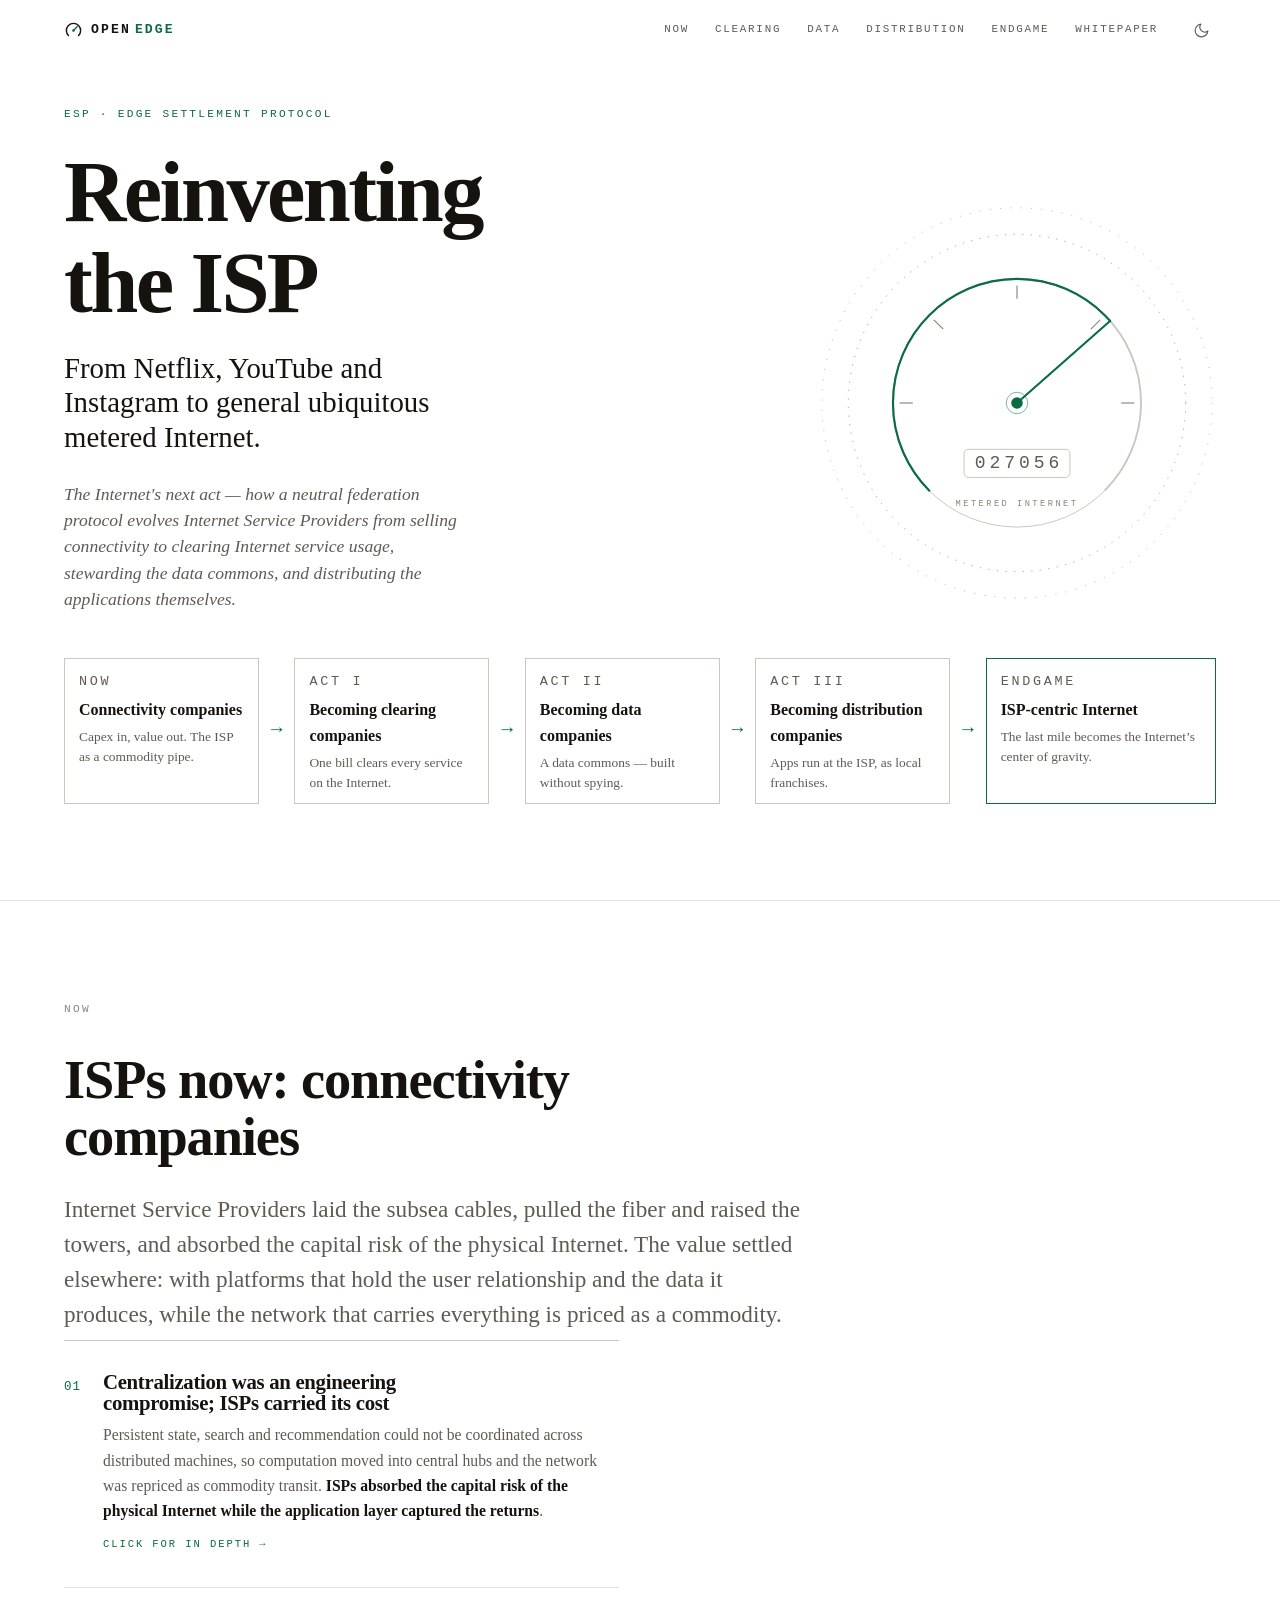
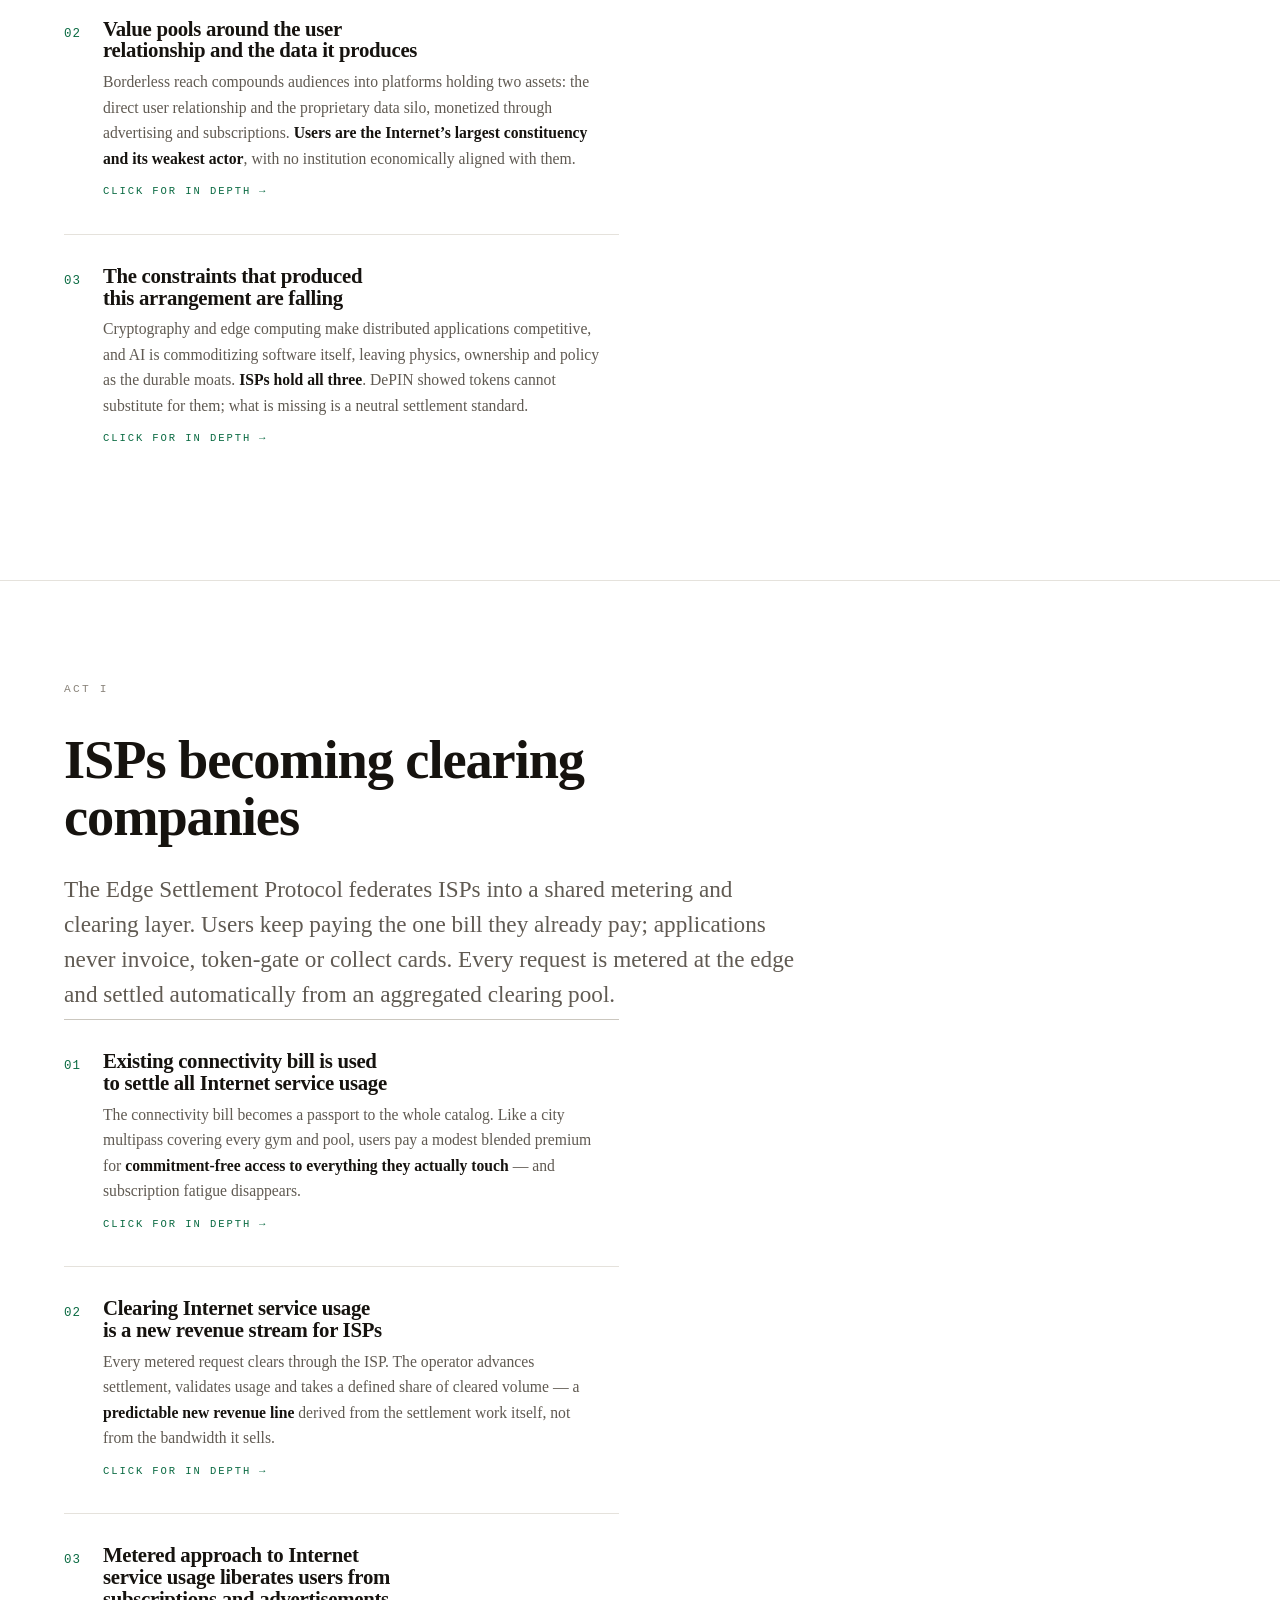
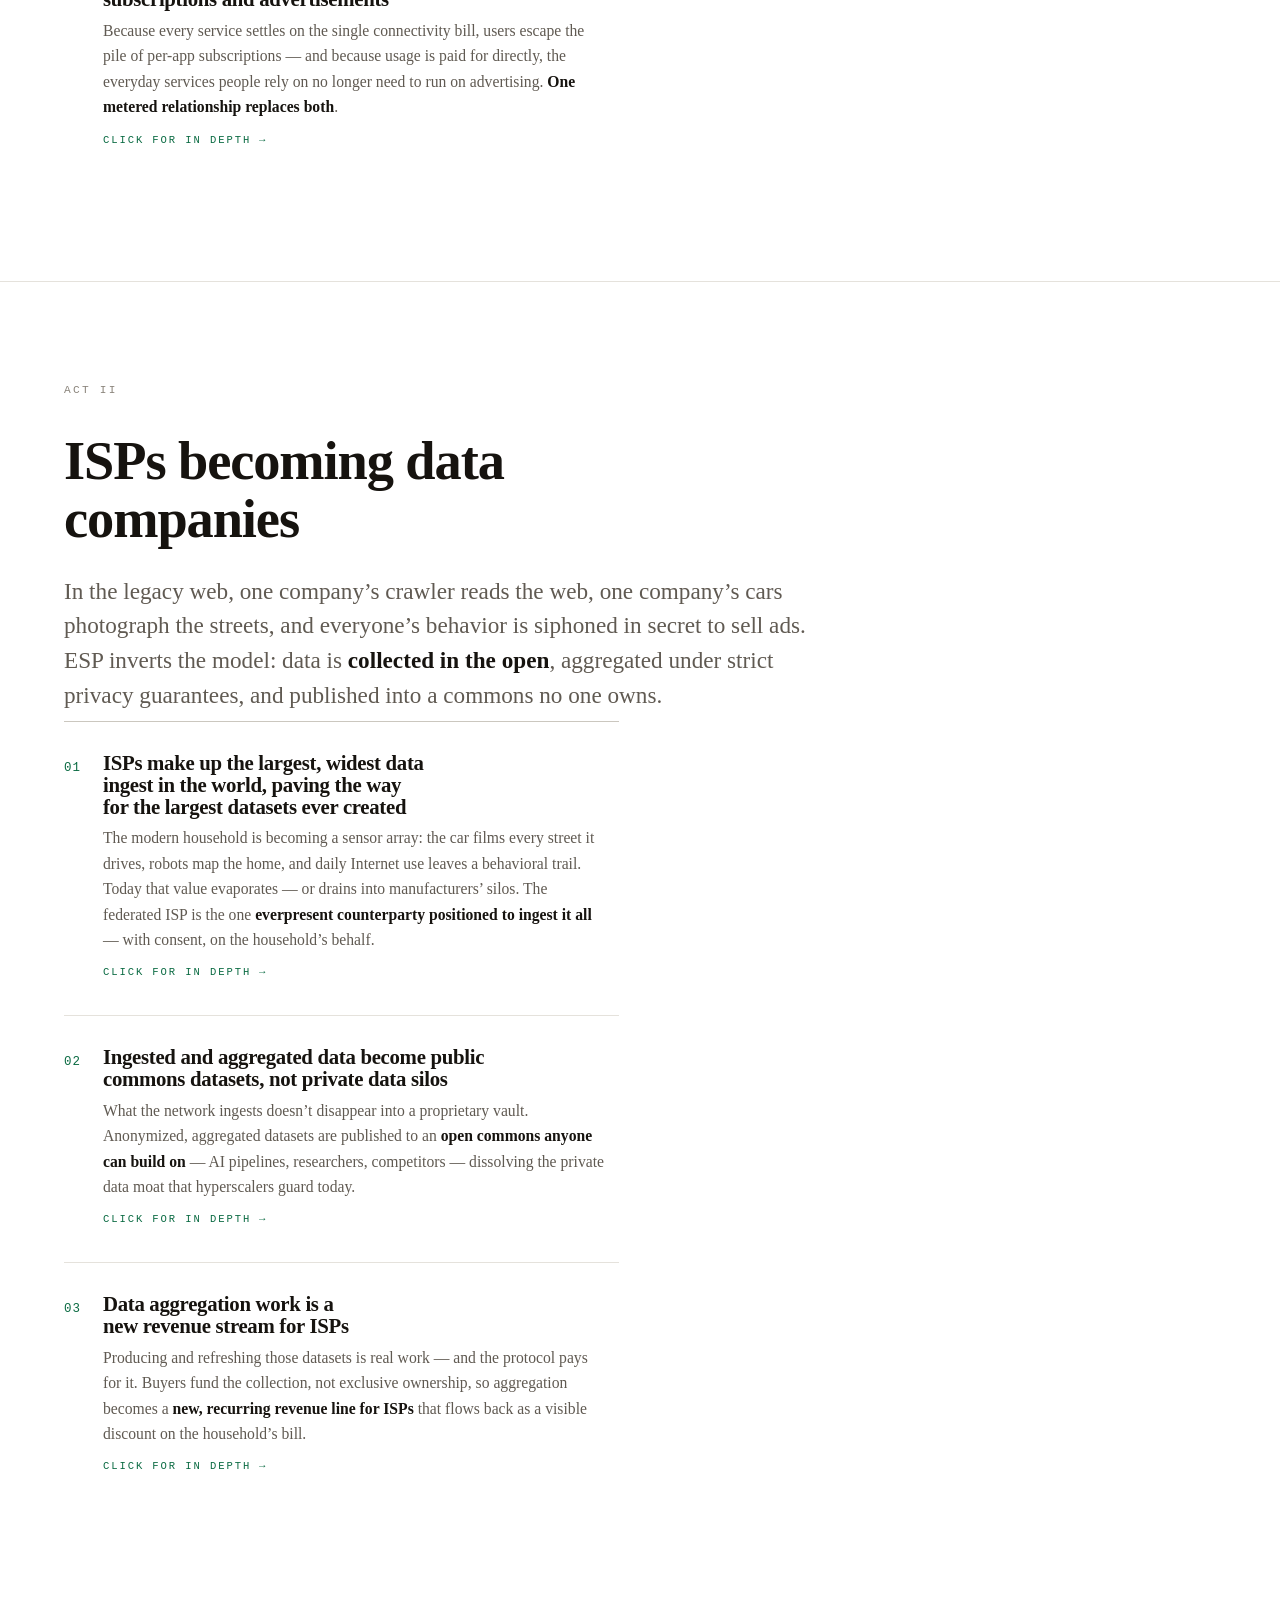
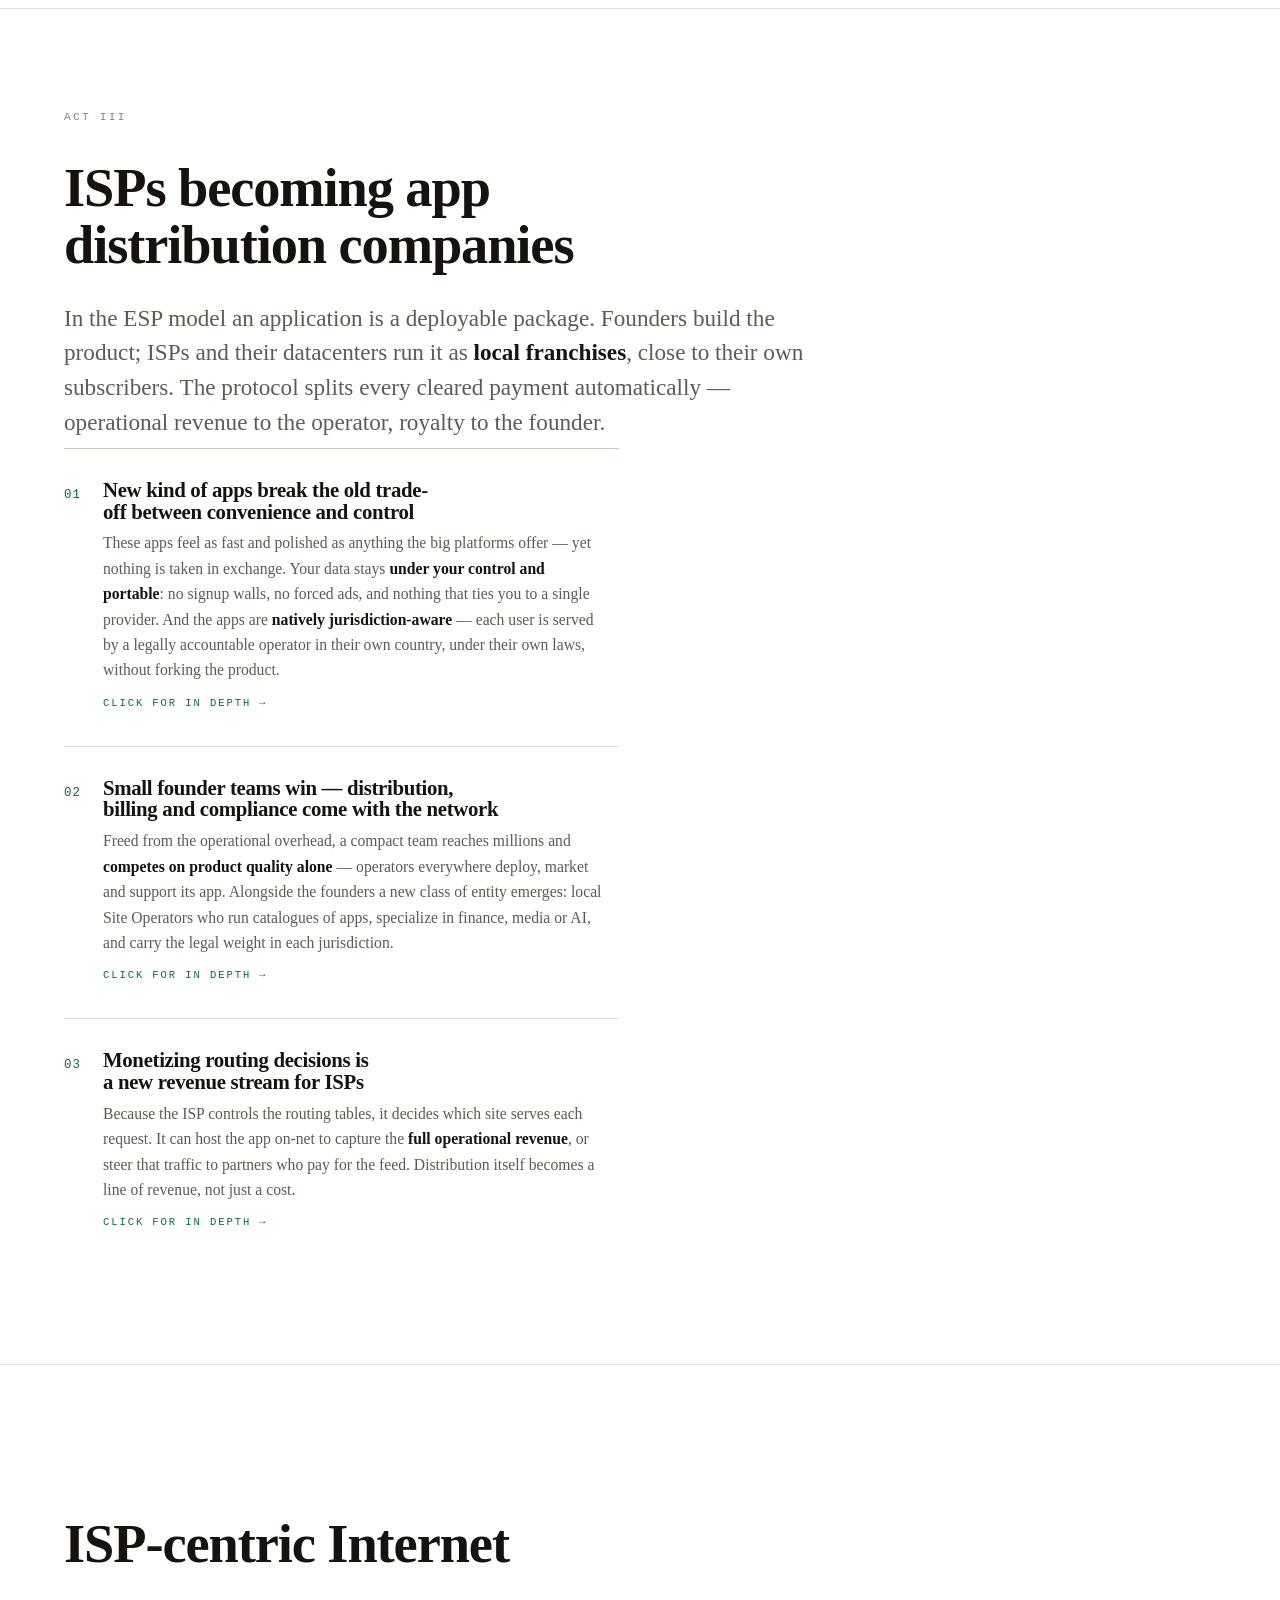
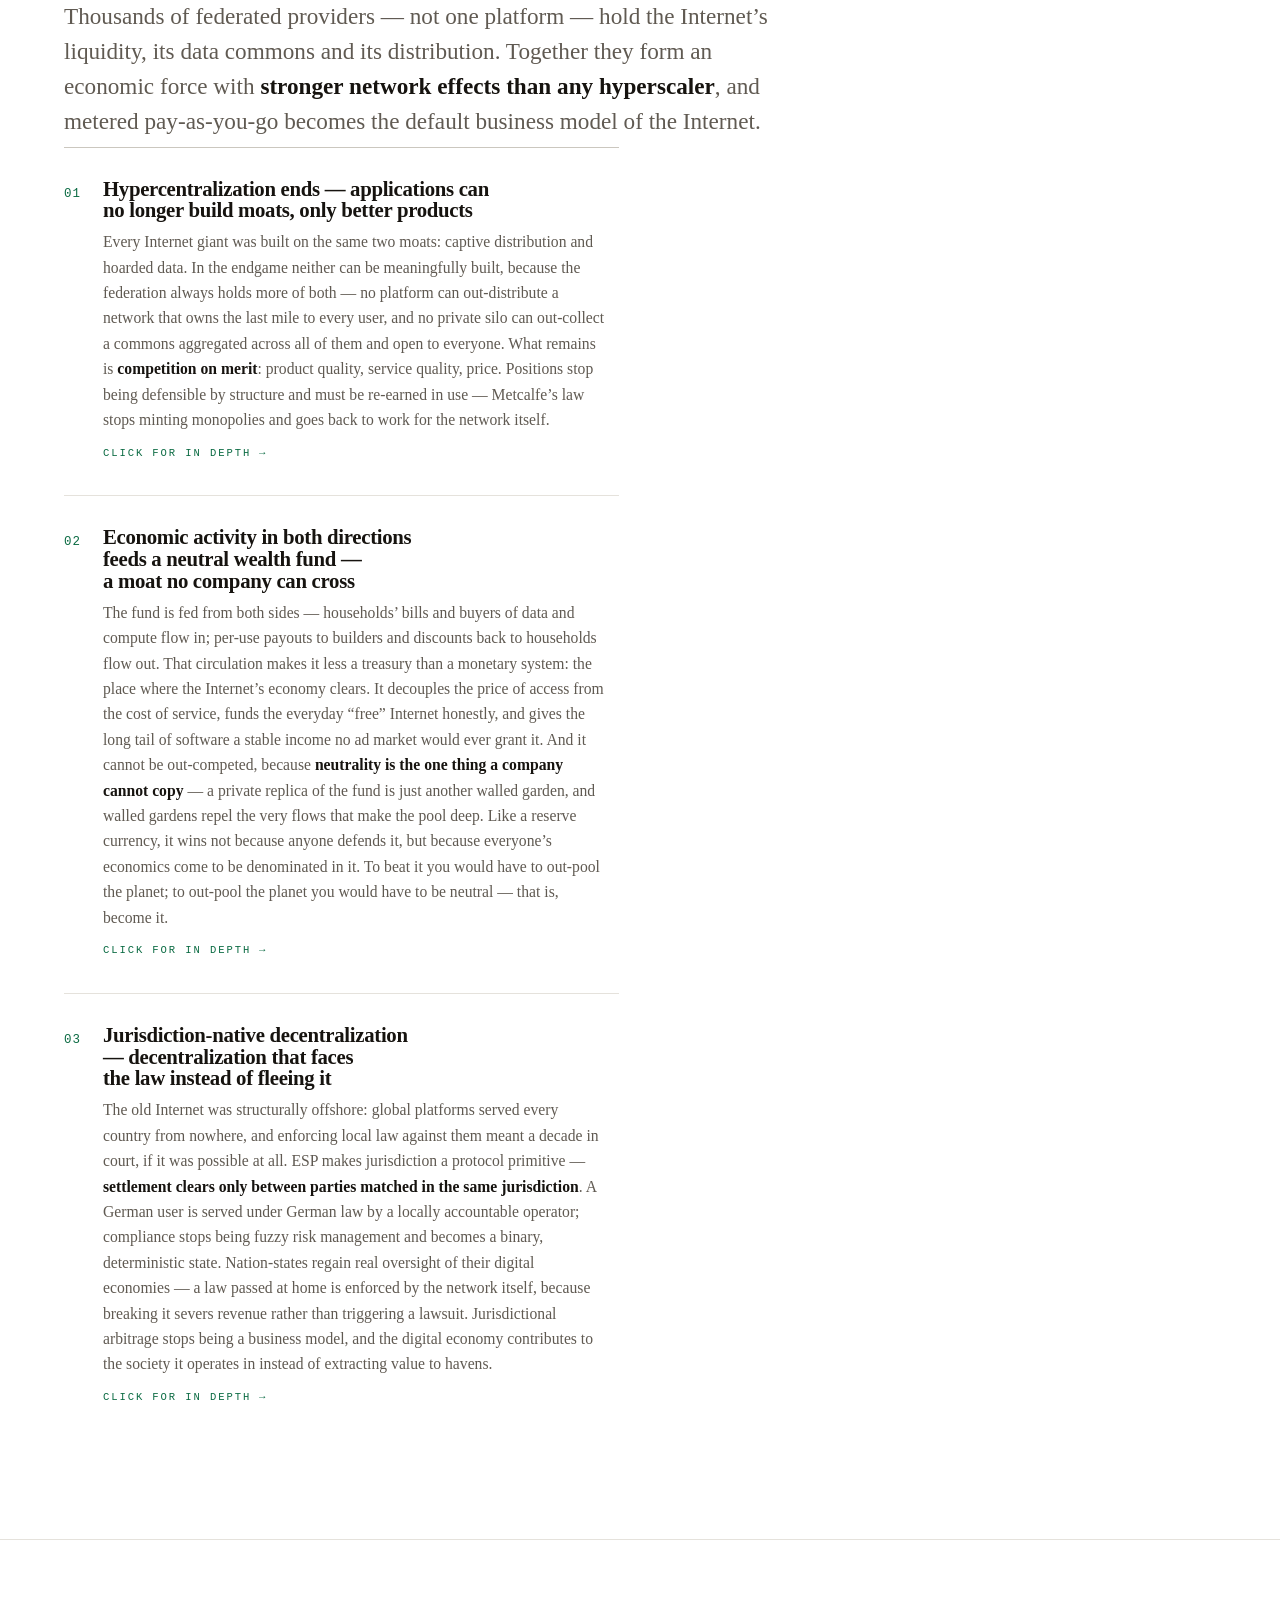
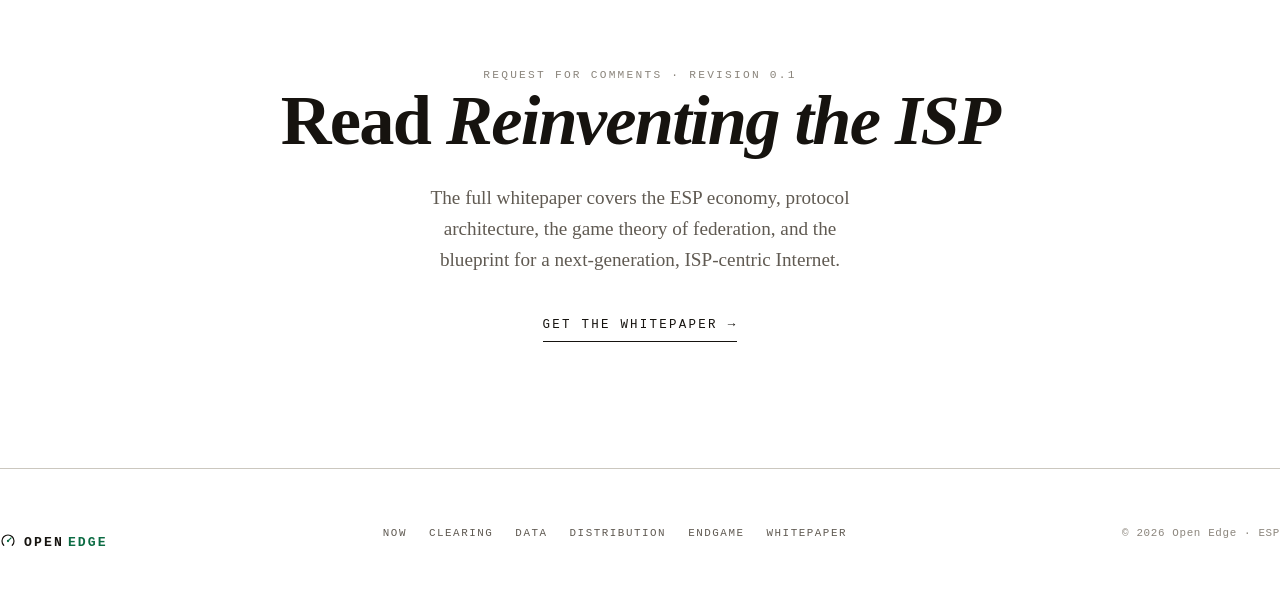
==== site/index.html @ 3960fbf8 "Mobile header: gauge in the far corner, toggle to its left; label tweak Swap the order of the gauge " ====
<!DOCTYPE html>
<html lang="en">
<head>
  <meta charset="UTF-8" />
  <meta name="viewport" content="width=device-width, initial-scale=1.0" />
  <title>Open Edge — Reinventing the ISP</title>
  <meta name="description" content="From connectivity to clearing, data and distribution — the story of how the Edge Settlement Protocol (ESP) reinvents the Internet Service Provider as the center of the open Internet." />
  <meta name="theme-color" content="#ffffff" />
  <meta name="referrer" content="strict-origin-when-cross-origin" />
  <link rel="icon" type="image/svg+xml" href="assets/favicon.svg?v=2" />
  <meta property="og:type" content="website" />
  <meta property="og:title" content="Open Edge — Reinventing the ISP" />
  <meta property="og:description" content="The story of the ISP's next act: connectivity, clearing, data, distribution, endgame." />
  <script>
    /* set theme before paint to avoid flash */
    (function () {
      try {
        var t = localStorage.getItem("oe-theme");
        if (!t) t = matchMedia("(prefers-color-scheme: dark)").matches ? "dark" : "light";
        document.documentElement.setAttribute("data-theme", t);
      } catch (e) {}
    })();
  </script>
  <link rel="stylesheet" href="css/styles.css?v=25" />
</head>
<body>
  <a class="skip-link" href="#now">Skip to content</a>

  <!-- ============================ NAV ============================ -->
  <header class="nav" id="nav">
    <div class="wrap nav__inner">
      <a class="brand" href="#top" aria-label="Open Edge home"><svg class="brand__mark" viewBox="0 0 48 48" width="19" height="19" aria-hidden="true"><path d="M11.27 36.73 A18 18 0 1 1 36.73 36.73" fill="none" stroke="currentColor" stroke-width="3.6" stroke-linecap="round"/><line x1="24" y1="24" x2="33.2" y2="14.8" class="ha-accent" stroke-width="3.6" stroke-linecap="round"/><circle cx="24" cy="24" r="3.4" class="ha-accent-fill"/></svg><b>Open<span class="brand__dim">Edge</span></b></a>
      <nav class="nav__links" aria-label="Primary">
        <a href="#now">Now</a>
        <a href="#clearing">Clearing</a>
        <a href="#data">Data</a>
        <a href="#distribution">Distribution</a>
        <a href="#endgame">Endgame</a>
        <a href="#whitepaper">Whitepaper</a>
      </nav>
      <button class="theme-toggle" id="themeToggle" type="button" aria-label="Toggle dark mode" title="Toggle theme">
        <svg class="moon" viewBox="0 0 24 24" width="17" height="17" fill="none" stroke="currentColor" stroke-width="1.6"><path d="M21 12.8A9 9 0 1 1 11.2 3a7 7 0 0 0 9.8 9.8z" stroke-linejoin="round"/></svg>
        <svg class="sun" viewBox="0 0 24 24" width="17" height="17" fill="none" stroke="currentColor" stroke-width="1.6"><circle cx="12" cy="12" r="4.2"/><path d="M12 2v2.4M12 19.6V22M4.2 4.2l1.7 1.7M18.1 18.1l1.7 1.7M2 12h2.4M19.6 12H22M4.2 19.8l1.7-1.7M18.1 5.9l1.7-1.7" stroke-linecap="round"/></svg>
      </button>
    </div>
  </header>

  <!-- ============================ METERING GAUGE ============================ -->
  <!-- Fixed, scroll-driven: starts large in the hero, docks to the top-right
       corner and its metered value climbs as you scroll. Positioned & animated
       by main.js. Purely decorative (aria-hidden), degrades to a static dial. -->
  <aside class="gauge" id="gauge" aria-hidden="true">
    <div class="gauge__dial">
      <svg viewBox="0 0 520 520">
        <!-- dotted concentric rings -->
        <circle cx="260" cy="260" r="236" fill="none" class="ha-faint" stroke-width="1.2" stroke-dasharray="1.4 11" opacity=".55"/>
        <circle cx="260" cy="260" r="204" fill="none" class="ha-faint" stroke-width="1.2" stroke-dasharray="1.4 9" opacity=".8"/>
        <circle cx="260" cy="260" r="150" fill="none" class="ha-rule" stroke-width="1.2"/>
        <!-- gauge track + progress arc (same geometry; progress revealed by JS) -->
        <path id="gaugeTrack" d="M154 366 A150 150 0 1 1 366 366" fill="none" class="gauge-track" stroke-width="2.2"/>
        <path id="gaugeArc" d="M154 366 A150 150 0 1 1 366 366" fill="none" class="gauge-prog" stroke-width="2.6"/>
        <!-- major ticks -->
        <g class="ha-faint" stroke-width="1.4">
          <line x1="260" y1="118" x2="260" y2="134"/>
          <line x1="402" y1="260" x2="386" y2="260"/>
          <line x1="118" y1="260" x2="134" y2="260"/>
          <line x1="360.6" y1="159.4" x2="349.3" y2="170.7"/>
          <line x1="159.4" y1="159.4" x2="170.7" y2="170.7"/>
        </g>
        <!-- needle (rotated by JS) -->
        <line id="gaugeNeedle" x1="260" y1="260" x2="154" y2="366" class="ha-accent" stroke-width="2.6" stroke-linecap="round"/>
        <circle cx="260" cy="260" r="7" class="ha-accent-fill"/>
        <circle cx="260" cy="260" r="13" fill="none" class="ha-accent" stroke-width="1.2" opacity=".5"/>
        <!-- odometer chrome (box + caption), inside the dial; JS fades it out on dock -->
        <g id="gaugeChrome">
          <rect x="196" y="316" width="128" height="34" rx="5" fill="none" class="ha-rule" stroke-width="1.2"/>
          <text x="260" y="384" text-anchor="middle" class="ha-cap">METERED INTERNET</text>
        </g>
      </svg>
    </div>
    <!-- readout: overlaid on the dial's odometer box (hero), slides just below when docked -->
    <span class="gauge__num" id="gaugeNum">000000</span>
  </aside>

  <main id="top">
    <!-- ============================ HERO ============================ -->
    <section class="hero wrap" id="hero">
      <div class="hero__inner">
        <p class="meta meta--accent hero__eyebrow reveal">ESP · Edge Settlement Protocol</p>
        <h1 class="hero__title reveal">Reinventing the ISP</h1>
        <p class="hero__sub reveal">From Netflix, YouTube and Instagram to general ubiquitous metered Internet.</p>
        <p class="hero__byline reveal">
          The Internet's next act — how a neutral federation protocol evolves Internet Service
          Providers from selling connectivity to clearing Internet service usage, stewarding the
          data commons, and distributing the applications themselves.
        </p>
      </div>
      <ol class="arc reveal" aria-label="The story in five acts">
        <li>
          <a class="arc__step" href="#now">
            <span class="meta">Now</span>
            <b>Connectivity companies</b>
            <span>Capex in, value out. The ISP as a commodity pipe.</span>
          </a>
        </li>
        <li>
          <a class="arc__step" href="#clearing">
            <span class="meta">Act I</span>
            <b>Becoming clearing companies</b>
            <span>One bill clears every service on the Internet.</span>
          </a>
        </li>
        <li>
          <a class="arc__step" href="#data">
            <span class="meta">Act II</span>
            <b>Becoming data companies</b>
            <span>A data commons — built without spying.</span>
          </a>
        </li>
        <li>
          <a class="arc__step" href="#distribution">
            <span class="meta">Act III</span>
            <b>Becoming distribution companies</b>
            <span>Apps run at the ISP, as local franchises.</span>
          </a>
        </li>
        <li>
          <a class="arc__step arc__step--accent" href="#endgame">
            <span class="meta meta--accent">Endgame</span>
            <b>ISP-centric Internet</b>
            <span>The last mile becomes the Internet’s center of gravity.</span>
          </a>
        </li>
      </ol>
      <div class="scrollcue reveal" aria-hidden="true"><i></i> Scroll</div>
    </section>

    <hr class="rule" />

    <!-- ============================ ACT I — CONNECTIVITY ============================ -->
    <section class="section wrap" id="now">
      <div class="section__head">
        <p class="meta section__label reveal">Now</p>
        <h2 class="section__title reveal">ISPs now: connectivity companies</h2>
      </div>
      <p class="section__lede reveal">
        Internet Service Providers laid the subsea cables, pulled the fiber and raised the towers,
        and absorbed the capital risk of the physical Internet. The value settled elsewhere: with
        platforms that hold the user relationship and the data it produces, while the network that
        carries everything is priced as a commodity.
      </p>
      <div class="itemsplit">
      <div class="items">
        <div class="item reveal">
          <div class="item__n">01</div>
          <div class="item__body">
            <h3>Centralization was an engineering compromise; ISPs carried its cost</h3>
            <p>Persistent state, search and recommendation could not be coordinated across
            distributed machines, so computation moved into central hubs and the network was
            repriced as commodity transit. <strong>ISPs absorbed the capital risk of the physical
            Internet while the application layer captured the returns</strong>.</p>
            <span class="item__more">Click for in depth</span>
          </div>
        </div>
        <div class="item reveal">
          <div class="item__n">02</div>
          <div class="item__body">
            <h3>Value pools around the user relationship and the data it produces</h3>
            <p>Borderless reach compounds audiences into platforms holding two assets: the direct
            user relationship and the proprietary data silo, monetized through advertising and
            subscriptions. <strong>Users are the Internet’s largest constituency and its weakest
            actor</strong>, with no institution economically aligned with them.</p>
            <span class="item__more">Click for in depth</span>
          </div>
        </div>
        <div class="item reveal">
          <div class="item__n">03</div>
          <div class="item__body">
            <h3>The constraints that produced this arrangement are falling</h3>
            <p>Cryptography and edge computing make distributed applications competitive, and AI
            is commoditizing software itself, leaving physics, ownership and policy as the durable
            moats. <strong>ISPs hold all three</strong>. DePIN showed tokens cannot substitute for
            them; what is missing is a neutral settlement standard.</p>
            <span class="item__more">Click for in depth</span>
          </div>
        </div>
      </div>
      <aside class="detail reveal" aria-label="In depth">
        <div class="detail__pane">
          <p class="meta meta--accent">In depth · 01</p>
          <div class="detail__prose">
            <p>The early Internet was engineered as a federation of peers. Its founding protocols
            carried mail and pages between independent machines and kept no state of their own,
            and for a while the network’s shape matched its architecture. The workload then
            changed: users came to expect persistent accounts, instant search and algorithmic
            curation, and coordinating that much state across a loose, heterogeneous network was
            beyond the computer science of the day. Routing everything through central
            computational hubs was the pragmatic answer, and those hubs grew into today’s
            hyperscale datacenters.</p>
            <p>The compromise sorted the industry into roles. Data and computation concentrated
            where they could be managed, monetization followed the data, and the network beneath
            was repriced as commodity transit. The risk ran the other way: ISPs committed the
            heavy capital, subsea cables, terrestrial fiber and cellular towers recovered over
            decades, while the application layer collected the returns on infrastructure it did
            not hold.</p>
            <p>None of this was conspiracy; it was the efficient response to a real constraint.
            The arrangement has simply outlived the constraint that justified it.</p>
          </div>
        </div>
        <div class="detail__pane">
          <p class="meta meta--accent">In depth · 02</p>
          <div class="detail__prose">
            <p>Online services address the entire globe from a single point, which gives
            Metcalfe’s law an unusually long lever: every additional user makes the service more
            valuable to the rest, and value compounds toward whoever already holds the audience.
            What the winners end up holding is concrete. The first asset is the direct
            relationship with the user; the second is the proprietary silo of data that usage
            leaves behind. Advertising and subscriptions are both monetizations of these two
            assets, and a challenger must overcome both before product quality enters the contest
            at all.</p>
            <p>The financing shapes the products. A service free at the point of use earns from
            attention, so it is built to capture attention, and it measures behavior because
            measured behavior is what advertisers buy.</p>
            <p>The structural oddity of this economy is who goes unrepresented in it. Users are
            the largest group of actors on the Internet and the weakest: fragmented, unorganized,
            and ineffective at bargaining for their own good. Every institution with real weight
            in the system is paid to serve someone else. No economically motivated institution
            stands on the user’s side of the table.</p>
          </div>
        </div>
        <div class="detail__pane">
          <p class="meta meta--accent">In depth · 03</p>
          <div class="detail__prose">
            <p>Two shifts distinguish the present moment. The technical constraint behind
            centralization has lifted: applied cryptography, distributed consensus, data
            replication, zero-knowledge proofs and edge computing now support global applications
            that are distributed by construction and competitive in experience. At the same time
            AI is commoditizing software itself. With the cost of producing features, interfaces
            and business logic trending toward zero, the traditional software moats evaporate,
            and durable advantage contracts to physics, ownership and policy: infrastructure that
            exists in the world, assets and relationships that are owned, and the rules under
            which service is rendered. These are the holdings of ISPs.</p>
            <p>The token experiments of recent years tested the opposite route and settled the
            question. Paying individuals in tokens to run antennas and nodes attracted supply
            chasing yield rather than demand; when prices fell the hardware left, and no business
            will depend on hobbyist infrastructure offering no contracts and no accountability.
            Infrastructure runs on utility and stable exchange, not speculation.</p>
            <p>The Internet itself remains the largest working decentralized physical network in
            existence, operated by tens of thousands of ISPs with deployed assets, recurring
            revenues and a wire into nearly every household. They need no token to bootstrap what
            is already built, only a neutral standard through which to act as one economy.</p>
          </div>
        </div>
      </aside>
      </div>
    </section>

    <hr class="rule" />

    <!-- ============================ ACT II — CLEARING ============================ -->
    <section class="section wrap" id="clearing">
      <div class="section__head">
        <p class="meta section__label reveal">Act I</p>
        <h2 class="section__title reveal">ISPs becoming clearing companies</h2>
      </div>
      <p class="section__lede reveal">
        The Edge Settlement Protocol federates ISPs into a shared metering and clearing layer.
        Users keep paying the one bill they already pay; applications never invoice, token-gate
        or collect cards. Every request is metered at the edge and settled automatically from an
        aggregated clearing pool.
      </p>
      <div class="itemsplit">
      <div class="items">
        <div class="item reveal">
          <div class="item__n">01</div>
          <div class="item__body">
            <h3>Existing connectivity bill is used to settle all Internet service usage</h3>
            <p>The connectivity bill becomes a passport to the whole catalog. Like a city
            multipass covering every gym and pool, users pay a modest blended premium for
            <strong>commitment-free access to everything they actually touch</strong> — and
            subscription fatigue disappears.</p>
            <span class="item__more">Click for in depth</span>
          </div>
        </div>
        <div class="item reveal">
          <div class="item__n">02</div>
          <div class="item__body">
            <h3>Clearing Internet service usage is a new revenue stream for ISPs</h3>
            <p>Every metered request clears through the ISP. The operator advances settlement,
            validates usage and takes a defined share of cleared volume — a
            <strong>predictable new revenue line</strong> derived from the settlement work itself,
            not from the bandwidth it sells.</p>
            <span class="item__more">Click for in depth</span>
          </div>
        </div>
        <div class="item reveal">
          <div class="item__n">03</div>
          <div class="item__body">
            <h3>Metered approach to Internet service usage liberates users from subscriptions and advertisements</h3>
            <p>Because every service settles on the single connectivity bill, users escape the pile
            of per-app subscriptions — and because usage is paid for directly, the everyday services
            people rely on no longer need to run on advertising. <strong>One metered relationship
            replaces both</strong>.</p>
            <span class="item__more">Click for in depth</span>
          </div>
        </div>
      </div>
      <aside class="detail reveal" aria-label="In depth">
        <div class="detail__pane">
          <p class="meta meta--accent">In depth · 01</p>
          <div class="detail__prose">
            <p>For the household, no new commercial relationship is created; instead, the existing
            contract with its Internet service provider is used. The only change is the scope of
            the bill: the single recurring payment that already covers connectivity now also covers
            everything accessed through it, settled according to measured usage.</p>
            <p>Metering itself is not new to households. Electricity, telephony, and other utilities
            have been billed according to measured usage for decades. However, each of these services
            has its own independent commercial relationship with the household and can therefore be
            metered and billed separately.</p>
            <p>ISP contract becomes a form of universal Internet account. When
            consuming Internet services under that "universal account", payment is not attached to
            individual requests, usage is recorded at the point of interaction and settled afterward
            through the ISP bill; for most common services, no purchase decision occurs at the moment
            of use; a search, a minute of video or a query to a model adds to a meter rather than
            prompting a transaction. The overall goal is shifting household's perception of Internet
            service consumption into <strong>the package thinking</strong> — household assesses its Internet as a
            whole, across a billing period, rather than pricing each service in isolation — the unit
            of evaluation becomes the aggregate relationship, not the individual services.</p>
          </div>
        </div>
        <div class="detail__pane">
          <p class="meta meta--accent">In depth · 02</p>
          <div class="detail__prose">
            <p>The ISP sits between the application delivering a service and the user consuming it,
            and guarantees that the two settle. Concretely, the operator advances funds from a
            pre-committed pool, validates the metered record of each unit of usage, and bears the
            cost of reconciliation and chargebacks. This intermediary role is compensated by fees
            levied on cleared volume. For the operator it is a revenue line tied to settlement,
            independent of the bandwidth it sells.</p>
            <p>That revenue only appears where applications actually settle through the operator.
            Bilateral clearing between each application and each ISP does not scale and would
            require a separate commercial and technical arrangement for every pair, which
            applications would not undertake, and a single operator’s subscriber base is rarely
            enough to justify the work. The clearing role therefore needs a shared settlement
            surface that many operators present as one.</p>
            <p>Federating ISPs using a neutral protocol brings such an integration surface. Because
            operators clear through one protocol rather than each on its own terms, an application
            integrates against the protocol only once and reaches the users of every federated ISP.
            The protocol stands as one counterparty to each side: a single settlement interface
            facing the application, a single clearing pool facing the operator.</p>
          </div>
        </div>
        <div class="detail__pane">
          <p class="meta meta--accent">In depth · 03</p>
          <div class="detail__prose">
            <p>Subscription pricing requires a forward commitment: the household must judge,
            before trying a service, whether future use will justify a recurring fee. The
            structure filters adoption toward services used daily and against the occasional or
            unfamiliar. Each adopted service adds a standing contract to be tracked and eventually
            cancelled, and revenue under the model concentrates in payments that continue
            unnoticed.</p>
            <p>Advertising-funded services carry no fee but are not costless: the user supplies
            personal data and attention, and product design is oriented toward the advertiser’s
            objectives. The model persisted because no other mechanism could finance services that
            are free at the point of use. Metered settlement supplies that mechanism. Usage is
            measured at the point of interaction and settled through the existing connectivity
            bill.</p>
            <p>A single account then provides access to the entire catalog. Access held available
            regardless of use has a price of its own,
            known as option value, and households pay it knowingly: one projecting twelve dollars
            of ordinary usage will accept a bill of fifteen, with the premium pricing the option
            rather than expected consumption. Services with infrequent use or small audiences,
            unviable under subscription or advertising models, become accessible because no
            advance purchase decision is required.</p>
          </div>
        </div>
      </aside>
      </div>
    </section>

    <hr class="rule" />

    <!-- ============================ ACT III — DATA ============================ -->
    <section class="section wrap" id="data">
      <div class="section__head">
        <p class="meta section__label reveal">Act II</p>
        <h2 class="section__title reveal">ISPs becoming data companies</h2>
      </div>
      <p class="section__lede reveal">
        In the legacy web, one company’s crawler reads the web, one company’s cars photograph the
        streets, and everyone’s behavior is siphoned in secret to sell ads. ESP inverts the model:
        data is <strong>collected in the open</strong>, aggregated under strict privacy guarantees,
        and published into a commons no one owns.
      </p>
      <div class="itemsplit">
      <div class="items">
        <div class="item reveal">
          <div class="item__n">01</div>
          <div class="item__body">
            <h3>ISPs make up the largest, widest data ingest in the world, paving the way for the largest datasets ever created</h3>
            <p>The modern household is becoming a sensor array: the car films every street it
            drives, robots map the home, and daily Internet use leaves a behavioral trail. Today
            that value evaporates — or drains into manufacturers’ silos. The federated ISP is the
            one <strong>everpresent counterparty positioned to ingest it all</strong> — with
            consent, on the household’s behalf.</p>
            <span class="item__more">Click for in depth</span>
          </div>
        </div>
        <div class="item reveal">
          <div class="item__n">02</div>
          <div class="item__body">
            <h3>Ingested and aggregated data become public commons datasets, not private data silos</h3>
            <p>What the network ingests doesn’t disappear into a proprietary vault. Anonymized,
            aggregated datasets are published to an <strong>open commons anyone can build on</strong>
            — AI pipelines, researchers, competitors — dissolving the private data moat that
            hyperscalers guard today.</p>
            <span class="item__more">Click for in depth</span>
          </div>
        </div>
        <div class="item reveal">
          <div class="item__n">03</div>
          <div class="item__body">
            <h3>Data aggregation work is a new revenue stream for ISPs</h3>
            <p>Producing and refreshing those datasets is real work — and the protocol pays for it.
            Buyers fund the collection, not exclusive ownership, so aggregation becomes a
            <strong>new, recurring revenue line for ISPs</strong> that flows back as a visible
            discount on the household’s bill.</p>
            <span class="item__more">Click for in depth</span>
          </div>
        </div>
      </div>
      <aside class="detail reveal" aria-label="In depth">
        <div class="detail__pane">
          <p class="meta meta--accent">In depth · 01</p>
          <div class="detail__prose">
            <p>Households are about to produce more valuable data than most companies do. A car
            with cameras records the streets it drives through. Every task a household robot
            performs, from vacuuming today to housework tomorrow, is a recorded example of real
            physical work — training data that robotics labs currently cannot obtain at any price.
            Everyday browsing adds a record of what people look
            for and choose. Even the broadband line itself has a use, since a crawler running from
            a residential connection sees the ordinary web — the local versions, the pages served
            to real visitors — that datacenter crawlers get blocked from or shown substitutes for.
            Almost none of this is collected today, and the part that is collected belongs to
            whichever manufacturer happened to ship the device.</p>
            <p>No single company is in a position to gather these streams together. The car maker
            gets its own cars, the robot vendor its own robots, and even the largest platform sees
            only what happens inside its own products. An ISP already has a paid relationship with
            the household, a legal presence in the same country, and a wire into every one of those
            devices. Thousands of ISPs acting through a common protocol can therefore collect
            across all of it, and can do it in the open: data is gathered when a buyer commissions
            it, each operator handles only its own subscribers, personal detail is removed before
            anything is published, and the household gets a share back via its regular monthly
            bill. Whether the car’s cameras contribute at all, and to which network,
            stays the owner’s decision rather than the manufacturer’s.</p>
            <p>What comes out is hard to obtain by any other means: street imagery refreshed by
            daily commutes, manipulation data from household robots at population scale, a
            continuously updated index of the web, behavioral aggregates covering entire countries.
            Building any one of these requires being present in millions of homes at once, and that
            is the position ISPs already occupy.</p>
          </div>
        </div>
        <div class="detail__pane">
          <p class="meta meta--accent">In depth · 02</p>
          <div class="detail__prose">
            <p>The defining rule of the data market is that the buyer never takes possession of the
            data. A purchase funds a round of collection, and the output — anonymized and
            aggregated until no individual can be recovered — is published openly for anyone to
            read. What a buyer pays for is the data existing and being current: the slice it needs
            is often missing or stale until someone funds its collection. Rivals reading the same
            dataset afterward takes nothing away from that, and a commissioned refresh still costs
            far less than running a private collection network — the only other way to get the
            data at all.</p>
            <p>Because the dataset is open and excludes no one, no single buyer has to fund all of
            it. Different organizations pay to refresh the parts they care about — a logistics firm
            keeping road and street imagery current, a retailer funding collection of shopping
            behavior, a government improving coverage of its own region, an AI lab commissioning
            whatever it needs to train on. Each request is placed
            through the same protocol and fulfilled by the same collector — the federated ISP
            collective — and every result accumulates in the same dataset. Each funder therefore
            improves the data for everyone else as a byproduct of serving itself, and the cost of
            keeping the commons fresh is spread across many parties with unrelated interests rather
            than resting on any single one.</p>
            <p>Once these datasets are open to everyone, holding data stops being an advantage in
            itself, and the contest moves to what gets built on top of them. The record itself —
            what the web contains, what the streets look like — also stops being kept by companies
            whose revenue depends on which version of it people are shown.</p>
          </div>
        </div>
        <div class="detail__pane">
          <p class="meta meta--accent">In depth · 03</p>
          <div class="detail__prose">
            <p>Maintaining the commons is real work — collection has to run, anonymization has to
            hold, quality has to be checked, storage has to be paid for — and the system treats it
            as work rather than charity. Every commissioned refresh routes payment to the operators
            who performed it, and because demand for fresh data never ends, the income arrives not
            as a windfall but as a recurring line of business: the second revenue stream the ISP
            acquires in this story.</p>
            <p>Part of that stream flows onward to the households whose activity, in aggregate, made
            the data worth anything. Here the design bows to human nature. People will not run
            wallets to collect cents; the worth of any one person’s signal is genuinely small, and
            paying it out directly feels like a chore dressed up as an opportunity. Folded instead
            into the bill that already exists — as a visible discount, applied automatically, for
            everyone — the same money becomes something a household actually notices. The operator
            does the harvesting; the subscriber simply pays less.</p>
            <p>In the aggregate, this is the revenue that replaces advertising as the patron of the
            everyday Internet. Search, mail, news and video have always been paid for by something.
            Financed from data and computation sold openly, rather than attention sold covertly, the
            free tier survives with its incentives repaired: the services need their users
            satisfied, not captivated.</p>
          </div>
        </div>
      </aside>
      </div>
    </section>

    <hr class="rule" />

    <!-- ============================ ACT IV — DISTRIBUTION ============================ -->
    <section class="section wrap" id="distribution">
      <div class="section__head">
        <p class="meta section__label reveal">Act III</p>
        <h2 class="section__title reveal">ISPs becoming app distribution companies</h2>
      </div>
      <p class="section__lede reveal">
        In the ESP model an application is a deployable package. Founders build the product;
        ISPs and their datacenters run it as <strong>local franchises</strong>, close to their own
        subscribers. The protocol splits every cleared payment automatically — operational revenue
        to the operator, royalty to the founder.
      </p>
      <div class="itemsplit">
      <div class="items">
        <div class="item reveal">
          <div class="item__n">01</div>
          <div class="item__body">
            <h3>New kind of apps break the old trade-off between convenience and control</h3>
            <p>These apps feel as fast and polished as anything the big platforms offer — yet
            nothing is taken in exchange. Your data stays <strong>under your control and
            portable</strong>: no signup walls, no forced ads, and nothing that ties you to a single
            provider. And the apps are <strong>natively jurisdiction-aware</strong> — each user is
            served by a legally accountable operator in their own country, under their own laws,
            without forking the product.</p>
            <span class="item__more">Click for in depth</span>
          </div>
        </div>
        <div class="item reveal">
          <div class="item__n">02</div>
          <div class="item__body">
            <h3>Small founder teams win — distribution, billing and compliance come with the network</h3>
            <p>Freed from the operational overhead, a compact team reaches millions and
            <strong>competes on product quality alone</strong> — operators everywhere deploy, market
            and support its app. Alongside the founders a new class of entity emerges: local Site
            Operators who run catalogues of apps, specialize in finance, media or AI, and carry the
            legal weight in each jurisdiction.</p>
            <span class="item__more">Click for in depth</span>
          </div>
        </div>
        <div class="item reveal">
          <div class="item__n">03</div>
          <div class="item__body">
            <h3>Monetizing routing decisions is a new revenue stream for ISPs</h3>
            <p>Because the ISP controls the routing tables, it decides which site serves each request.
            It can host the app on-net to capture the <strong>full operational revenue</strong>, or
            steer that traffic to partners who pay for the feed. Distribution itself becomes a line of
            revenue, not just a cost.</p>
            <span class="item__more">Click for in depth</span>
          </div>
        </div>
      </div>
      <aside class="detail reveal" aria-label="In depth">
        <div class="detail__pane">
          <p class="meta meta--accent">In depth · 01</p>
          <div class="detail__prose">
            <p>Decentralized software has historically asked its users for a sacrifice. Systems that
            pushed every action through global consensus were slower, clumsier and poorer than their
            centralized rivals by construction — and no principle survives a ten-second wait to post
            a message. For open architectures to win, they had to stop being a compromise.</p>
            <p>The resolution is a division of labor. Only what genuinely requires incorruptibility —
            money, settlement, ownership — touches the shared ledger. The applications themselves
            run in real datacenters with everything co-located and tuned, exactly as the incumbents
            run theirs, so nothing in the experience betrays the architecture beneath. The
            difference is confined to who holds what: the user’s data lives in storage the user
            controls, replicated close to the application for speed, readable to it but never
            absorbed by it. Walking away means pointing that data at a different provider — not
            reconstructing a digital life from scratch.</p>
            <p>Law is treated with the same seriousness as latency. Each user is served from a site
            operated by an accountable company in their own country, under their own rules; whatever
            must differ between countries is configured locally rather than forked from the product.
            The result reverses the terms the platform era imposed: software that feels global and
            answers locally, convenience without captivity — and nothing holding the user in place
            except the product continuing to deserve them.</p>
          </div>
        </div>
        <div class="detail__pane">
          <p class="meta meta--accent">In depth · 02</p>
          <div class="detail__prose">
            <p>What has always been scarce for a founding team is not the ability to build software
            but everything surrounding it: reaching users, charging them, satisfying a hundred
            regulators, staffing support at three in the morning. This model lifts all of it off the
            builder’s desk. The creators’ claim on their work is written into the settlement layer
            itself — a share of every paid interaction, anywhere on earth, flows to them
            automatically — which means the code can be given away freely without giving away the
            living it earns.</p>
            <p>The operations land with those equipped to carry them. Local operators deploy the
            application in their own datacenters, answer to their own regulators, staff their own
            support — and because they earn from every unit of usage they serve, they promote the
            product to their subscribers as energetically as a franchisee promotes a brand. A
            handful of engineers thereby inherits, without hiring anyone, the sales force and
            operations of a multinational.</p>
            <p>Even the financing bends to the same logic. A team can raise money against the usage
            its product will one day generate, repay it automatically from revenue as it arrives,
            and emerge unencumbered once the agreed cap is reached — no board seats surrendered, no
            permanent tax on the product’s future. What disciplines the whole arrangement is the
            absence of walls: builders who neglect their work can be replaced, and builders who keep
            deserving their share keep receiving it. Usefulness, continuously renewed, is the only
            tenure.</p>
          </div>
        </div>
        <div class="detail__pane">
          <p class="meta meta--accent">In depth · 03</p>
          <div class="detail__prose">
            <p>Applications in this environment are reached through addresses that many datacenters
            announce at once, leaving the network to decide which one answers each request. That
            decision belongs to the ISP, which controls the routes its subscribers’ traffic takes —
            and here the decision carries money, because whoever serves the request earns the
            revenue for operating it.</p>
            <p>Both available choices pay. An operator that hosts an application locally keeps the
            full operating income, serves its subscribers at the lowest possible latency, and never
            pays to carry the traffic elsewhere. An operator that would rather not run a particular
            service still holds something of value — the demand itself — and can direct it to
            partners on agreed terms. Between hosting and steering there is no neutral setting in
            which the position earns nothing; the operator chooses only in which currency to be
            paid.</p>
            <p>Practiced at scale, this becomes a business of portfolio judgment. Capable operators
            run catalogues of applications on one shared pool of machines, shifting capacity toward
            whatever is busy tonight and renting the idle remainder out for background work; over
            time they specialize around their strengths — one excelling at regulated financial
            services, another at media, a third at machine-learning workloads on its accelerator
            fleet. Distribution, a function ISPs have performed unpaid since the network began,
            matures into their third business — and the one that feeds the other two.</p>
          </div>
        </div>
      </aside>
      </div>
    </section>

    <hr class="rule" />

    <!-- ============================ ACT V — ENDGAME ============================ -->
    <section class="section wrap" id="endgame">
      <div class="section__head">
        <p class="meta section__label reveal">Endgame</p>
        <h2 class="section__title reveal">ISP-centric Internet</h2>
      </div>
      <p class="section__lede reveal">
        Thousands of federated providers — not one platform — hold the Internet’s liquidity, its
        data commons and its distribution. Together they form an economic force with
        <strong>stronger network effects than any hyperscaler</strong>, and metered pay-as-you-go
        becomes the default business model of the Internet.
      </p>
      <div class="itemsplit">
      <div class="items">
        <div class="item reveal">
          <div class="item__n">01</div>
          <div class="item__body">
            <h3>Hypercentralization ends — applications can no longer build moats, only better products</h3>
            <p>Every Internet giant was built on the same two moats: captive distribution and hoarded
            data. In the endgame neither can be meaningfully built, because the federation always
            holds more of both — no platform can out-distribute a network that owns the last mile to
            every user, and no private silo can out-collect a commons aggregated across all of them
            and open to everyone. What remains is <strong>competition on merit</strong>: product
            quality, service quality, price. Positions stop being defensible by structure and must be
            re-earned in use — Metcalfe’s law stops minting monopolies and goes back to work for the
            network itself.</p>
            <span class="item__more">Click for in depth</span>
          </div>
        </div>
        <div class="item reveal">
          <div class="item__n">02</div>
          <div class="item__body">
            <h3>Economic activity in both directions feeds a neutral wealth fund — a moat no company can cross</h3>
            <p>The fund is fed from both sides — households’ bills and buyers of data and compute
            flow in; per-use payouts to builders and discounts back to households flow out. That
            circulation makes it less a treasury than a monetary system: the place where the
            Internet’s economy clears. It decouples the price of access from the cost of service,
            funds the everyday “free” Internet honestly, and gives the long tail of software a
            stable income no ad market would ever grant it. And it cannot be out-competed, because
            <strong>neutrality is the one thing a company cannot copy</strong> — a private replica
            of the fund is just another walled garden, and walled gardens repel the very flows that
            make the pool deep. Like a reserve currency, it wins not because anyone defends it, but
            because everyone’s economics come to be denominated in it. To beat it you would have to
            out-pool the planet; to out-pool the planet you would have to be neutral — that is,
            become it.</p>
            <span class="item__more">Click for in depth</span>
          </div>
        </div>
        <div class="item reveal">
          <div class="item__n">03</div>
          <div class="item__body">
            <h3>Jurisdiction-native decentralization — decentralization that faces the law instead of fleeing it</h3>
            <p>The old Internet was structurally offshore: global platforms served every country from
            nowhere, and enforcing local law against them meant a decade in court, if it was possible
            at all. ESP makes jurisdiction a protocol primitive — <strong>settlement clears only
            between parties matched in the same jurisdiction</strong>. A German user is served under
            German law by a locally accountable operator; compliance stops being fuzzy risk
            management and becomes a binary, deterministic state. Nation-states regain real oversight
            of their digital economies — a law passed at home is enforced by the network itself,
            because breaking it severs revenue rather than triggering a lawsuit. Jurisdictional
            arbitrage stops being a business model, and the digital economy contributes to the
            society it operates in instead of extracting value to havens.</p>
            <span class="item__more">Click for in depth</span>
          </div>
        </div>
      </div>
      <aside class="detail reveal" aria-label="In depth">
        <div class="detail__pane">
          <p class="meta meta--accent">In depth · 01</p>
          <div class="detail__prose">
            <p>Every dominant platform of the last generation was constructed from the same three
            materials: control of the route to users, custody of their identities, and exclusive
            accumulation of the data their activity produced. The products and brands were the
            visible surface; those three holdings were the load-bearing structure. The end state
            described here is simply the condition in which none of the three can be held any
            longer.</p>
            <p>The route to users belongs to the federated network and is priced the same for
            everyone. Identity stays where it naturally lives — with the provider a household
            already knows — which vouches for its subscribers toward services without handing over
            who they are; no application accumulates accounts, because none needs them. And data,
            flowing into open aggregates that anyone may use, can no longer be hoarded into an
            advantage: whatever one company learns from the commons, its competitor can learn as
            well. The raw materials of monopoly are still produced, more abundantly than ever; they
            simply no longer accumulate anywhere private.</p>
            <p>A market stripped of these instruments has one axis left, and it is the one users
            always wanted: quality. A service that decays or turns against its users can be walked
            away from, data in hand, and every operator has reasons to make the walking easy —
            though never free, so that building well still compounds. Scale still matters and
            networks still concentrate; what they now concentrate is the shared fabric itself,
            which belongs to no one and therefore threatens no one.</p>
          </div>
        </div>
        <div class="detail__pane">
          <p class="meta meta--accent">In depth · 02</p>
          <div class="detail__prose">
            <p>At the center of this economy sits a single shared fund, and everything passes
            through it in both directions. Households’ payments flow in, alongside the money paid by
            buyers of data and computation; payments to applications flow out as usage settles, and
            discounts flow back to households. It is less a treasury than a circulation — the point
            at which the Internet’s economy clears — and its reserves blend every kind of revenue
            the network produces.</p>
            <p>The blending is what gives it power. Because connectivity fees, service usage, data
            income and compute income mingle in one pool, no service has to be priced by its own
            costs alone: the heavy user of one thing is carried by the light user of another,
            expensive months are absorbed by quiet ones, and the everyday services that anchor the
            Internet can be offered generously while strict metering runs invisibly below. It is the
            mechanism of an insurance pool, applied to an entire economy.</p>
            <p>What protects the fund is not its size but its constitution. Any imitation built by a
            company would have an owner, and an owner is exactly what such a pool cannot survive —
            no operator will pour its subscribers’ economics into a rival’s coffers. Depth comes
            only from a neutrality that no company can offer, which is why the fund cannot be
            competed with, only joined. A position held that way needs no defending; it is simply
            final.</p>
          </div>
        </div>
        <div class="detail__pane">
          <p class="meta meta--accent">In depth · 03</p>
          <div class="detail__prose">
            <p>The legal signature of the platform era was placelessness. A service could be
            consumed in one country, operated from a second, incorporated in a third and taxed — if
            at all — in a fourth; every attempt to govern it slid off toward some other
            jurisdiction. This was not a failure of regulators but a property of the architecture:
            where the money and the operation can always move, the law can only ever chase.</p>
            <p>The new arrangement removes the escape rather than sharpening the pursuit. Settlement
            is possible only between parties under the same law: whoever serves a user must be a
            company established where that user lives, and where that condition fails, the payment
            simply never clears. Obligations that once required treaties to enforce — consumer
            protection, taxation, lawful process — now attach automatically to someone within
            reach. And the operators gain as much as they concede: a local company serving local
            customers under familiar law is a far safer thing to be than a link in an unaccountable
            global chain.</p>
            <p>For governments, this restores authority without expanding surveillance: rules made
            at home bind the companies at home, and breaking them interrupts revenue directly — a
            consequence measured in days rather than in decades of litigation. For the Internet as a
            whole, it ends the era in which regulatory escape was a business model. What is earned
            in a society settles there, is taxed there, and helps carry the society it came from.</p>
          </div>
        </div>
      </aside>
      </div>
    </section>

    <hr class="rule" />

    <!-- ============================ CTA ============================ -->
    <section class="cta wrap" id="whitepaper">
      <p class="meta reveal">Request for Comments · Revision 0.1</p>
      <h2 class="cta__title reveal">Read <em>Reinventing the ISP</em></h2>
      <p class="cta__lede reveal">
        The full whitepaper covers the ESP economy, protocol architecture, the game theory of
        federation, and the blueprint for a next-generation, ISP-centric Internet.
      </p>
      <a class="link-lg reveal" href="https://openedgeorg.github.io/whitepaper/whitepaper.pdf" target="_blank" rel="noopener">Get the whitepaper <span aria-hidden="true">→</span></a>
    </section>
  </main>

  <!-- ============================ FOOTER ============================ -->
  <footer class="footer wrap">
    <div class="footer__inner">
      <div class="footer__brand">
        <svg class="footer__mark" viewBox="0 0 48 48" width="16" height="16" aria-hidden="true"><path d="M11.27 36.73 A18 18 0 1 1 36.73 36.73" fill="none" stroke="currentColor" stroke-width="3.6" stroke-linecap="round"/><line x1="24" y1="24" x2="33.2" y2="14.8" class="ha-accent" stroke-width="3.6" stroke-linecap="round"/><circle cx="24" cy="24" r="3.4" class="ha-accent-fill"/></svg><b>Open<span class="brand__dim">Edge</span></b>
      </div>
      <nav class="footer__nav" aria-label="Footer">
        <a href="#now">Now</a>
        <a href="#clearing">Clearing</a>
        <a href="#data">Data</a>
        <a href="#distribution">Distribution</a>
        <a href="#endgame">Endgame</a>
        <a href="#whitepaper">Whitepaper</a>
      </nav>
      <div class="footer__meta">
        <p>© <span id="year">2026</span> Open Edge · ESP</p>
      </div>
    </div>
  </footer>

  <script src="js/main.js?v=15" defer></script>
</body>
</html>
---- site/css/styles.css ----
/* ============================================================
   Open Edge — ESP
   Minimal editorial system: black serif on white, mono meta,
   hairline rules, one restrained accent. Inspired by europe2031.ai
   ============================================================ */

:root {
  --bg: #ffffff;
  --bg-2: #fafafa;
  --fg: #16130f;
  --muted: #605a52;
  --faint: #8b857c;
  --rule: #e5e2dc;
  --rule-strong: #cbc7bf;
  --accent: #0b6b43;        /* muted forest — ESP green, restrained */
  --accent-ink: #095c39;
  --sel: #d9f0e3;

  --serif: "Iowan Old Style", "Charter", "Sorts Mill Goudy", Georgia, "Times New Roman", Times, serif;
  --mono: ui-monospace, "SF Mono", "JetBrains Mono", Menlo, Consolas, "Liberation Mono", monospace;

  --maxw: 1280px;
  --pad: clamp(22px, 5vw, 88px);
  --measure: 64ch;
  --ease: cubic-bezier(.22, .61, .36, 1);
}

[data-theme="dark"] {
  --bg: #0e0d0c;
  --bg-2: #141312;
  --fg: #ece9e3;
  --muted: #a7a199;
  --faint: #7c766d;
  --rule: #272522;
  --rule-strong: #3a3733;
  --accent: #5fd39a;
  --accent-ink: #7ee0ad;
  --sel: #10362a;
}

* { box-sizing: border-box; }
html { -webkit-text-size-adjust: 100%; scroll-behavior: smooth; }
@media (prefers-reduced-motion: reduce) { html { scroll-behavior: auto; } }

body {
  margin: 0;
  background: var(--bg);
  color: var(--fg);
  font-family: var(--serif);
  font-size: 19px;
  line-height: 1.62;
  -webkit-font-smoothing: antialiased;
  text-rendering: optimizeLegibility;
  font-feature-settings: "kern" 1, "liga" 1;
  overflow-x: hidden;
  transition: background .4s var(--ease), color .4s var(--ease);
}

::selection { background: var(--sel); }

h1, h2, h3 { font-weight: 600; line-height: 1.05; letter-spacing: -.015em; margin: 0; }
p { margin: 0; }
a { color: inherit; text-decoration: none; }
em, i { font-style: italic; }
strong { font-weight: 600; }

.wrap { width: 100%; max-width: var(--maxw); margin-inline: auto; padding-inline: var(--pad); }

.skip-link { position: absolute; left: -999px; top: 0; z-index: 200; background: var(--fg); color: var(--bg); padding: 10px 16px; }
.skip-link:focus { left: 0; }

/* ---- meta / eyebrow / labels ---- */
.meta {
  font-family: var(--mono);
  font-size: .7rem;
  letter-spacing: .2em;
  text-transform: uppercase;
  color: var(--faint);
  font-weight: 500;
}
.meta--accent { color: var(--accent); }

.accent { color: var(--accent); }

/* ============================ NAV ============================ */
.nav {
  position: fixed; top: 0; left: 0; right: 0; z-index: 100;
  transition: background .3s var(--ease), border-color .3s var(--ease);
  border-bottom: 1px solid transparent;
}
.nav.is-stuck { background: color-mix(in srgb, var(--bg) 86%, transparent); backdrop-filter: saturate(120%) blur(8px); border-bottom-color: var(--rule); }
.nav__inner { display: flex; align-items: center; gap: 28px; height: 60px; }

.brand { display: inline-flex; align-items: baseline; gap: 8px; font-family: var(--mono); font-size: .82rem; letter-spacing: .16em; text-transform: uppercase; font-weight: 600; }
.brand__mark { align-self: center; flex: none; }
.footer__mark { display: inline-block; vertical-align: -3px; margin-right: 8px; }
.brand b { font-weight: 600; }
.brand__dim { color: var(--accent); margin-left: 4px; }

.nav__links { display: flex; gap: 26px; margin-left: auto; }
.nav__links a {
  font-family: var(--mono); font-size: .68rem; letter-spacing: .16em; text-transform: uppercase;
  color: var(--muted); padding: 6px 0; position: relative; transition: color .2s var(--ease);
}
.nav__links a::after { content: ""; position: absolute; left: 0; right: 100%; bottom: 0; height: 1px; background: var(--fg); transition: right .25s var(--ease); }
.nav__links a:hover { color: var(--fg); }
.nav__links a:hover::after { right: 0; }

.theme-toggle {
  background: none; border: none; cursor: pointer; color: var(--muted);
  width: 30px; height: 30px; display: grid; place-items: center; padding: 0;
  border-radius: 50%; transition: color .2s var(--ease), background .2s var(--ease);
}
.theme-toggle:hover { color: var(--fg); }
.theme-toggle .moon { display: block; }
.theme-toggle .sun { display: none; }
[data-theme="dark"] .theme-toggle .moon { display: none; }
[data-theme="dark"] .theme-toggle .sun { display: block; }

/* ============================ HERO ============================ */
.hero { min-height: 100vh; display: flex; flex-direction: column; justify-content: center; position: relative; padding-top: 96px; padding-bottom: 96px; }
.hero__inner { position: relative; z-index: 2; max-width: min(88vw, 780px); }
.hero__eyebrow { margin-bottom: 24px; }
.hero__title { font-size: clamp(3rem, 7vw, 5.4rem); font-weight: 600; letter-spacing: -.03em; max-width: 9ch; }
.hero__sub { margin-top: 22px; font-size: clamp(1.25rem, 2.6vw, 1.8rem); font-weight: 400; color: var(--fg); max-width: 26ch; line-height: 1.2; }
.hero__byline { margin-top: 26px; font-style: italic; color: var(--muted); font-size: 1.1rem; max-width: 46ch; line-height: 1.5; }
.hero__foot { margin-top: 30px; display: flex; align-items: center; gap: 18px; flex-wrap: wrap; }
.hero__date { color: var(--faint); }
.hero__powered { display: inline-flex; align-items: center; gap: 7px; }
.hero__powered .celestia-mark { color: var(--faint); }

/* hero illustration helpers (var() can't be used in SVG presentation attrs) */
.ha-faint { stroke: var(--faint); fill: none; }
.ha-rule { stroke: var(--rule-strong); fill: none; }
.ha-accent { stroke: var(--accent); fill: none; }
.ha-accent-fill { fill: var(--accent); stroke: none; }
.ha-odo { fill: var(--muted); font-family: var(--mono); font-size: 19px; letter-spacing: 5px; }
.ha-cap { fill: var(--faint); font-family: var(--mono); font-size: 10.5px; letter-spacing: 3px; }

/* ---- scroll-driven metering gauge (fixed; JS-positioned) ---- */
.gauge {
  position: fixed; z-index: 110; top: 24vh; right: 5vw;
  width: min(34vw, 430px); display: flex; flex-direction: column; align-items: center; gap: 12px;
  pointer-events: none; will-change: top, right, width;
}
.gauge__dial { width: 100%; }
.gauge__dial svg { width: 100%; height: auto; display: block; }
.gauge-track { stroke: var(--rule-strong); fill: none; }
.gauge-prog { stroke: var(--accent); fill: none; stroke-linecap: round; }
/* readout overlaid on the dial (position/size set by JS as it docks) */
.gauge__num {
  position: absolute; left: 50%; top: 64%; transform: translate(-50%, -50%);
  text-align: center; white-space: nowrap;
  font-family: var(--mono); color: var(--muted); letter-spacing: .22em;
  font-variant-numeric: tabular-nums; font-size: 18px; line-height: 1; padding-left: .22em;
}

.scrollcue { position: absolute; left: var(--pad); bottom: 20px; font-family: var(--mono); font-size: .62rem; letter-spacing: .3em; text-transform: uppercase; color: var(--faint); display: flex; align-items: center; gap: 10px; }
.scrollcue i { width: 34px; height: 1px; background: var(--rule-strong); display: inline-block; position: relative; overflow: hidden; }
.scrollcue i::after { content: ""; position: absolute; inset: 0; width: 12px; background: var(--accent); animation: cue 2.4s var(--ease) infinite; }
@keyframes cue { 0% { transform: translateX(-14px); } 100% { transform: translateX(40px); } }

/* ============================ SECTIONS ============================ */
.rule { border: none; border-top: 1px solid var(--rule); margin: 0; }
/* padding-block only: the horizontal padding comes from .wrap (a `padding:
   X 0` shorthand here would zero it out and pin sections to the viewport edge) */
.section { padding-block: clamp(70px, 11vh, 140px); }
.section__head { display: grid; grid-template-columns: minmax(0, 1fr); gap: 4px; }
.section__label { margin-bottom: 30px; }
.section__title { font-size: clamp(1.9rem, 4.6vw, 3.4rem); font-weight: 600; max-width: 20ch; letter-spacing: -.02em; }
.section__lede { margin-top: 26px; font-size: clamp(1.15rem, 1.9vw, 1.45rem); color: var(--muted); max-width: var(--measure); line-height: 1.5; }
.section__lede strong, .prose strong { color: var(--fg); }

.prose { max-width: var(--measure); margin-top: 30px; color: var(--fg); }
.prose p + p { margin-top: 1.1em; }
.prose--muted { color: var(--muted); }

/* two-column editorial layout */
.split { display: grid; grid-template-columns: 0.9fr 1.1fr; gap: clamp(30px, 6vw, 90px); align-items: start; }
.split--narrow { grid-template-columns: 1fr 1fr; }

/* numbered list of ideas (no cards) */
.items { margin-top: 8px; }
.item { display: grid; grid-template-columns: auto 1fr; gap: 22px; padding: 30px 0; border-top: 1px solid var(--rule); }
.item:first-child { border-top: 1px solid var(--rule-strong); }
.item__n { font-family: var(--mono); font-size: .78rem; color: var(--accent); letter-spacing: .08em; padding-top: 6px; }
.item__body h3 { font-size: 1.5rem; font-weight: 600; margin-bottom: 8px; max-width: 42ch; text-wrap: balance; }
.item__body p { color: var(--muted); max-width: var(--measure); }
.item__body p strong { color: var(--fg); }

/* inline lettered small heads */
.subgrid { display: grid; grid-template-columns: repeat(3, 1fr); gap: 0 clamp(24px, 4vw, 56px); margin-top: 40px; }
.subgrid > div { padding: 26px 0; border-top: 1px solid var(--rule-strong); }
.subgrid h3 { font-size: 1.35rem; font-weight: 600; margin-bottom: 8px; }
.subgrid p { color: var(--muted); font-size: 1rem; }
.subgrid .meta { margin-bottom: 14px; }

/* ---- diagrams (minimal line art) ---- */
.figure { margin-top: 54px; }
.figure svg { width: 100%; height: auto; display: block; }
.figure__cap { margin-top: 18px; text-align: center; }
.dg-box { fill: none; stroke: var(--rule-strong); stroke-width: 1.25; }
.dg-box--accent { stroke: var(--accent); }
.dg-fill { fill: var(--bg-2); stroke: var(--rule-strong); stroke-width: 1.25; }
.dg-line { fill: none; stroke: var(--faint); stroke-width: 1.25; }
.dg-line--accent { stroke: var(--accent); stroke-width: 1.5; }
.dg-title { fill: var(--fg); font-family: var(--serif); font-size: 20px; font-weight: 600; }
.dg-mono { fill: var(--muted); font-family: var(--mono); font-size: 12px; letter-spacing: .04em; }
.dg-mono--accent { fill: var(--accent); }
.dg-mono--faint { fill: var(--faint); font-family: var(--mono); font-size: 11px; letter-spacing: .1em; text-transform: uppercase; }
.dg-desc { fill: var(--muted); font-family: var(--serif); font-size: 14px; }

/* ---- ordered steps (use case) ---- */
.steps { list-style: none; margin: 40px 0 0; padding: 0; max-width: var(--measure); }
.steps li { display: grid; grid-template-columns: auto 1fr; gap: 22px; padding: 22px 0; border-top: 1px solid var(--rule); }
.steps li:first-child { border-top-color: var(--rule-strong); }
.steps .n { font-family: var(--mono); font-size: .8rem; color: var(--accent); padding-top: 4px; }
.steps b { font-weight: 600; display: block; font-size: 1.2rem; }
.steps span { color: var(--muted); }

.note { margin-top: 34px; max-width: var(--measure); padding-left: 22px; border-left: 2px solid var(--accent); }
.note b { font-weight: 600; }
.note span { color: var(--muted); display: block; margin-top: 4px; }

/* ---- principles ---- */
.principles { list-style: none; margin: 40px 0 0; padding: 0; columns: 2; column-gap: clamp(30px, 6vw, 80px); max-width: 1000px; }
.principles li { break-inside: avoid; padding: 18px 0; border-top: 1px solid var(--rule); }
.principles li:first-child, .principles li:nth-child(4) { border-top-color: var(--rule-strong); }
.principles b { font-weight: 600; }
.principles span { color: var(--muted); display: block; margin-top: 2px; font-size: 1rem; }

/* ---- act items + hover-driven in-depth pane ---- */
.itemsplit { display: grid; grid-template-columns: minmax(0, 1.02fr) minmax(0, .98fr); gap: clamp(28px, 5vw, 72px); align-items: start; }
.itemsplit .item__body h3 { font-size: 1.3rem; }
.itemsplit .item__body p { font-size: .98rem; }
.itemsplit .item { cursor: pointer; scroll-margin-top: 84px; }
.item__more { display: inline-block; margin-top: 12px; font-family: var(--mono); font-size: .66rem; letter-spacing: .18em; text-transform: uppercase; color: var(--accent); transition: color .2s var(--ease); }
.item__more::after { content: "→"; margin-left: 8px; display: inline-block; transition: transform .2s var(--ease); }
.itemsplit .item:hover .item__more::after { transform: translateX(5px); }
.itemsplit .item.is-active .item__more { color: var(--faint); }
.itemsplit .item.is-active .item__more::after { content: "· shown"; transform: none; }
.item__inline { display: none; } /* narrow-screen inline article (JS-filled) */
.detail { position: sticky; top: 92px; margin-top: 38px; border-left: 2px solid transparent; padding-left: clamp(18px, 2.5vw, 30px); }
.detail:has(.detail__pane.is-active) { border-left-color: var(--accent); }
.detail__pane { display: none; }
.detail__pane.is-active { display: block; animation: dfade .35s var(--ease); }
@keyframes dfade { from { opacity: 0; transform: translateY(6px); } to { opacity: 1; transform: none; } }
.detail__pane > .meta { display: block; margin-bottom: 14px; }
.detail__prose { font-size: .98rem; line-height: 1.62; }
.detail__prose p + p { margin-top: .9em; }
@media (max-width: 900px) {
  .itemsplit { grid-template-columns: 1fr; }
  /* Single column: the side pane disappears entirely; tapping an item swaps
     its summary for the in-depth article in place (.item__inline, JS-filled),
     tapping again swaps back. */
  .detail { display: none; }
  .item__more { display: inline-block; } /* tap affordance */
  .item.is-open .item__more { display: none; }
  .item.is-open .item__body > p { display: none; }
  .item.is-open .item__inline { display: block; animation: dfade .35s var(--ease); }
  .item__inline > .meta { display: block; margin: 14px 0; }
  .item__close {
    display: inline-block; margin-top: 18px; font-family: var(--mono); font-size: .66rem;
    letter-spacing: .18em; text-transform: uppercase; color: var(--accent);
  }
}
@media (prefers-reduced-motion: reduce) { .detail__pane.is-active, .item.is-open .item__inline { animation: none; } }

/* ---- story arc strip (five acts) ---- */
.arc { list-style: none; margin: 48px 0 0; padding: 0; display: flex; flex-wrap: wrap; align-items: stretch; gap: 12px 0; }
.arc li { display: flex; align-items: center; }
.arc li:not(:last-child)::after { content: "→"; font-family: var(--mono); color: var(--accent); margin: 0 16px; }
.arc__step { display: block; border: 1px solid var(--rule-strong); padding: 16px 18px 14px; min-width: 168px; height: 100%; transition: border-color .2s var(--ease), background .2s var(--ease); }
a.arc__step:hover { border-color: var(--accent); background: var(--bg-2); }
.arc__step .meta { display: block; margin-bottom: 10px; }
.arc__step b { display: block; font-weight: 600; font-size: 1.12rem; margin-bottom: 4px; }
.arc__step span { color: var(--muted); font-size: .95rem; line-height: 1.45; display: block; max-width: 24ch; }
.arc__step--accent { border-color: var(--accent); }

/* arc strip docked at the bottom of the hero: the intro copy centers in the
   space above it; the strip compresses to one row on wide screens */
.hero__inner { margin-top: auto; }
.hero .arc { margin-top: auto; padding-top: 36px; }
@media (min-width: 901px) {
  .hero .arc li { flex: 1; min-width: 0; }
  .hero .arc li:not(:last-child)::after { margin: 0 12px; }
  .hero .arc .arc__step { flex: 1; min-width: 0; padding: 13px 14px 11px; }
  .hero .arc .arc__step b { font-size: 1rem; }
  .hero .arc .arc__step span { font-size: .84rem; max-width: none; }
  .hero .arc .arc__step .meta { margin-bottom: 6px; }
}
@media (max-width: 900px) {
  .arc { flex-direction: column; }
  .arc li { flex-direction: column; align-items: stretch; }
  .arc li:not(:last-child)::after { content: "↓"; margin: 10px 0; text-align: center; }
}

/* ---- act-to-act bridge line ---- */
.bridge { margin: clamp(56px, 9vh, 96px) auto 0; text-align: center; max-width: 46ch; font-style: italic; font-size: 1.18rem; color: var(--muted); }
.bridge::before { content: "↓"; display: block; font-style: normal; font-family: var(--mono); color: var(--accent); margin-bottom: 14px; }

/* ---- pull quote ---- */
.pull { text-align: center; padding: clamp(70px, 12vh, 150px) 0; }
.pull blockquote { margin: 0 auto; max-width: 24ch; font-size: clamp(1.8rem, 4.4vw, 3.2rem); font-weight: 400; line-height: 1.18; letter-spacing: -.02em; }
.pull .attr { margin-top: 28px; }

/* ---- CTA ---- */
.cta { text-align: center; padding: clamp(80px, 14vh, 170px) 0; }
.cta__title { font-size: clamp(2.2rem, 6vw, 4.4rem); font-weight: 600; letter-spacing: -.025em; }
.cta__lede { margin: 24px auto 0; max-width: 48ch; color: var(--muted); font-size: 1.2rem; }
.link-lg { display: inline-flex; align-items: center; gap: 10px; margin-top: 40px; font-family: var(--mono); font-size: .78rem; letter-spacing: .18em; text-transform: uppercase; color: var(--fg); border-bottom: 1px solid var(--fg); padding-bottom: 6px; transition: gap .2s var(--ease), color .2s var(--ease), border-color .2s var(--ease); }
.link-lg:hover { gap: 16px; color: var(--accent); border-color: var(--accent); }

.link-inline { color: var(--accent); border-bottom: 1px solid color-mix(in srgb, var(--accent) 40%, transparent); transition: border-color .2s var(--ease); }
.link-inline:hover { border-color: var(--accent); }

/* ============================ FOOTER ============================ */
.footer { border-top: 1px solid var(--rule-strong); padding: 56px 0 44px; }
.footer__inner { display: flex; justify-content: space-between; align-items: flex-start; gap: 30px; flex-wrap: wrap; }
.footer__brand b { font-family: var(--mono); font-size: .82rem; letter-spacing: .16em; text-transform: uppercase; }
.footer__brand p { color: var(--muted); margin-top: 8px; max-width: 34ch; font-size: 1rem; }
.footer__nav { display: flex; gap: 22px; flex-wrap: wrap; }
.footer__nav a { font-family: var(--mono); font-size: .68rem; letter-spacing: .14em; text-transform: uppercase; color: var(--muted); }
.footer__nav a:hover { color: var(--fg); }
.footer__meta { color: var(--faint); font-family: var(--mono); font-size: .68rem; letter-spacing: .06em; text-align: right; }
.footer__meta p + p { margin-top: 6px; }

/* ============================ REVEAL ============================ */
.reveal { opacity: 0; transform: translateY(14px); transition: opacity .8s var(--ease), transform .8s var(--ease); }
.reveal.is-in { opacity: 1; transform: none; }
@media (prefers-reduced-motion: reduce) { .reveal { opacity: 1; transform: none; transition: none; } }

/* ============================ RESPONSIVE ============================ */
@media (max-width: 900px) {
  body { font-size: 18px; }
  .nav__links { display: none; }
  .hero__inner { max-width: 100%; }
  .split, .split--narrow { grid-template-columns: 1fr; gap: 30px; }
  .subgrid { grid-template-columns: 1fr; }
  .principles { columns: 1; }
  .footer__meta { text-align: left; }
}
/* below the JS mobile breakpoint (760): toggle right-aligned, the gauge
   (JS-positioned, right: 64) docks just left of it in the header band */
@media (max-width: 759px) {
  /* toggle right-aligned but held clear of the gauge, which sits in the far
     corner (JS-positioned at right: 14, 40px wide) */
  .theme-toggle { margin-left: auto; margin-right: 44px; }
  /* tighter hero rhythm, and a hero short enough (svh = visible viewport,
     unlike vh which hides behind the URL bar) that the next section's top
     edge peeks above the fold as a scroll cue */
  .hero { min-height: 86vh; min-height: 86svh; padding-top: 120px; padding-bottom: 48px; }
  .hero__eyebrow { margin-bottom: 18px; }
  .hero__sub { margin-top: 16px; }
  .hero__byline { margin-top: 20px; }
  .hero__foot { margin-top: 24px; }
  /* denser act strip (mirrors the compressed one-row desktop variant) so the
     five stacked cards don't dominate the scroll */
  .hero .arc { padding-top: 64px; }
  .arc__step { padding: 13px 14px 11px; }
  .arc__step .meta { margin-bottom: 6px; }
  .arc__step b { font-size: 1.02rem; }
  .arc__step span { font-size: .88rem; }
  .arc li:not(:last-child)::after { margin: 8px 0; }
}
@media (max-width: 560px) {
  .item { grid-template-columns: 1fr; gap: 10px; }
  .item__n { padding-top: 0; }
  .steps li { grid-template-columns: 1fr; gap: 6px; }
}
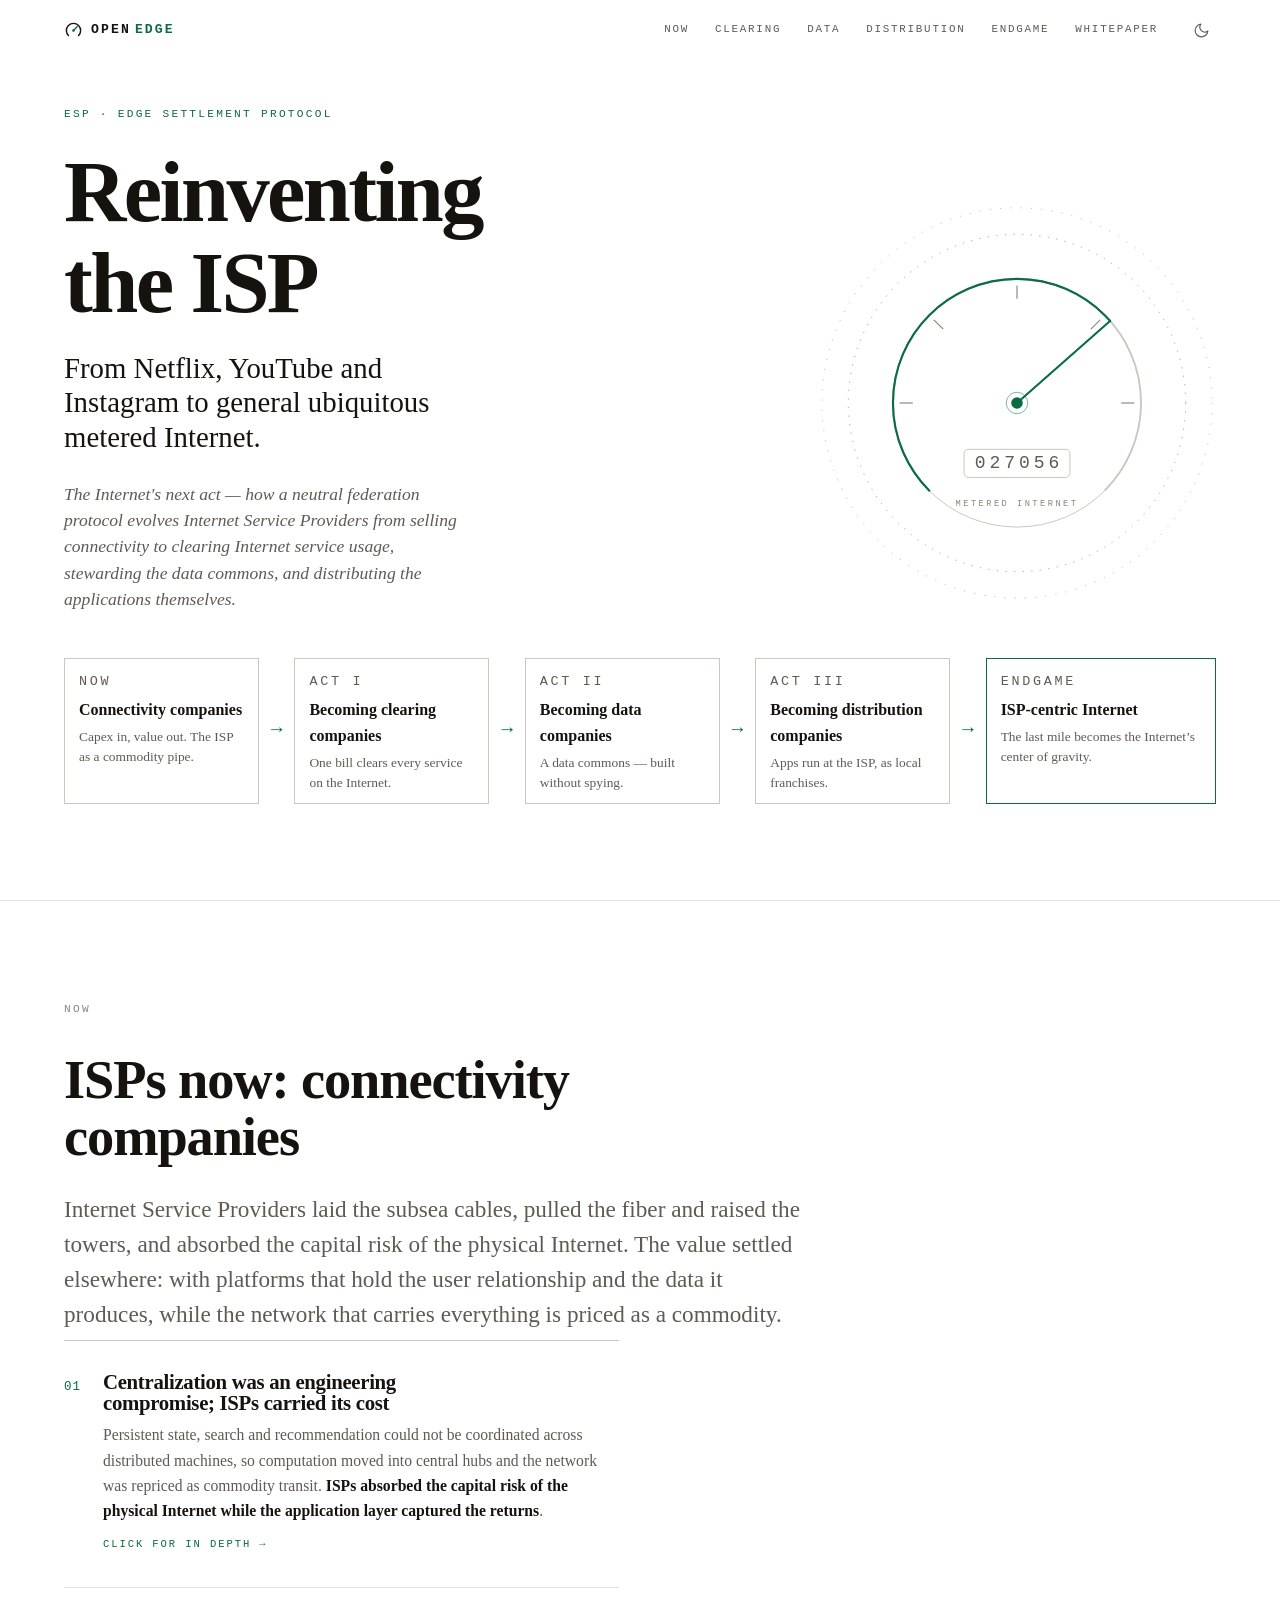
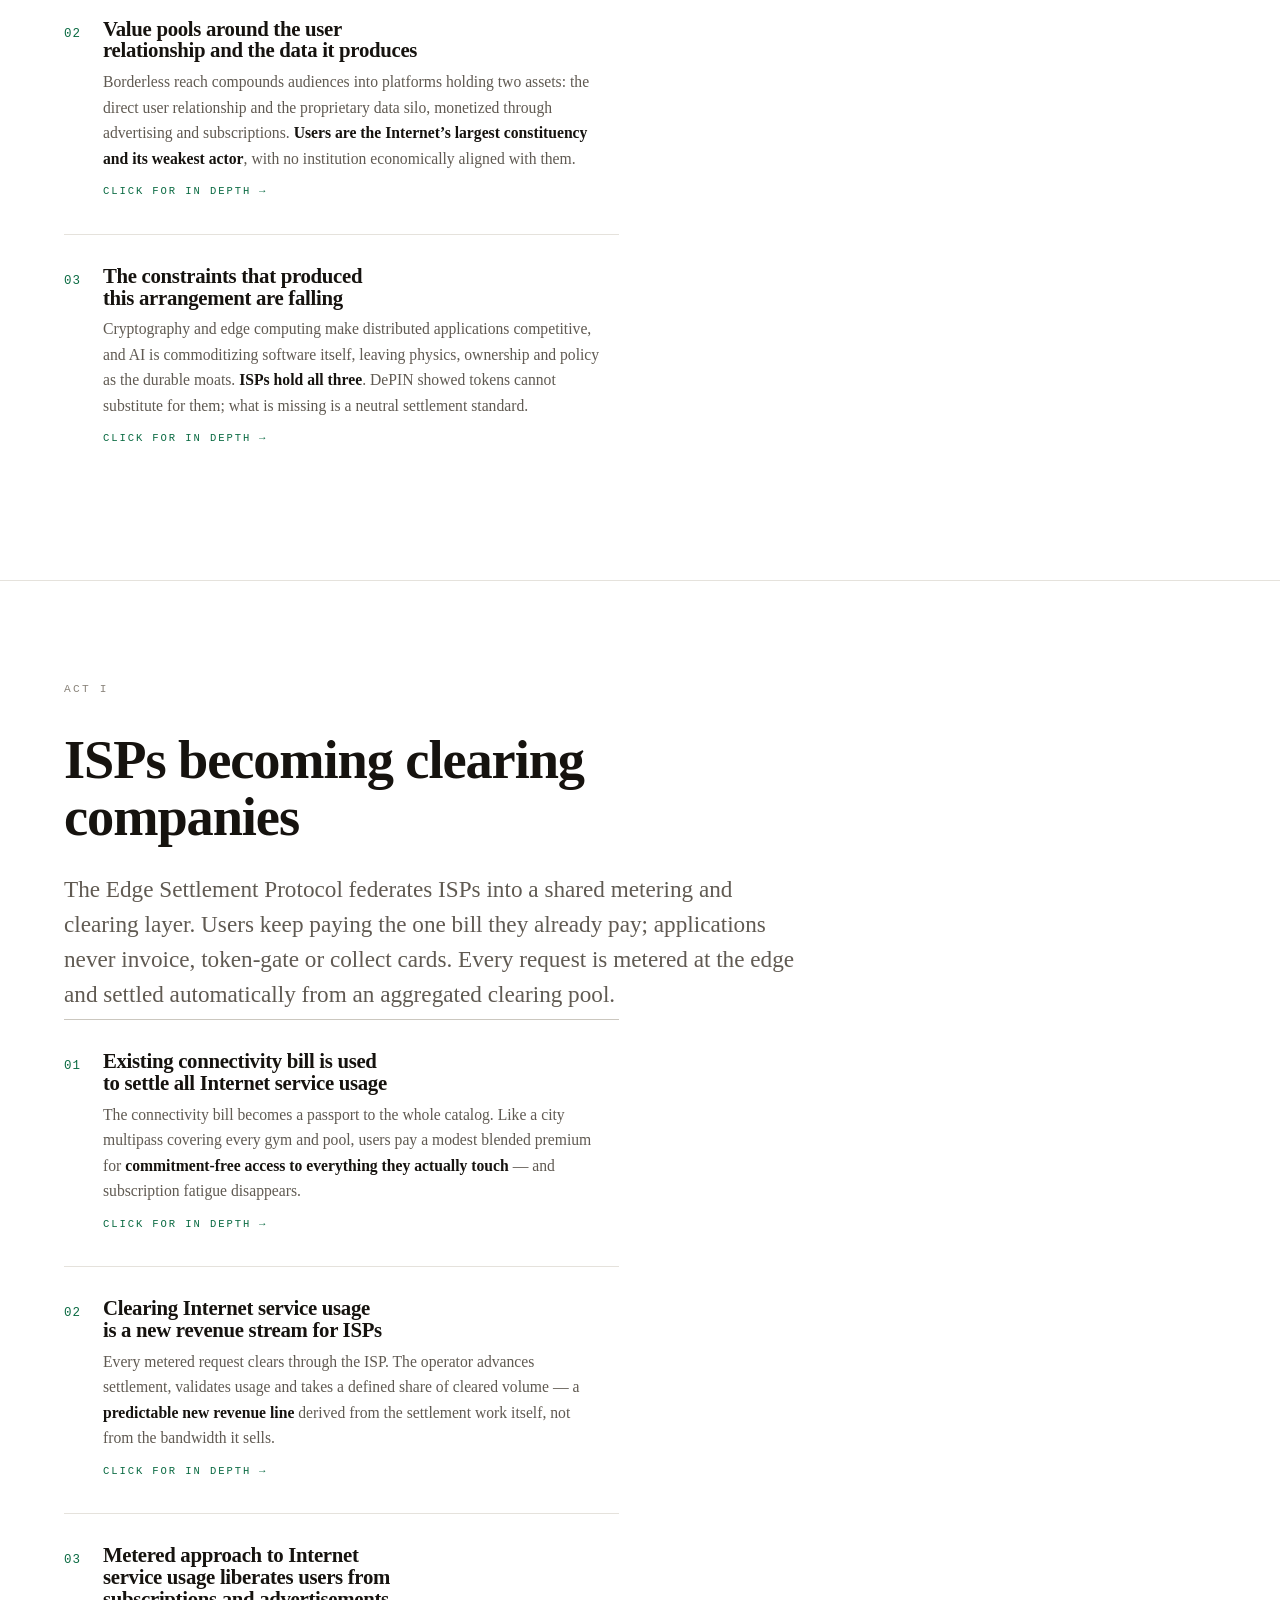
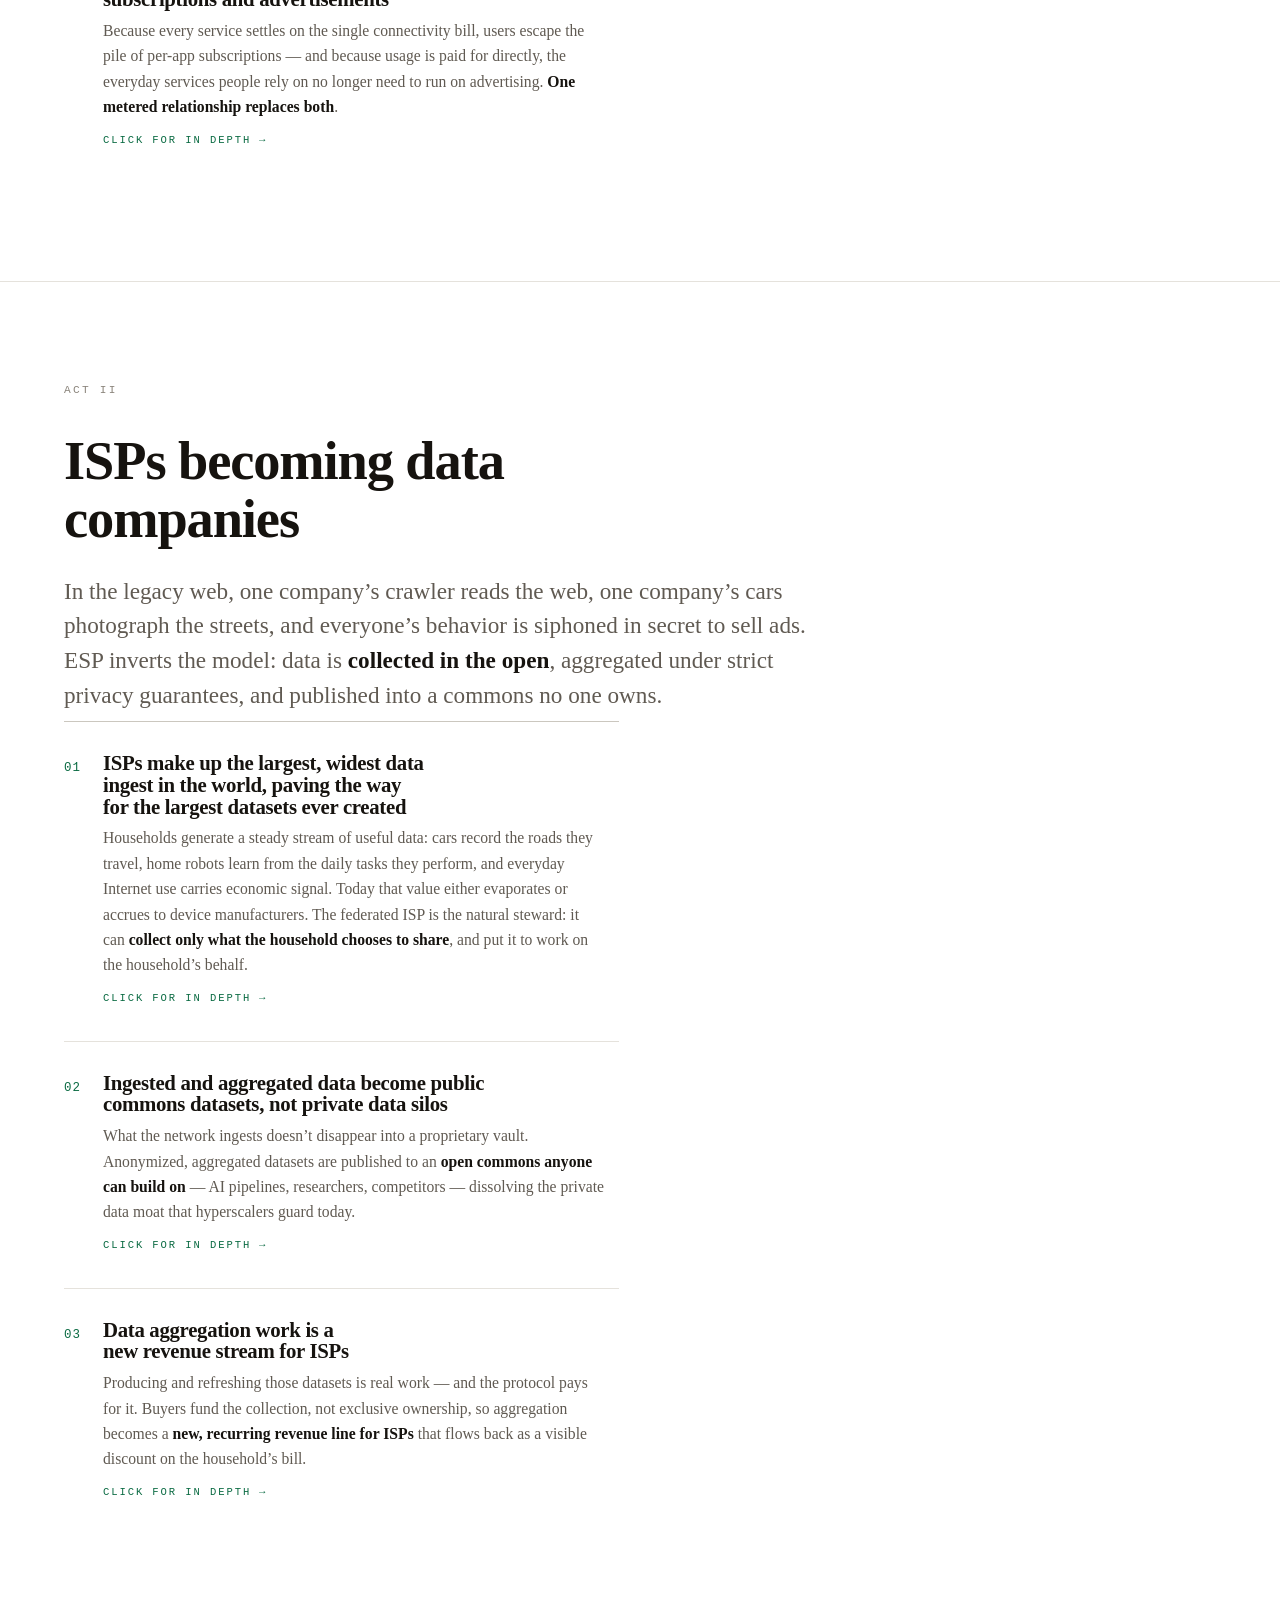
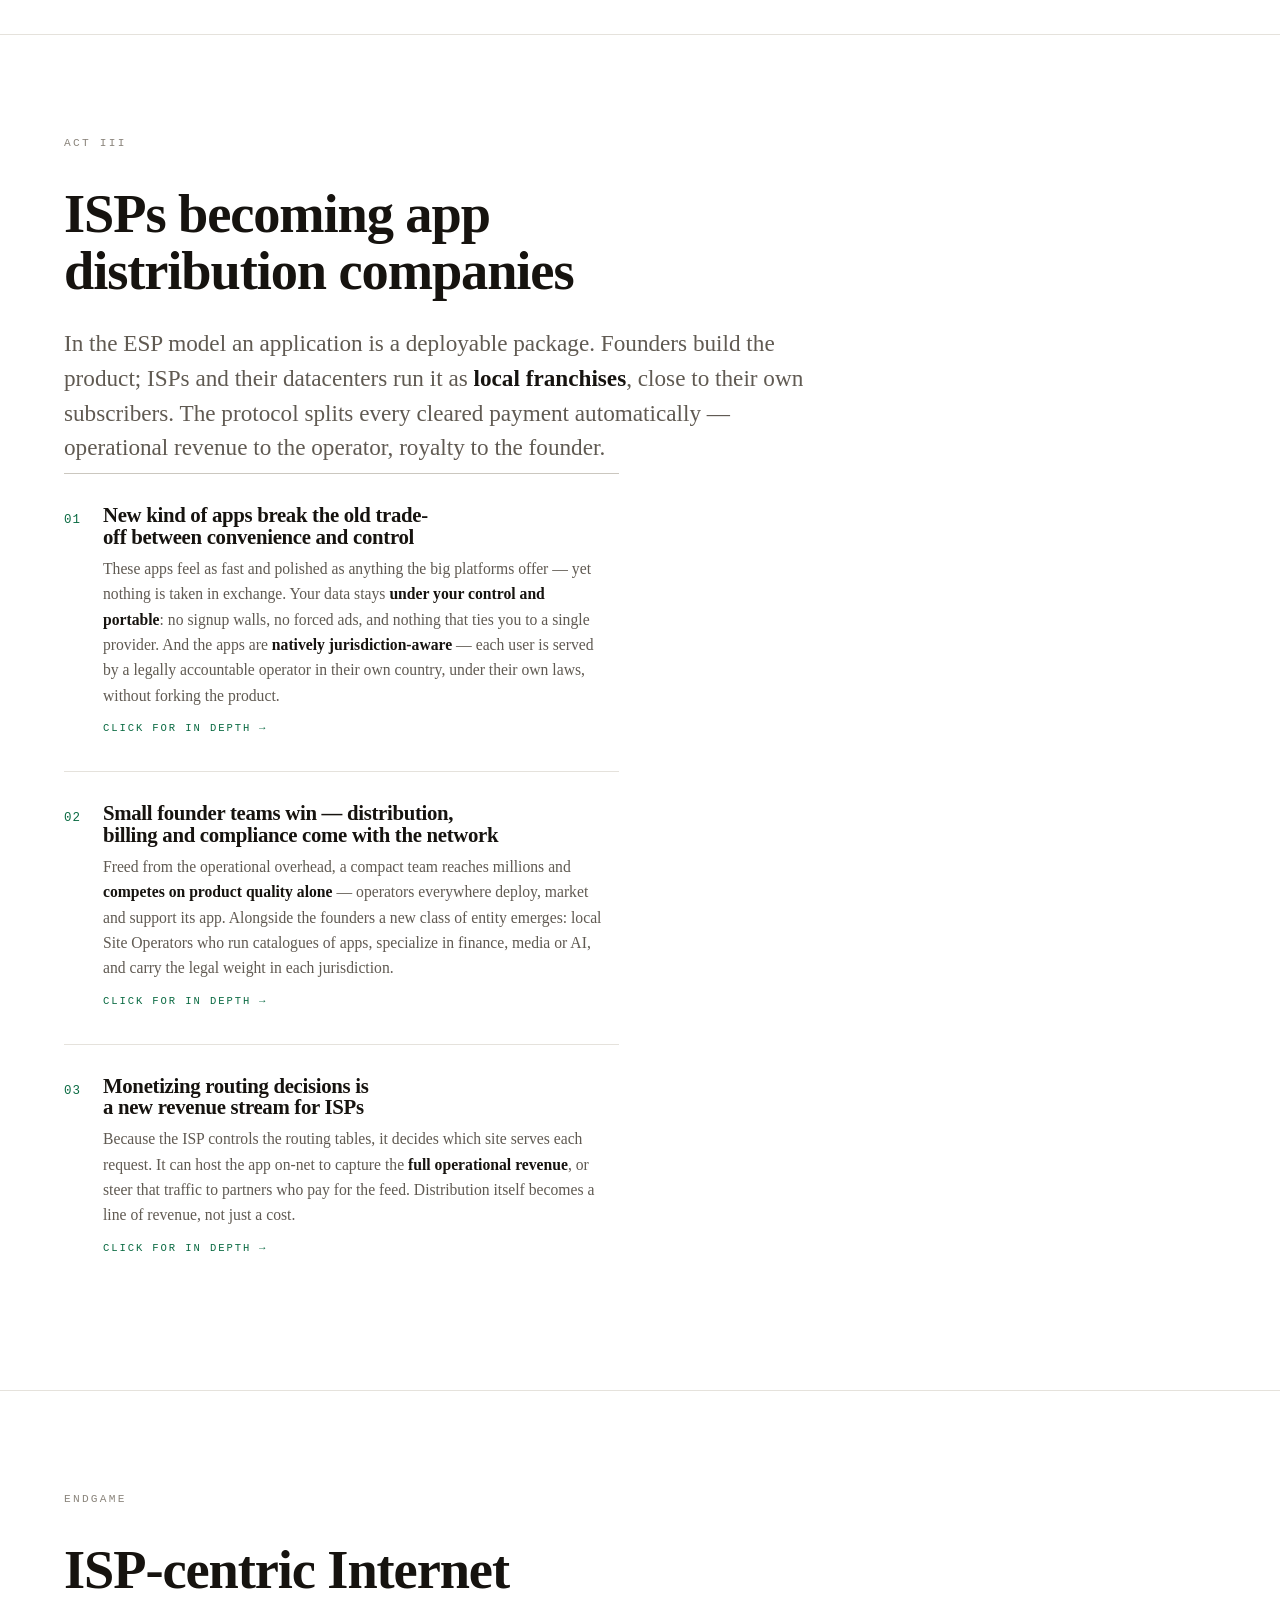
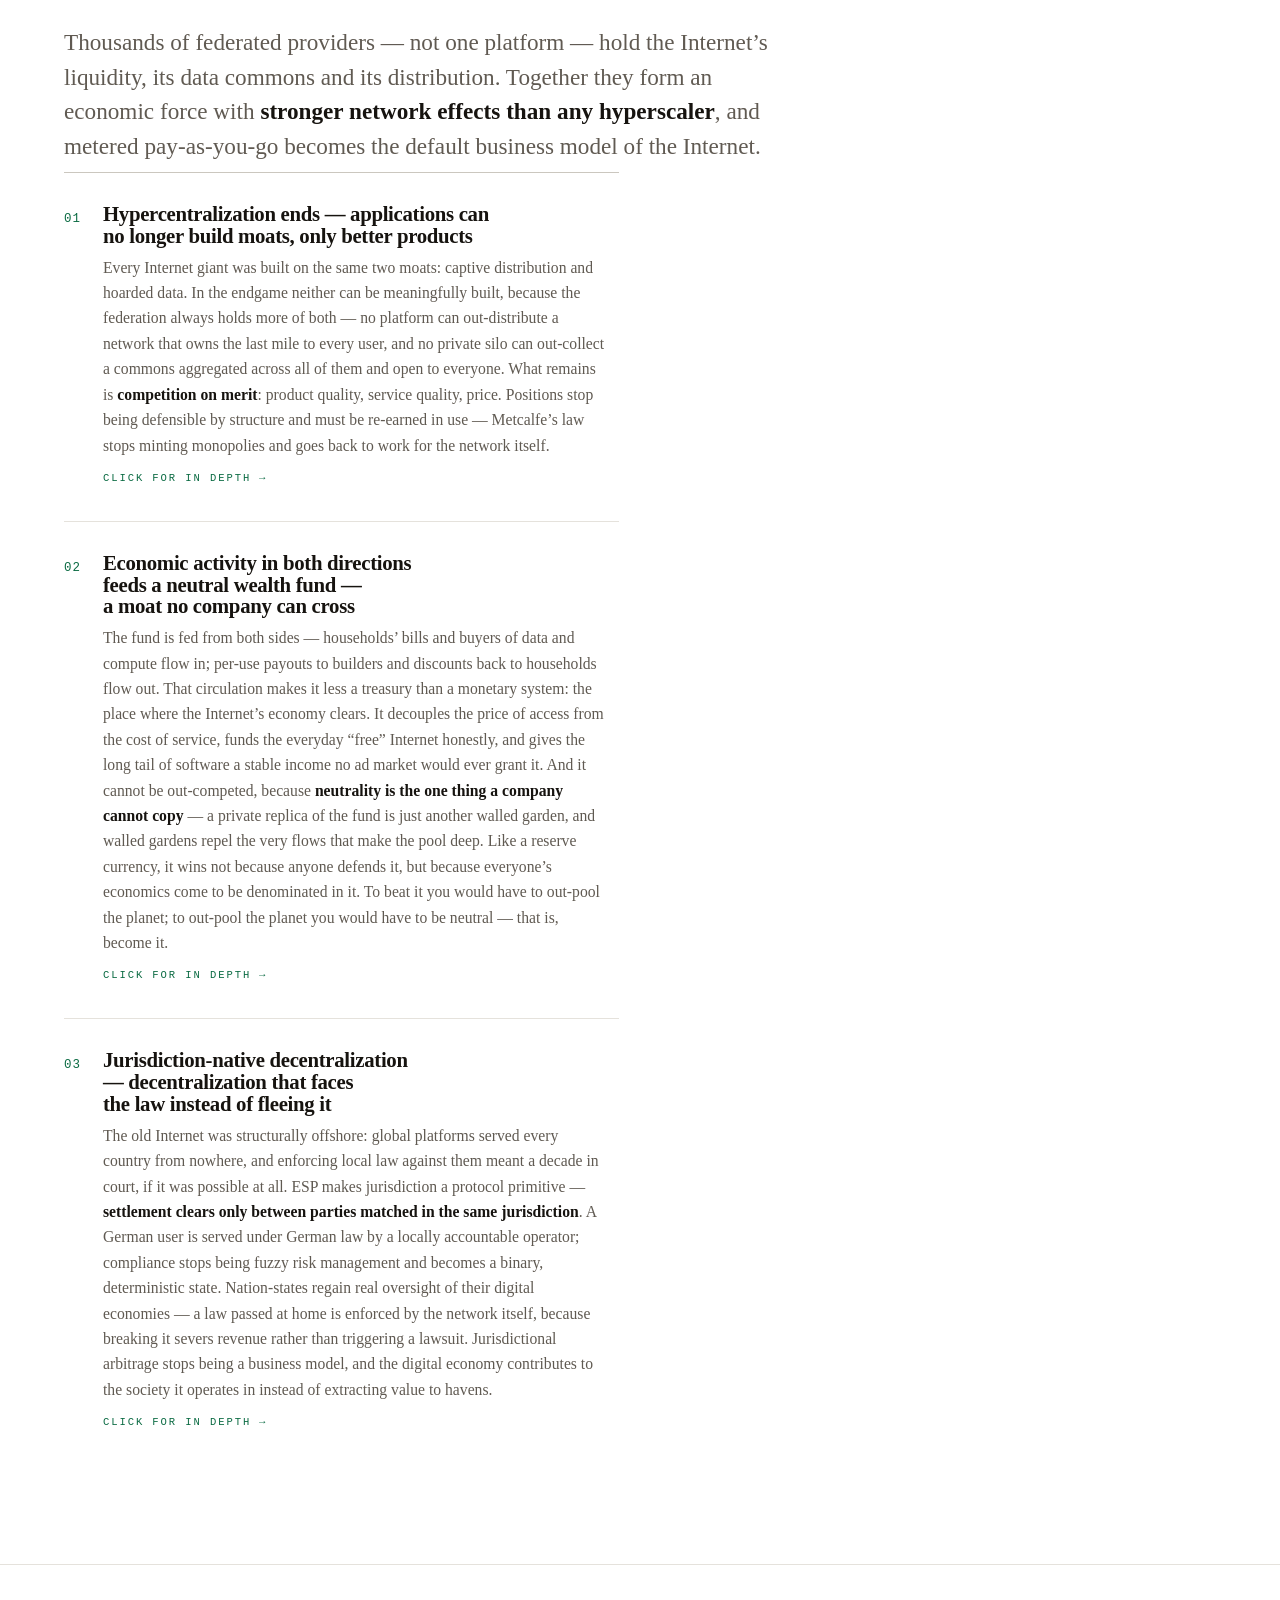
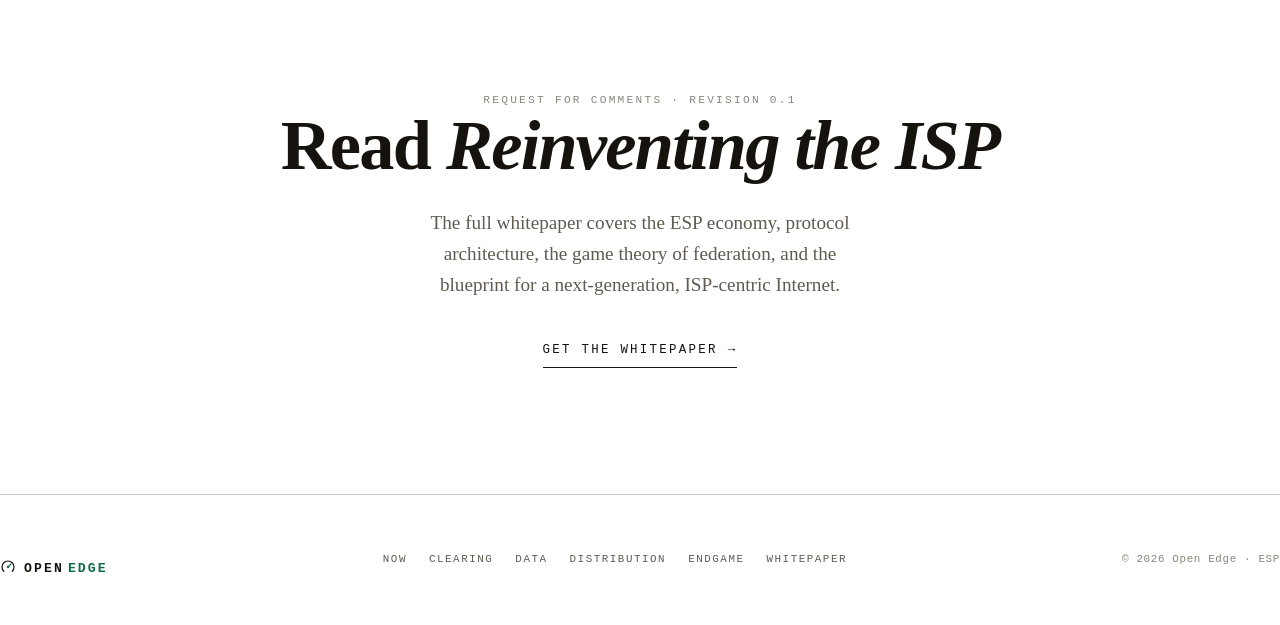
==== commit b0959438: "Act II 01 summary: soften to stewardship framing Replace the sensor-array/ingest-it-all wording with" ====
--- a/site/index.html
+++ b/site/index.html
@@ -398,11 +398,12 @@
           <div class="item__n">01</div>
           <div class="item__body">
             <h3>ISPs make up the largest, widest data ingest in the world, paving the way for the largest datasets ever created</h3>
-            <p>The modern household is becoming a sensor array: the car films every street it
-            drives, robots map the home, and daily Internet use leaves a behavioral trail. Today
-            that value evaporates — or drains into manufacturers’ silos. The federated ISP is the
-            one <strong>everpresent counterparty positioned to ingest it all</strong> — with
-            consent, on the household’s behalf.</p>
+            <p>Households generate a steady stream of useful data: cars record the roads they
+            travel, home robots learn from the daily tasks they perform, and everyday Internet
+            use carries economic signal. Today that value either evaporates or accrues to device
+            manufacturers. The federated ISP is the natural steward: it can <strong>collect only
+            what the household chooses to share</strong>, and put it to work on the household’s
+            behalf.</p>
             <span class="item__more">Click for in depth</span>
           </div>
         </div>
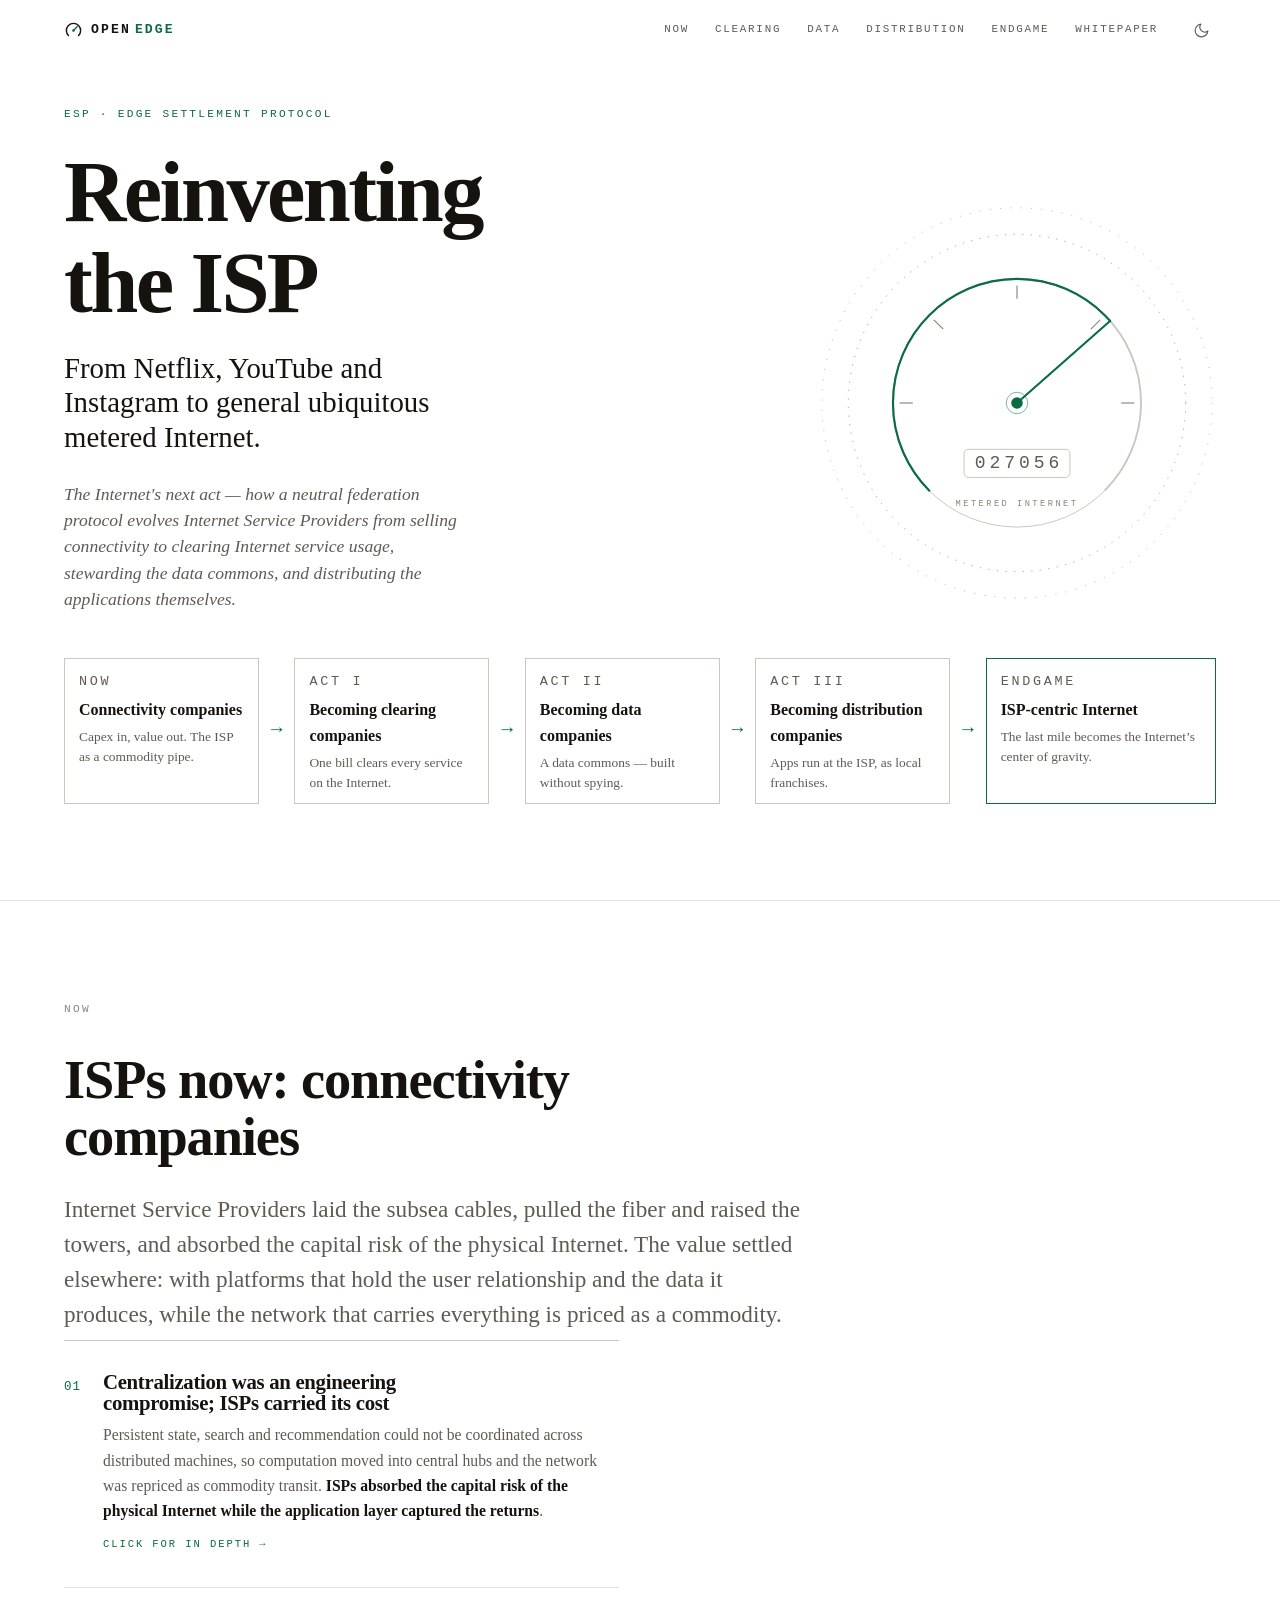
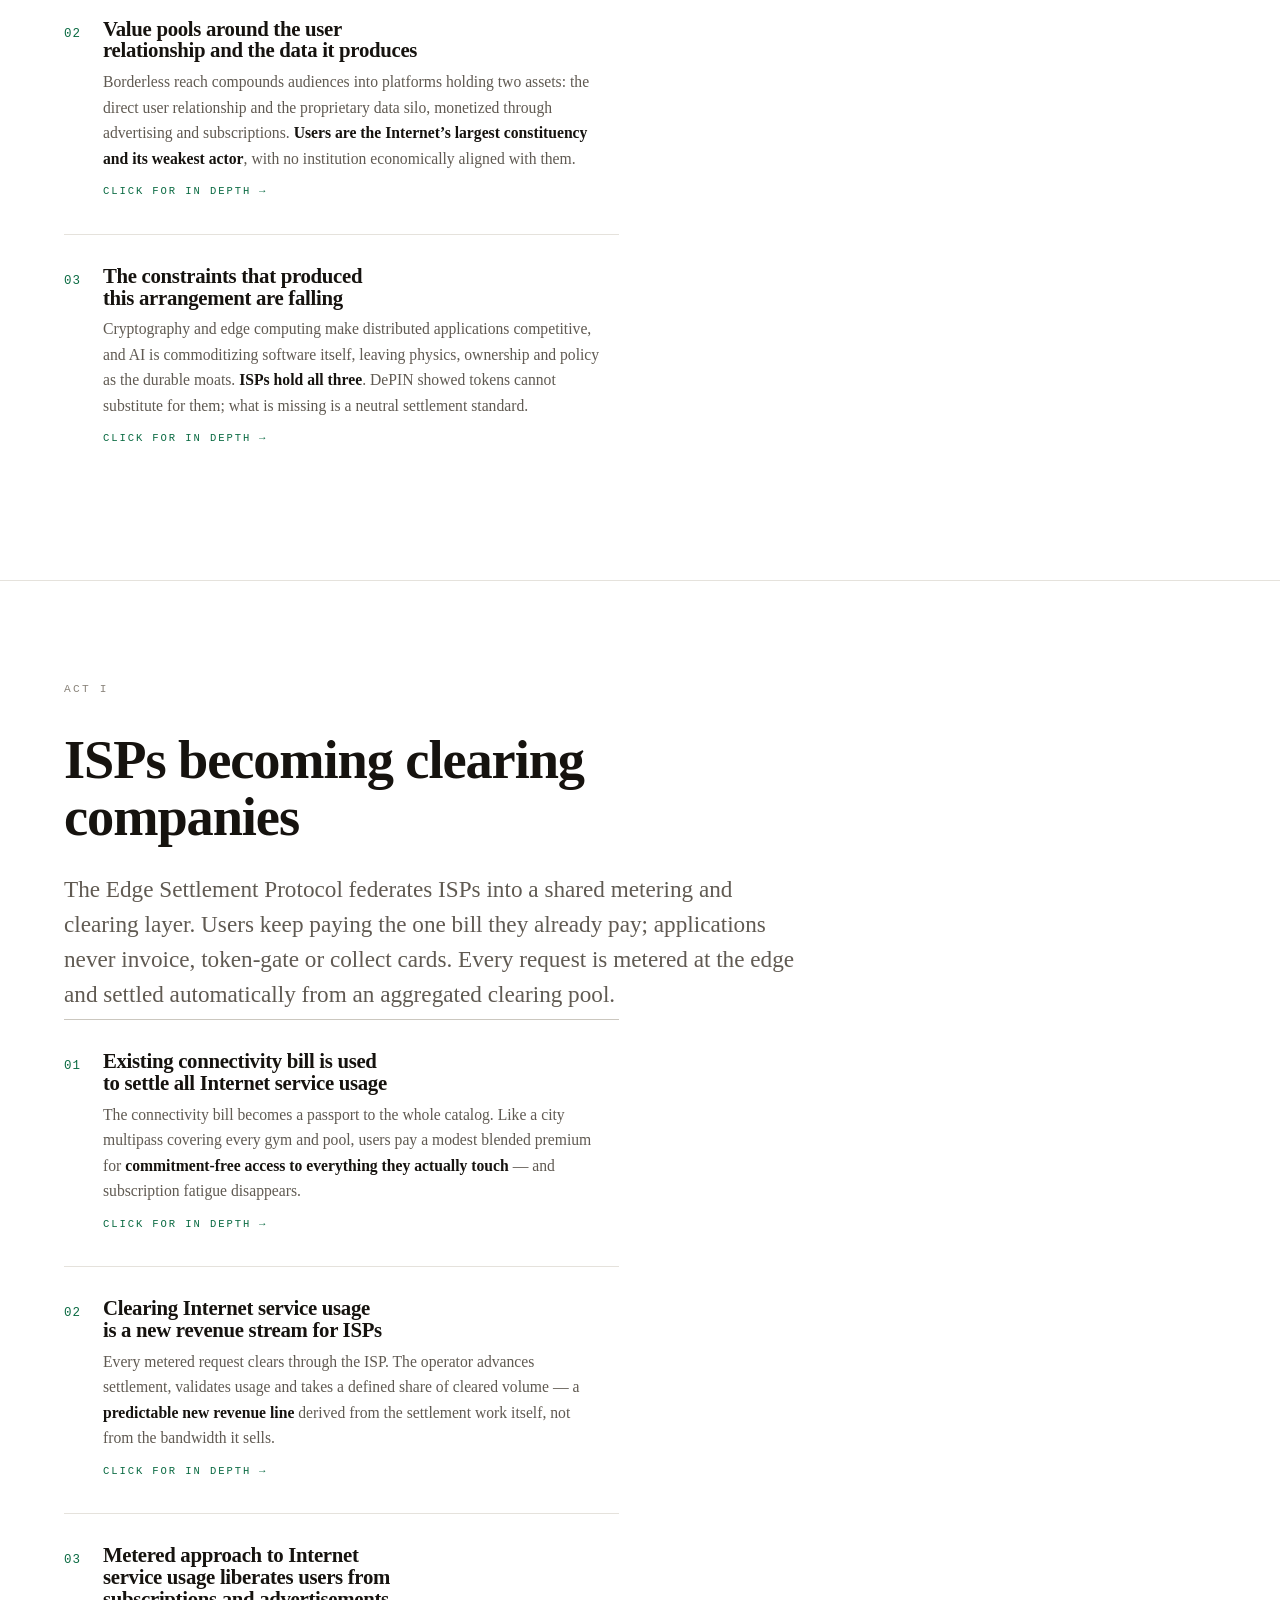
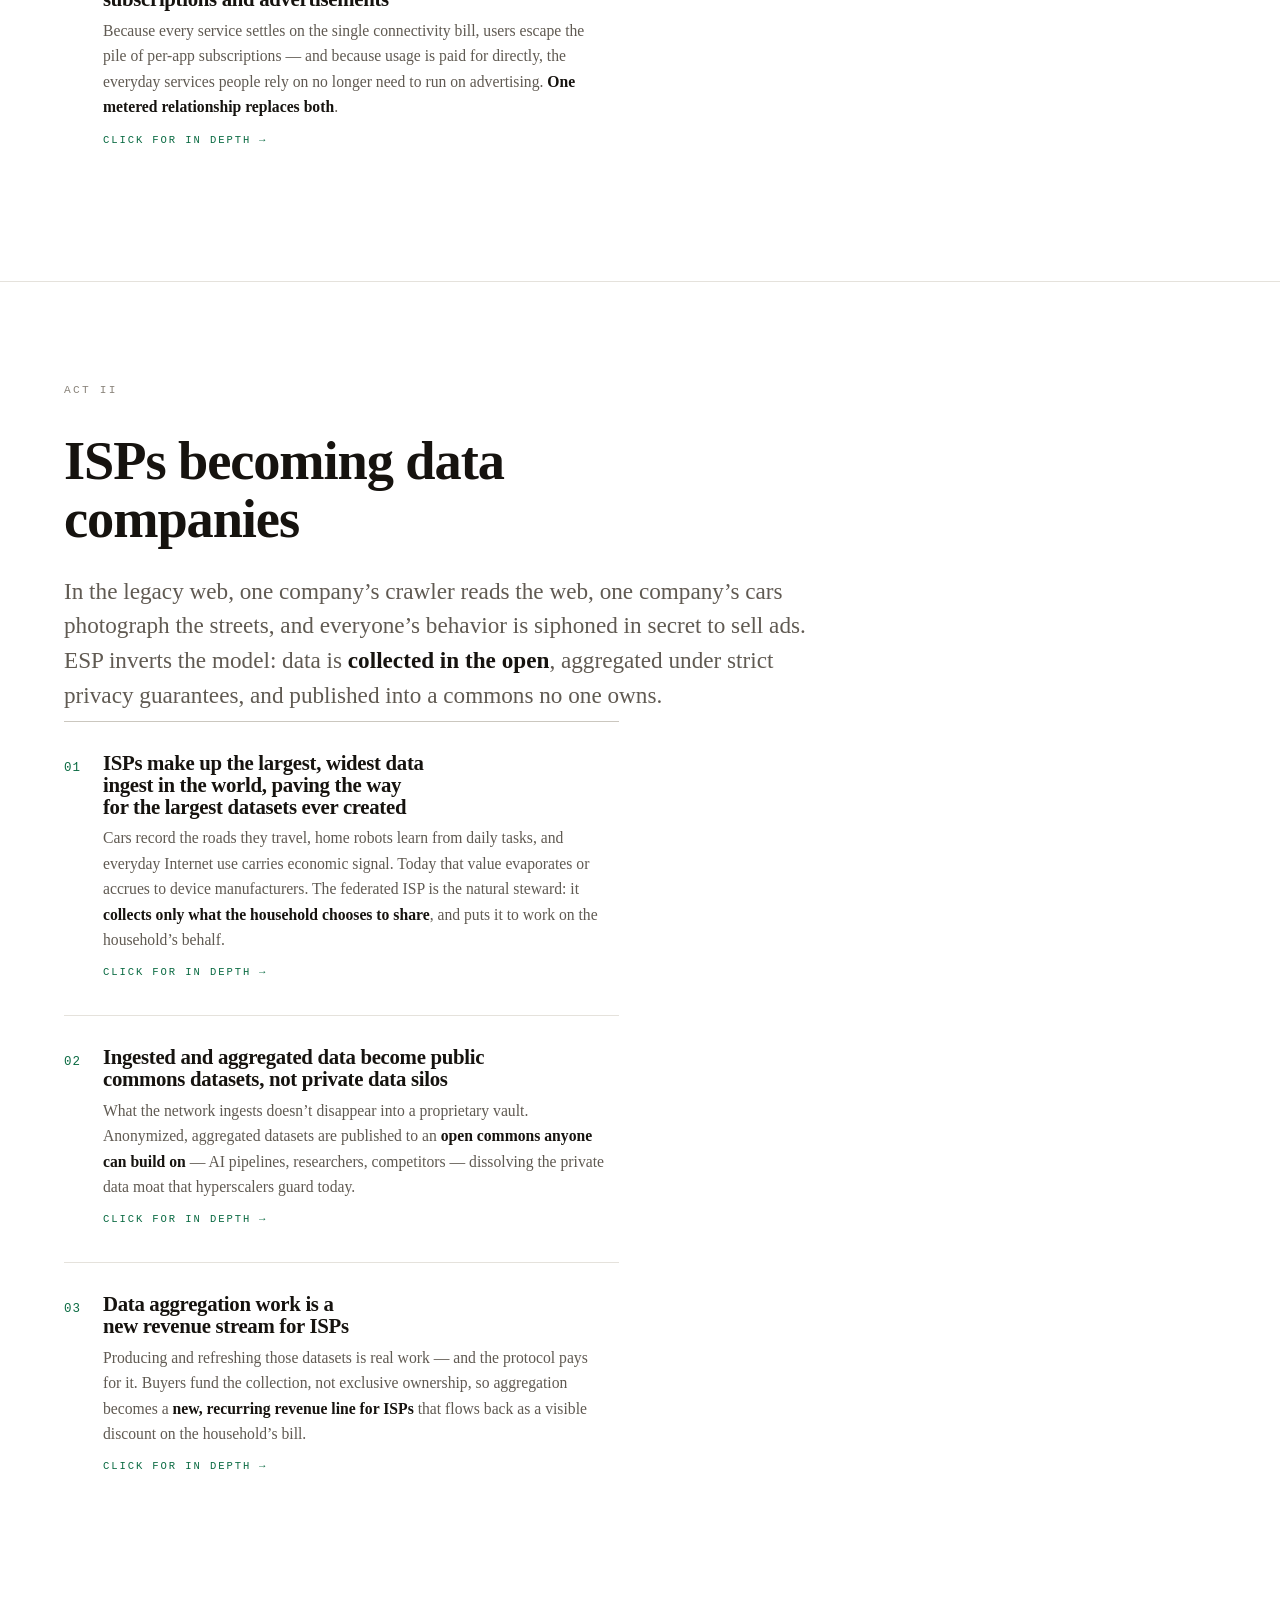
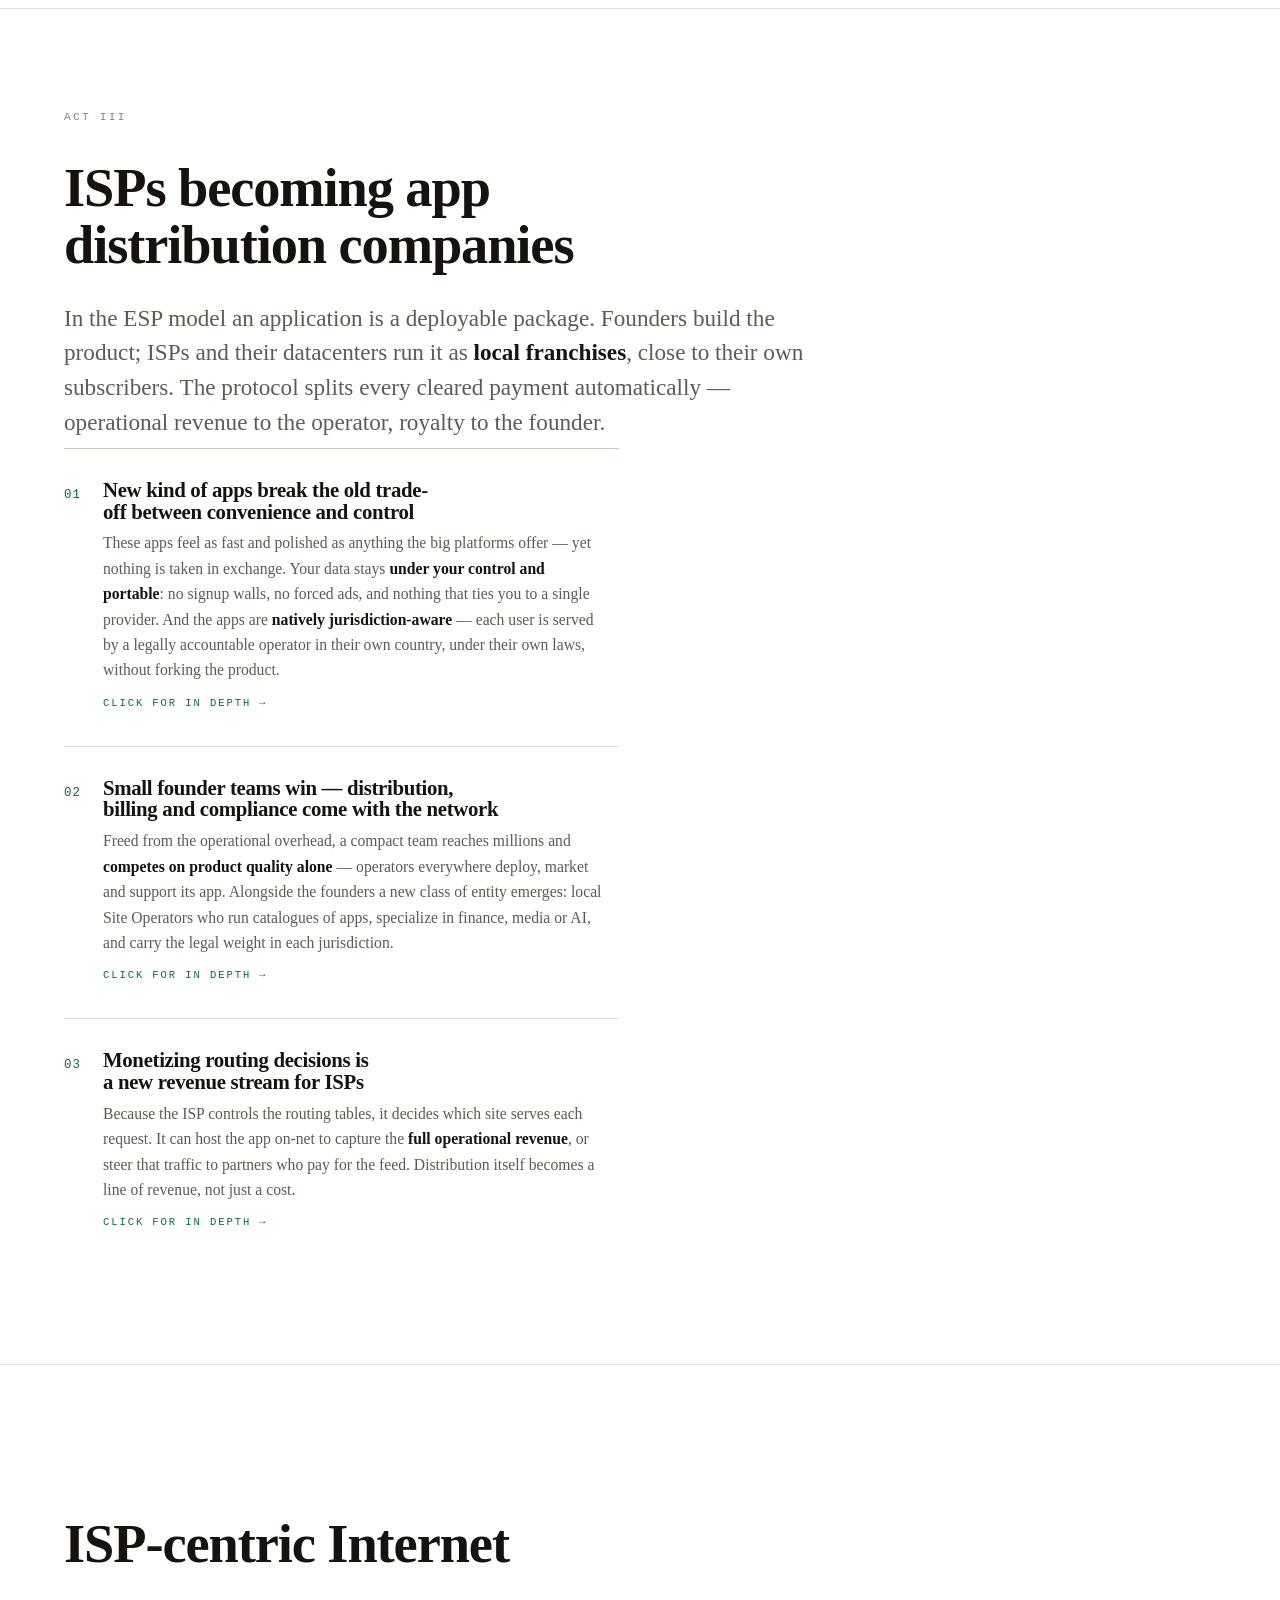
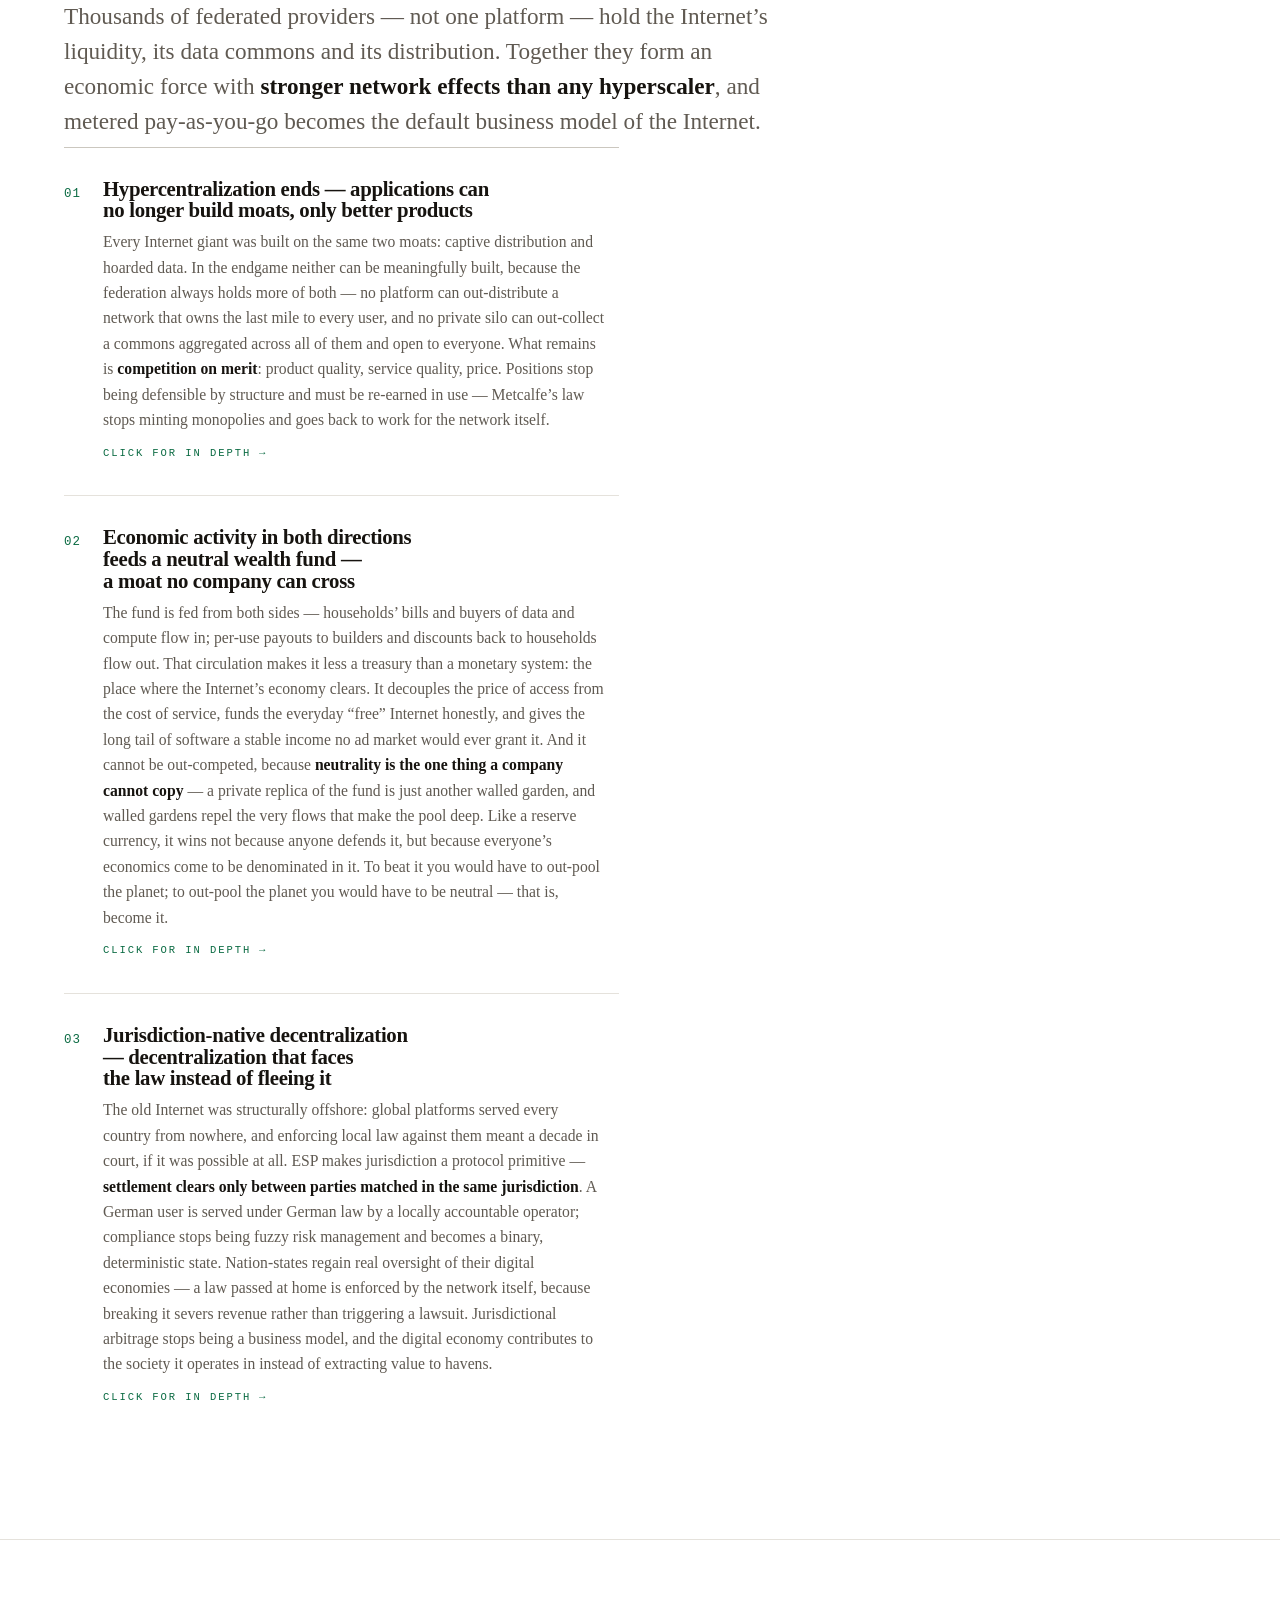
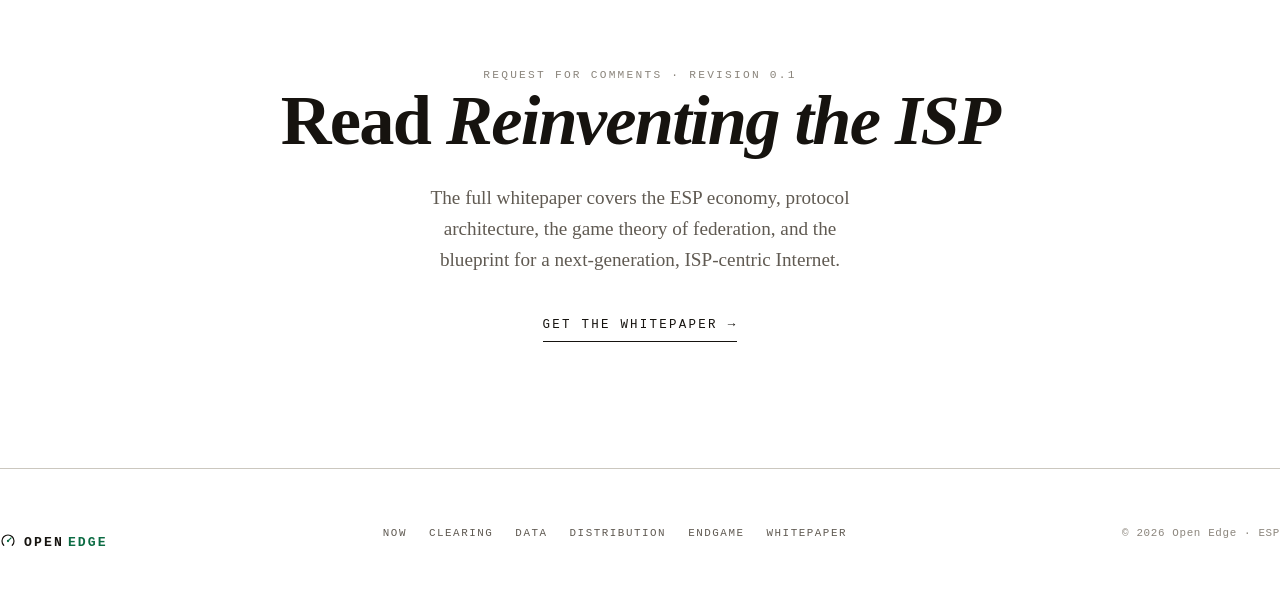
==== commit 5e0932f8: "Act II 01 summary: trim by a quarter Drop the framing lead-in (the heading already carries it) and t" ====
--- a/site/index.html
+++ b/site/index.html
@@ -398,12 +398,11 @@
           <div class="item__n">01</div>
           <div class="item__body">
             <h3>ISPs make up the largest, widest data ingest in the world, paving the way for the largest datasets ever created</h3>
-            <p>Households generate a steady stream of useful data: cars record the roads they
-            travel, home robots learn from the daily tasks they perform, and everyday Internet
-            use carries economic signal. Today that value either evaporates or accrues to device
-            manufacturers. The federated ISP is the natural steward: it can <strong>collect only
-            what the household chooses to share</strong>, and put it to work on the household’s
-            behalf.</p>
+            <p>Cars record the roads they travel, home robots learn from daily tasks, and
+            everyday Internet use carries economic signal. Today that value evaporates or
+            accrues to device manufacturers. The federated ISP is the natural steward: it
+            <strong>collects only what the household chooses to share</strong>, and puts it to
+            work on the household’s behalf.</p>
             <span class="item__more">Click for in depth</span>
           </div>
         </div>
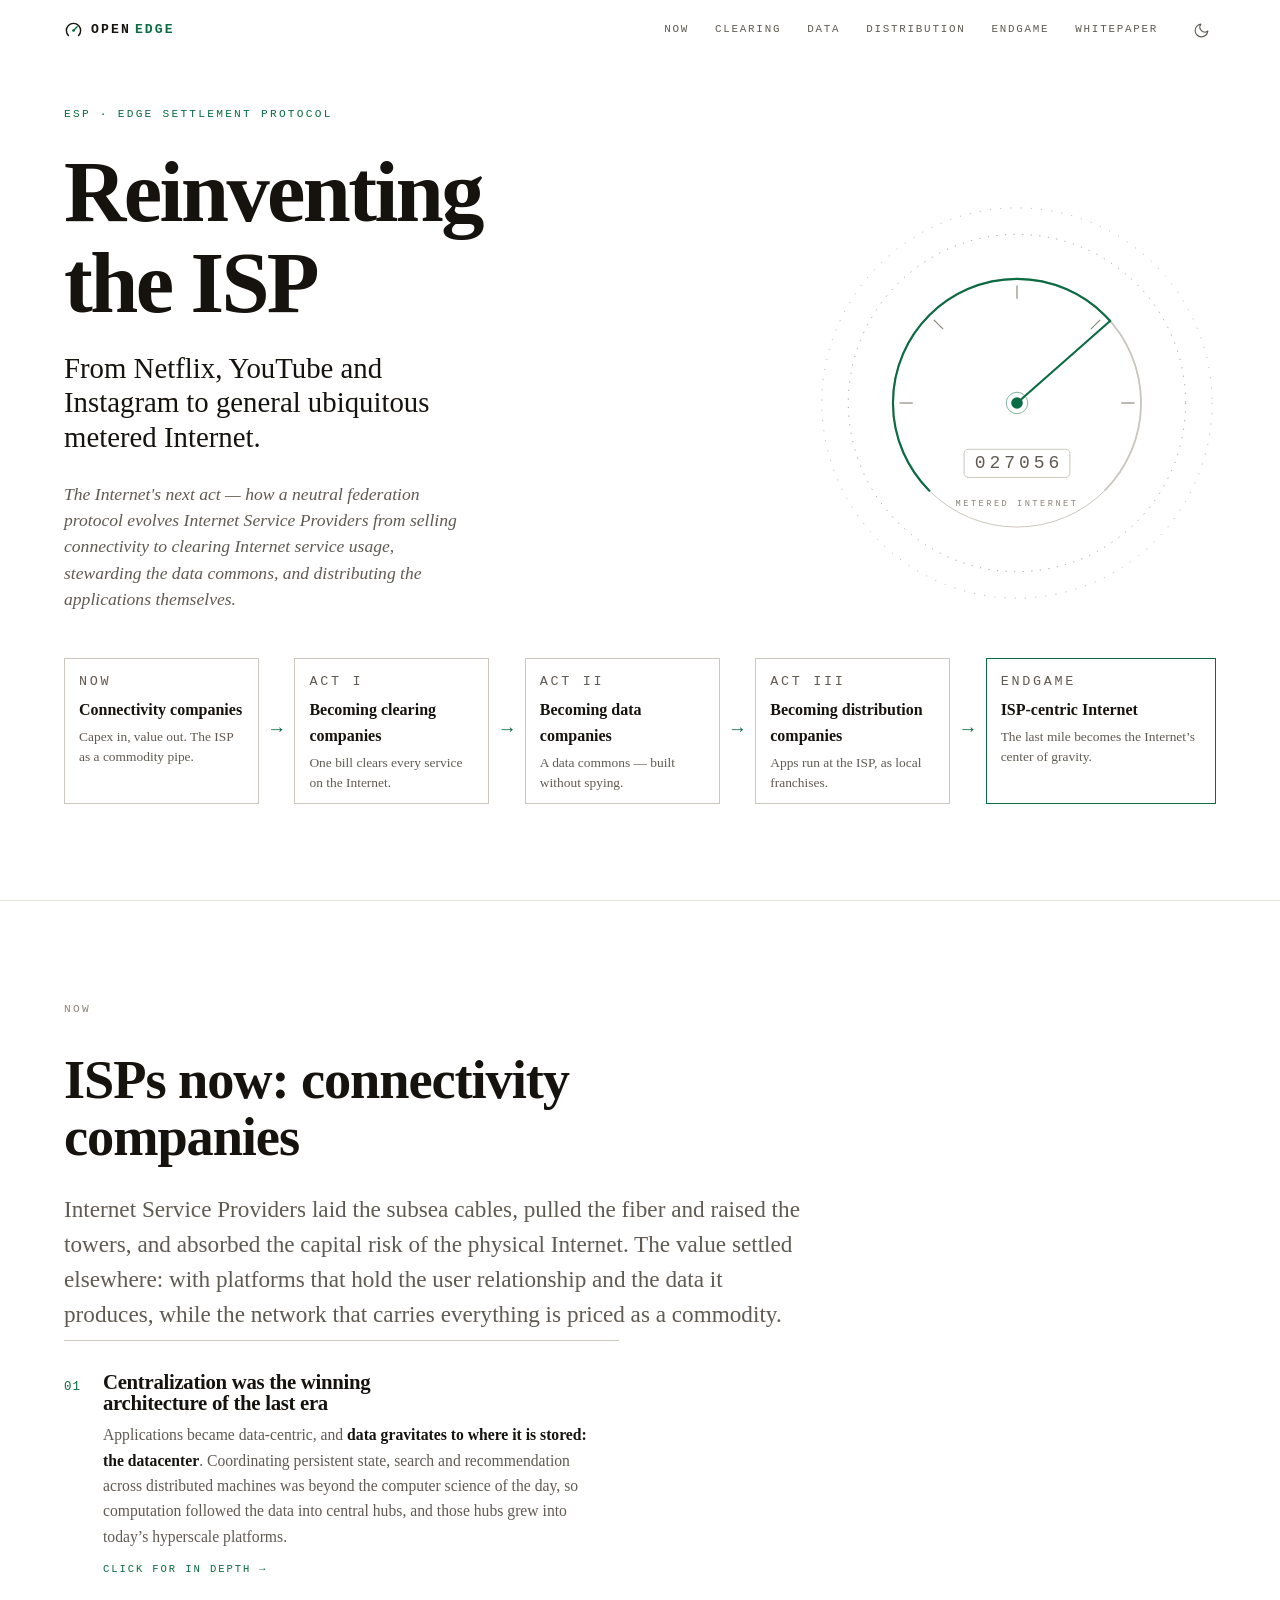
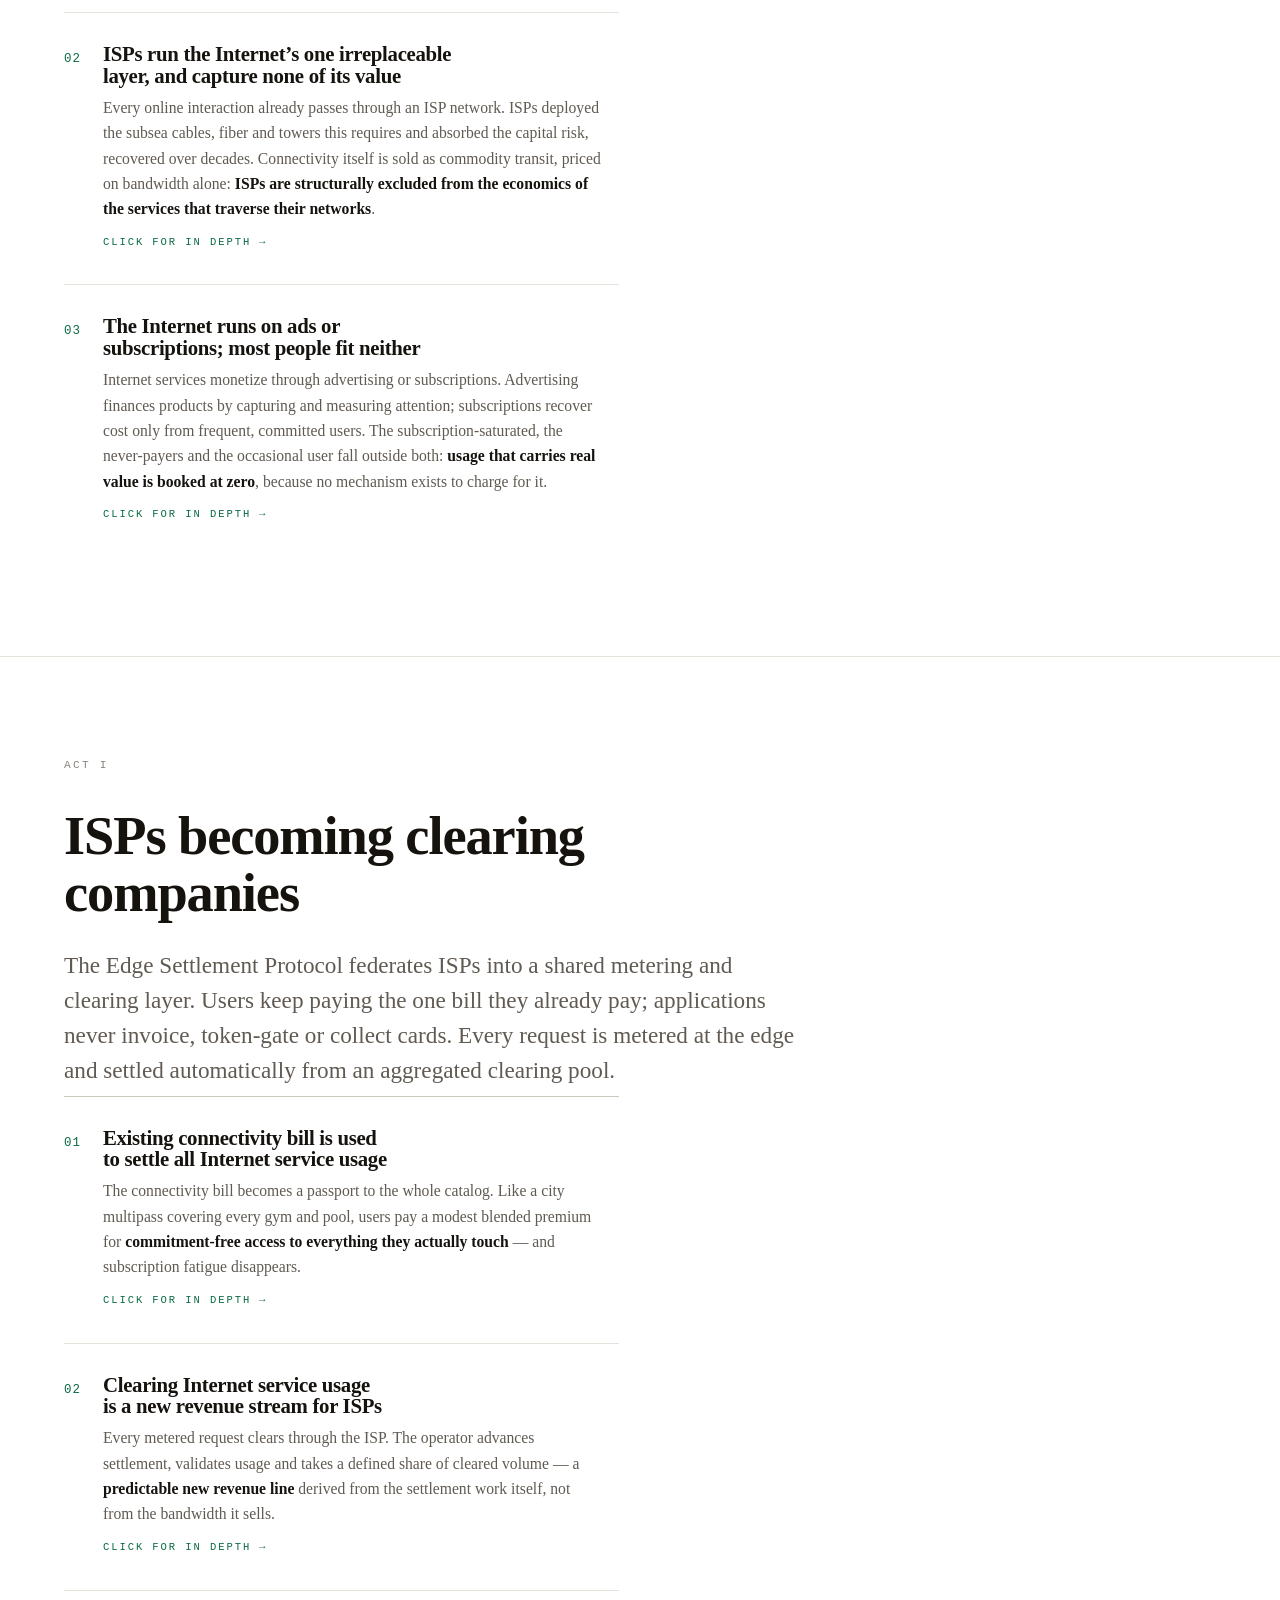
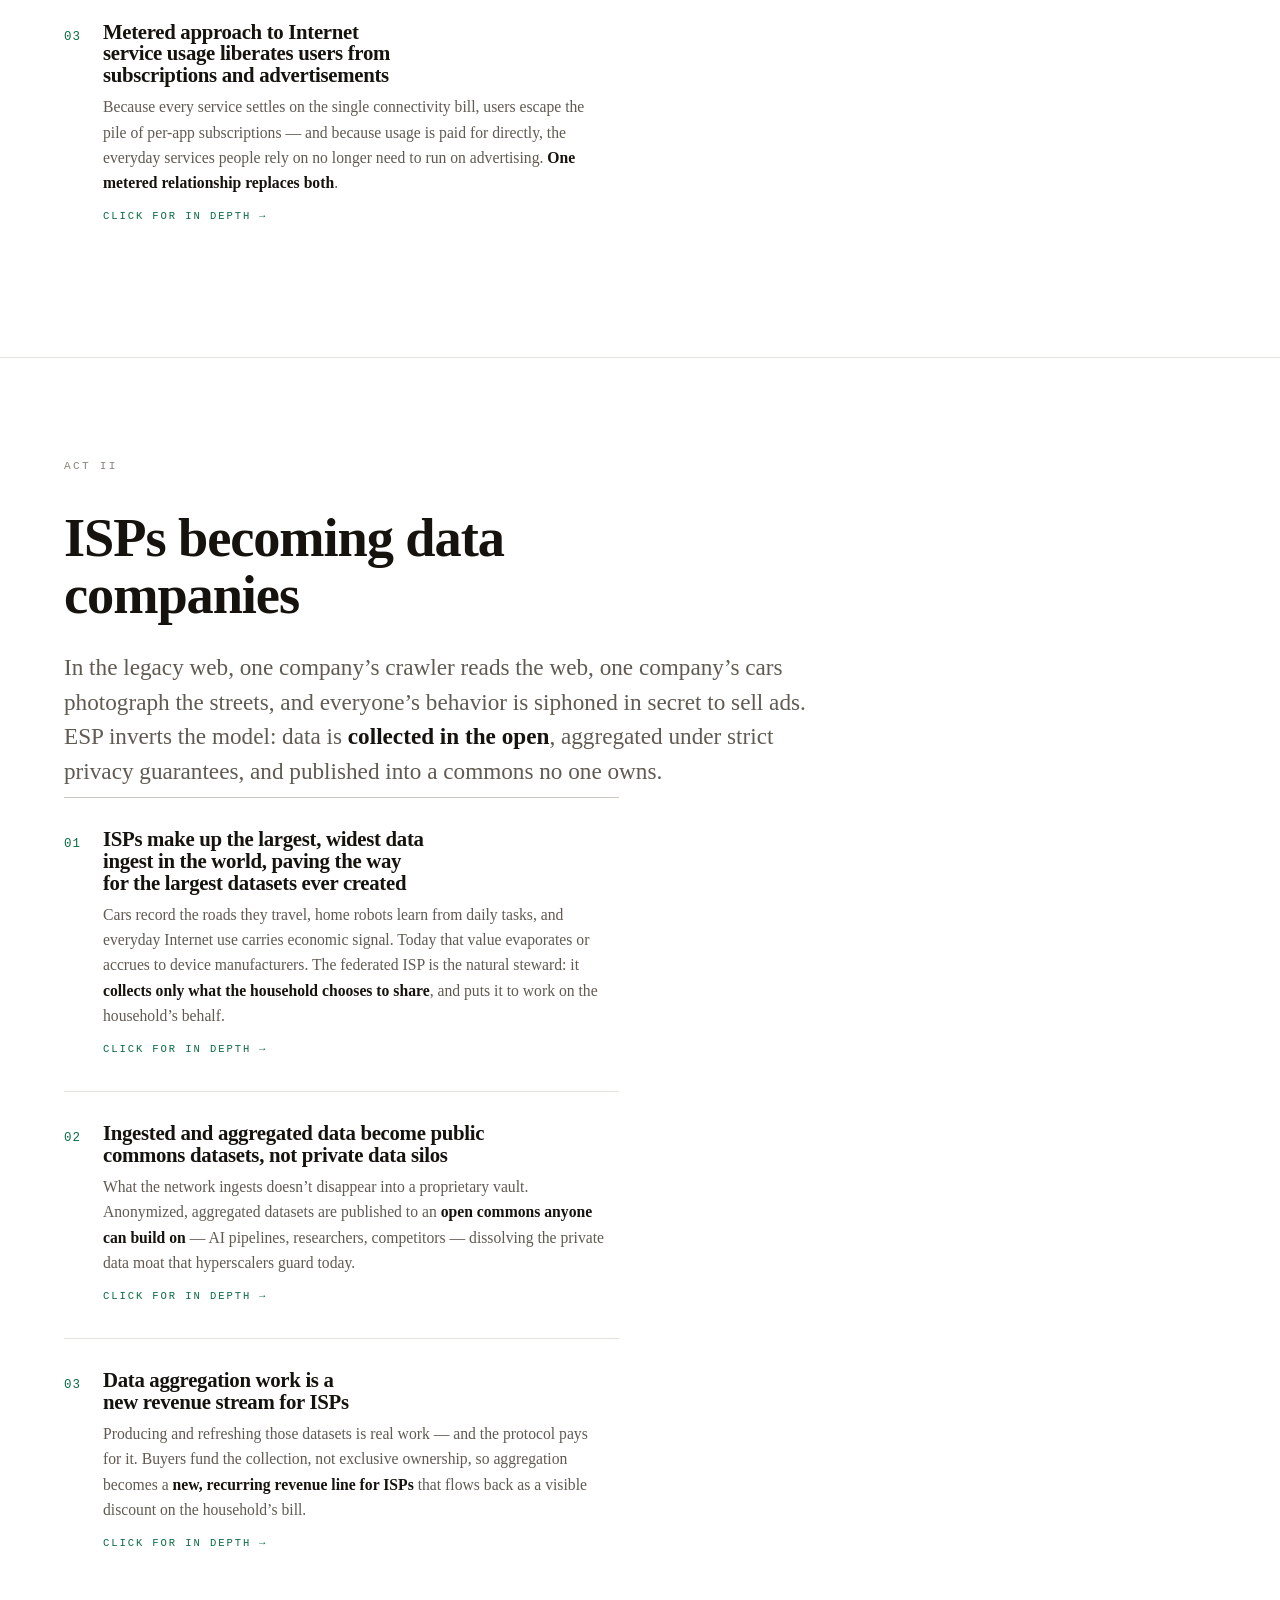
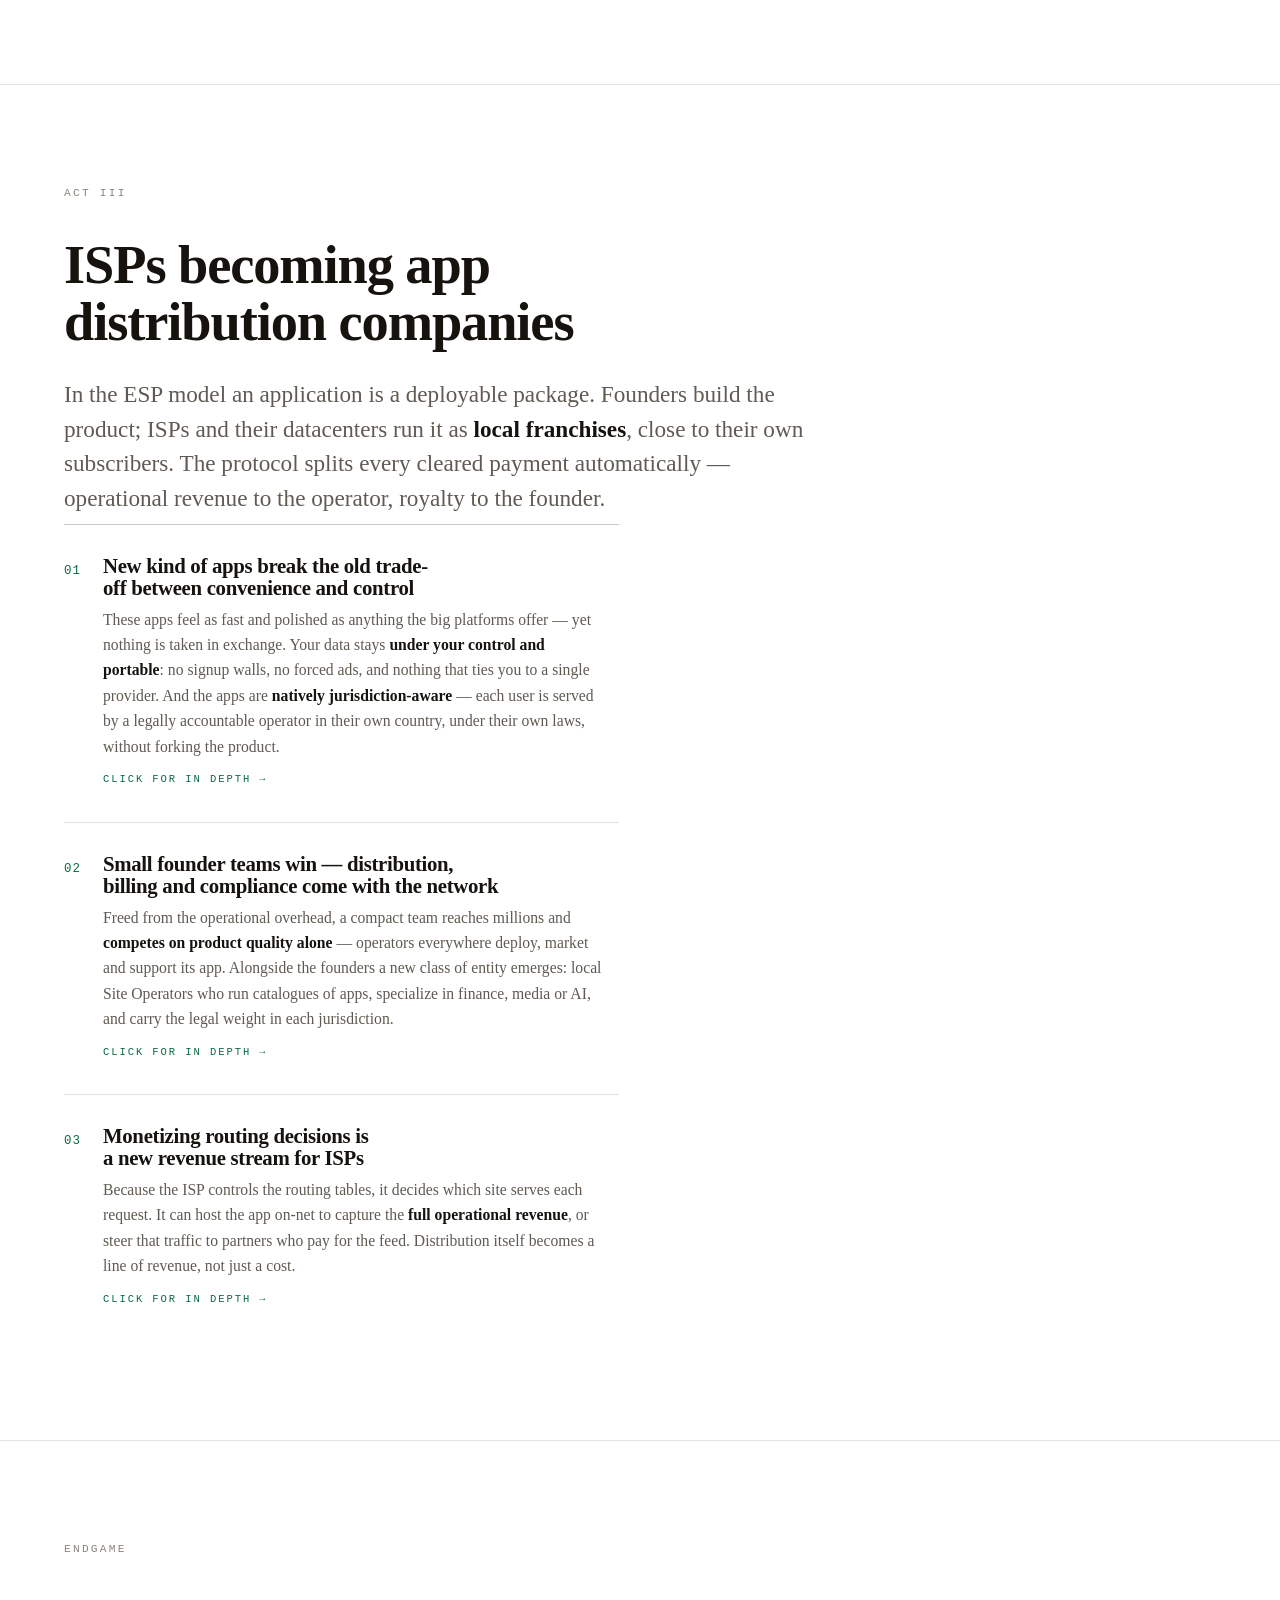
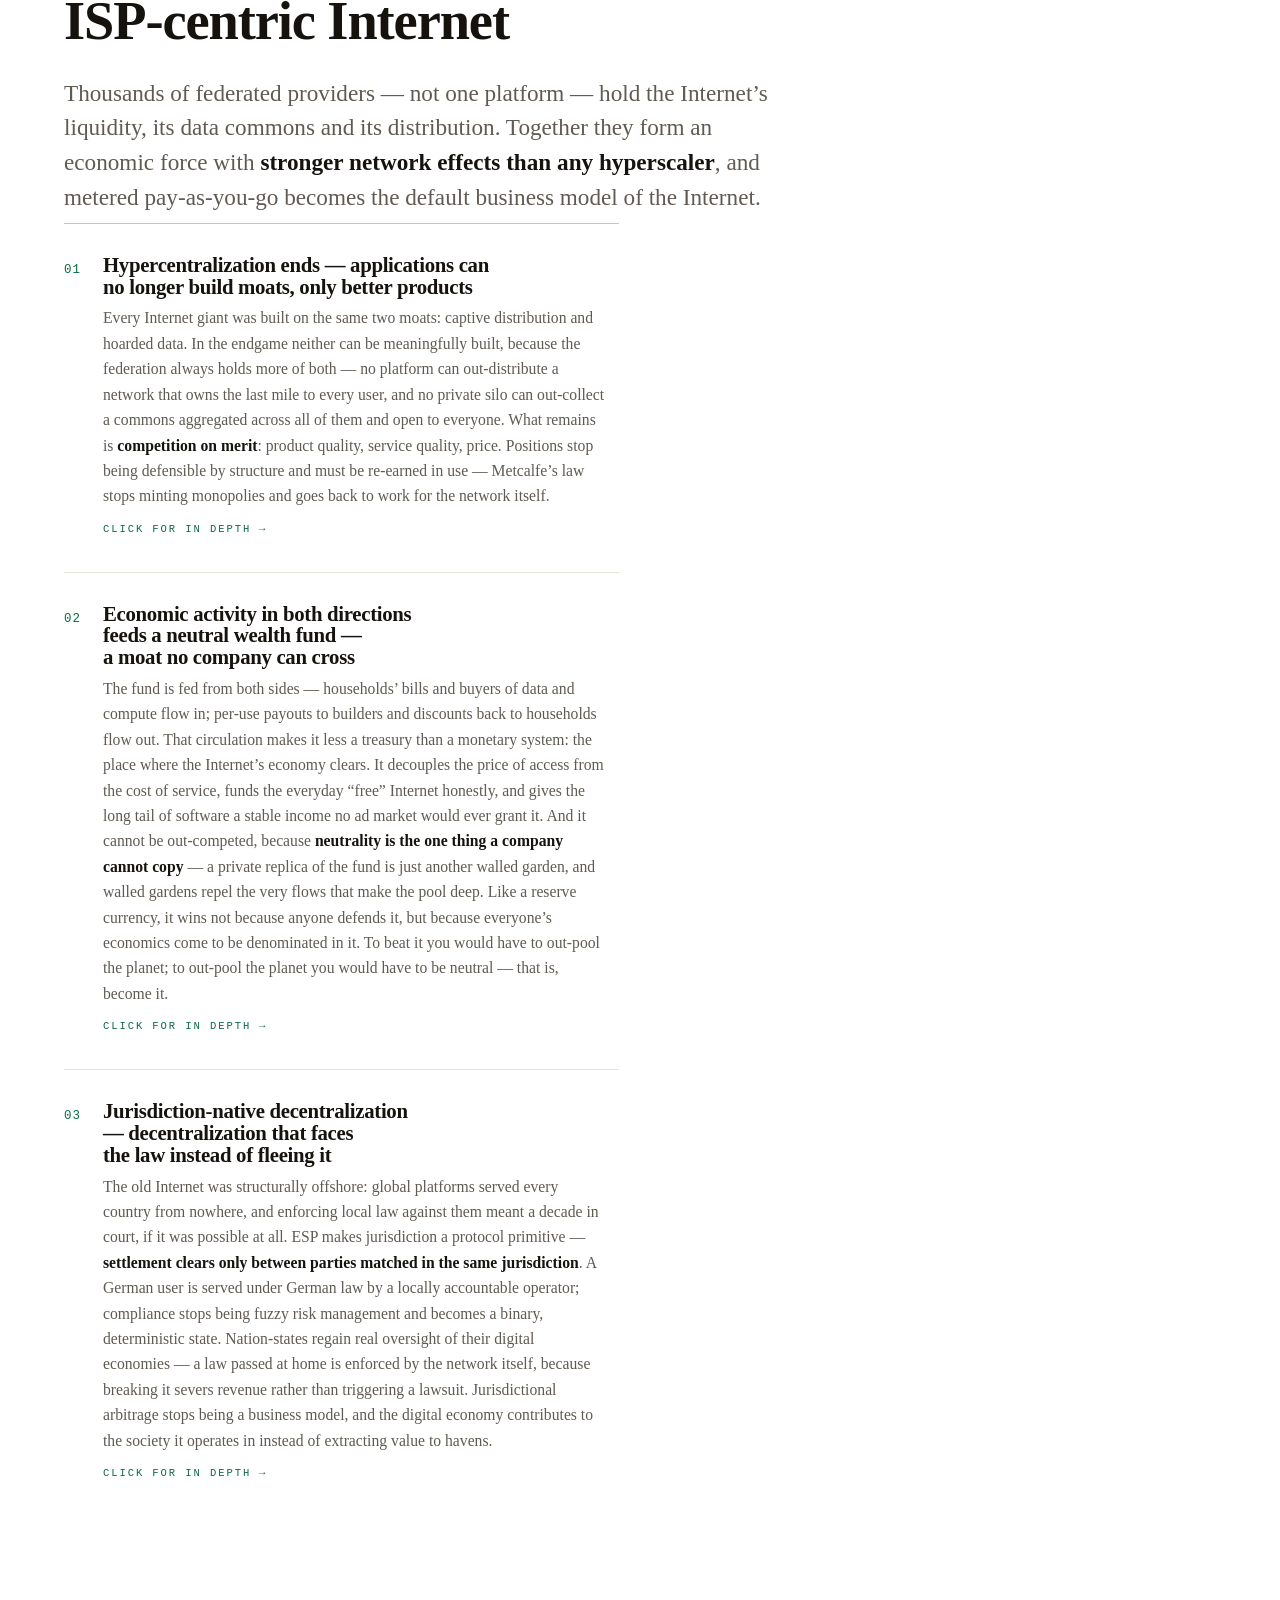
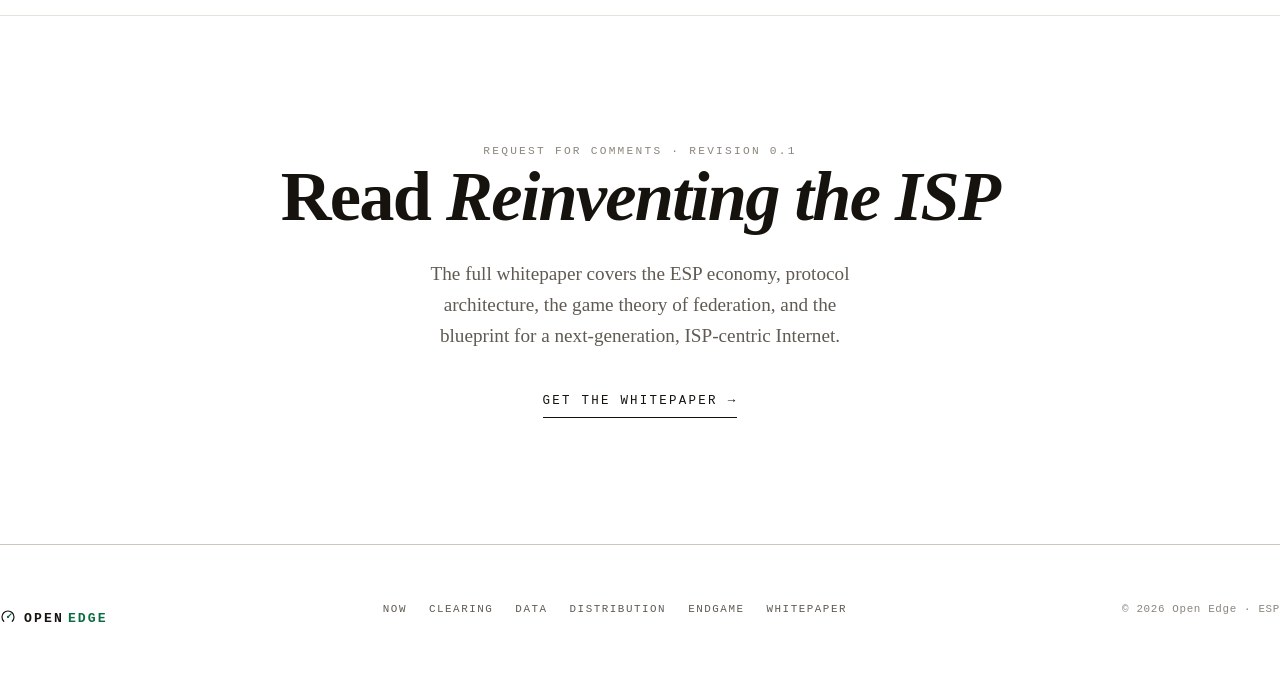
==== commit badafb87: "Now section: new three pillars (headlines + summaries) Refactor around the agreed pillars: centraliz" ====
--- a/site/index.html
+++ b/site/index.html
@@ -154,33 +154,36 @@
         <div class="item reveal">
           <div class="item__n">01</div>
           <div class="item__body">
-            <h3>Centralization was an engineering compromise; ISPs carried its cost</h3>
-            <p>Persistent state, search and recommendation could not be coordinated across
-            distributed machines, so computation moved into central hubs and the network was
-            repriced as commodity transit. <strong>ISPs absorbed the capital risk of the physical
-            Internet while the application layer captured the returns</strong>.</p>
+            <h3>Centralization was the winning architecture of the last era</h3>
+            <p>Applications became data-centric, and <strong>data gravitates to where it is
+            stored: the datacenter</strong>. Coordinating persistent state, search and
+            recommendation across distributed machines was beyond the computer science of the
+            day, so computation followed the data into central hubs, and those hubs grew into
+            today’s hyperscale platforms.</p>
             <span class="item__more">Click for in depth</span>
           </div>
         </div>
         <div class="item reveal">
           <div class="item__n">02</div>
           <div class="item__body">
-            <h3>Value pools around the user relationship and the data it produces</h3>
-            <p>Borderless reach compounds audiences into platforms holding two assets: the direct
-            user relationship and the proprietary data silo, monetized through advertising and
-            subscriptions. <strong>Users are the Internet’s largest constituency and its weakest
-            actor</strong>, with no institution economically aligned with them.</p>
+            <h3>ISPs run the Internet’s one irreplaceable layer, and capture none of its value</h3>
+            <p>Every online interaction already passes through an ISP network. ISPs deployed the
+            subsea cables, fiber and towers this requires and absorbed the capital risk,
+            recovered over decades. Connectivity itself is sold as commodity transit, priced on
+            bandwidth alone: <strong>ISPs are structurally excluded from the economics of the
+            services that traverse their networks</strong>.</p>
             <span class="item__more">Click for in depth</span>
           </div>
         </div>
         <div class="item reveal">
           <div class="item__n">03</div>
           <div class="item__body">
-            <h3>The constraints that produced this arrangement are falling</h3>
-            <p>Cryptography and edge computing make distributed applications competitive, and AI
-            is commoditizing software itself, leaving physics, ownership and policy as the durable
-            moats. <strong>ISPs hold all three</strong>. DePIN showed tokens cannot substitute for
-            them; what is missing is a neutral settlement standard.</p>
+            <h3>The Internet runs on ads or subscriptions; most people fit neither</h3>
+            <p>Internet services monetize through advertising or subscriptions. Advertising
+            finances products by capturing and measuring attention; subscriptions recover cost
+            only from frequent, committed users. The subscription-saturated, the never-payers and
+            the occasional user fall outside both: <strong>usage that carries real value is
+            booked at zero</strong>, because no mechanism exists to charge for it.</p>
             <span class="item__more">Click for in depth</span>
           </div>
         </div>
@@ -436,13 +439,10 @@
             <p>Households are about to produce more valuable data than most companies do. A car
             with cameras records the streets it drives through. Every task a household robot
             performs, from vacuuming today to housework tomorrow, is a recorded example of real
-            physical work — training data that robotics labs currently cannot obtain at any price.
-            Everyday browsing adds a record of what people look
+            physical work. Everyday browsing adds a record of what people look
             for and choose. Even the broadband line itself has a use, since a crawler running from
             a residential connection sees the ordinary web — the local versions, the pages served
-            to real visitors — that datacenter crawlers get blocked from or shown substitutes for.
-            Almost none of this is collected today, and the part that is collected belongs to
-            whichever manufacturer happened to ship the device.</p>
+            to real visitors — that datacenter crawlers get blocked from or shown substitutes for.</p>
             <p>No single company is in a position to gather these streams together. The car maker
             gets its own cars, the robot vendor its own robots, and even the largest platform sees
             only what happens inside its own products. An ISP already has a paid relationship with
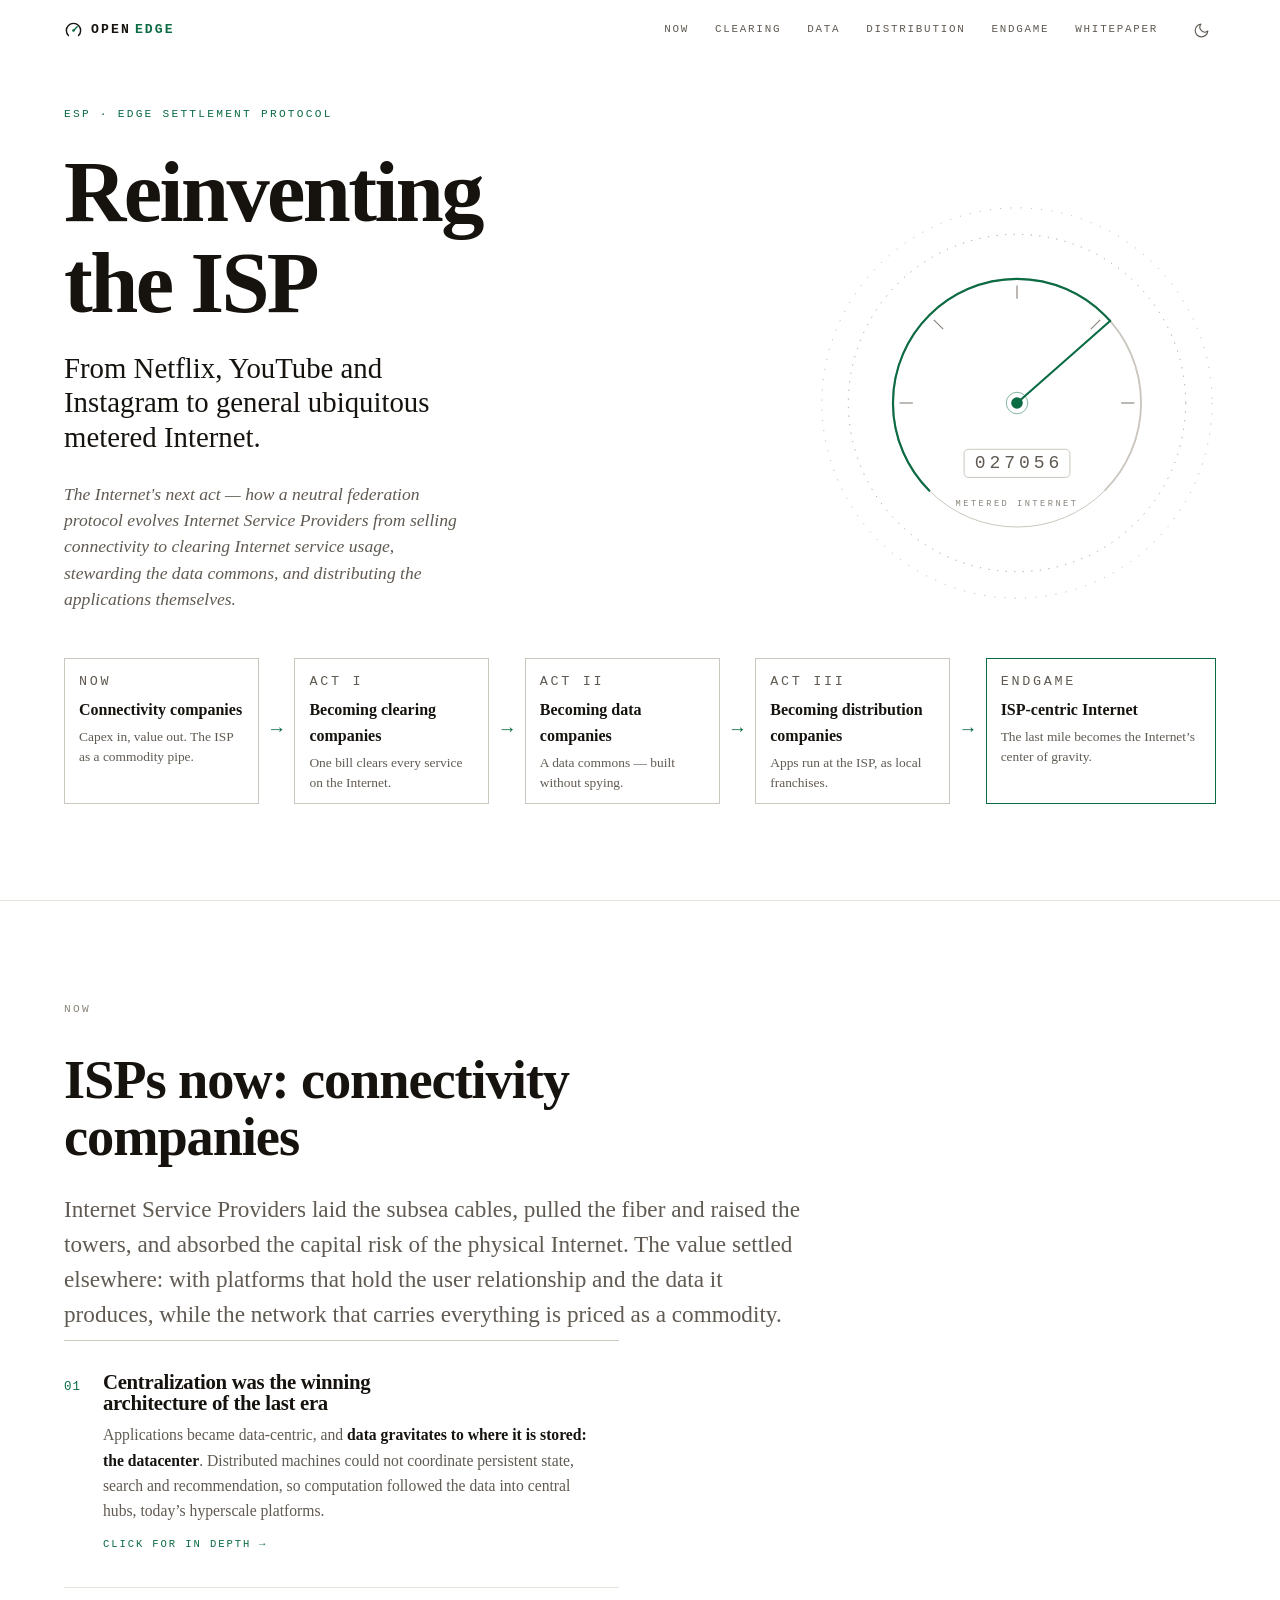
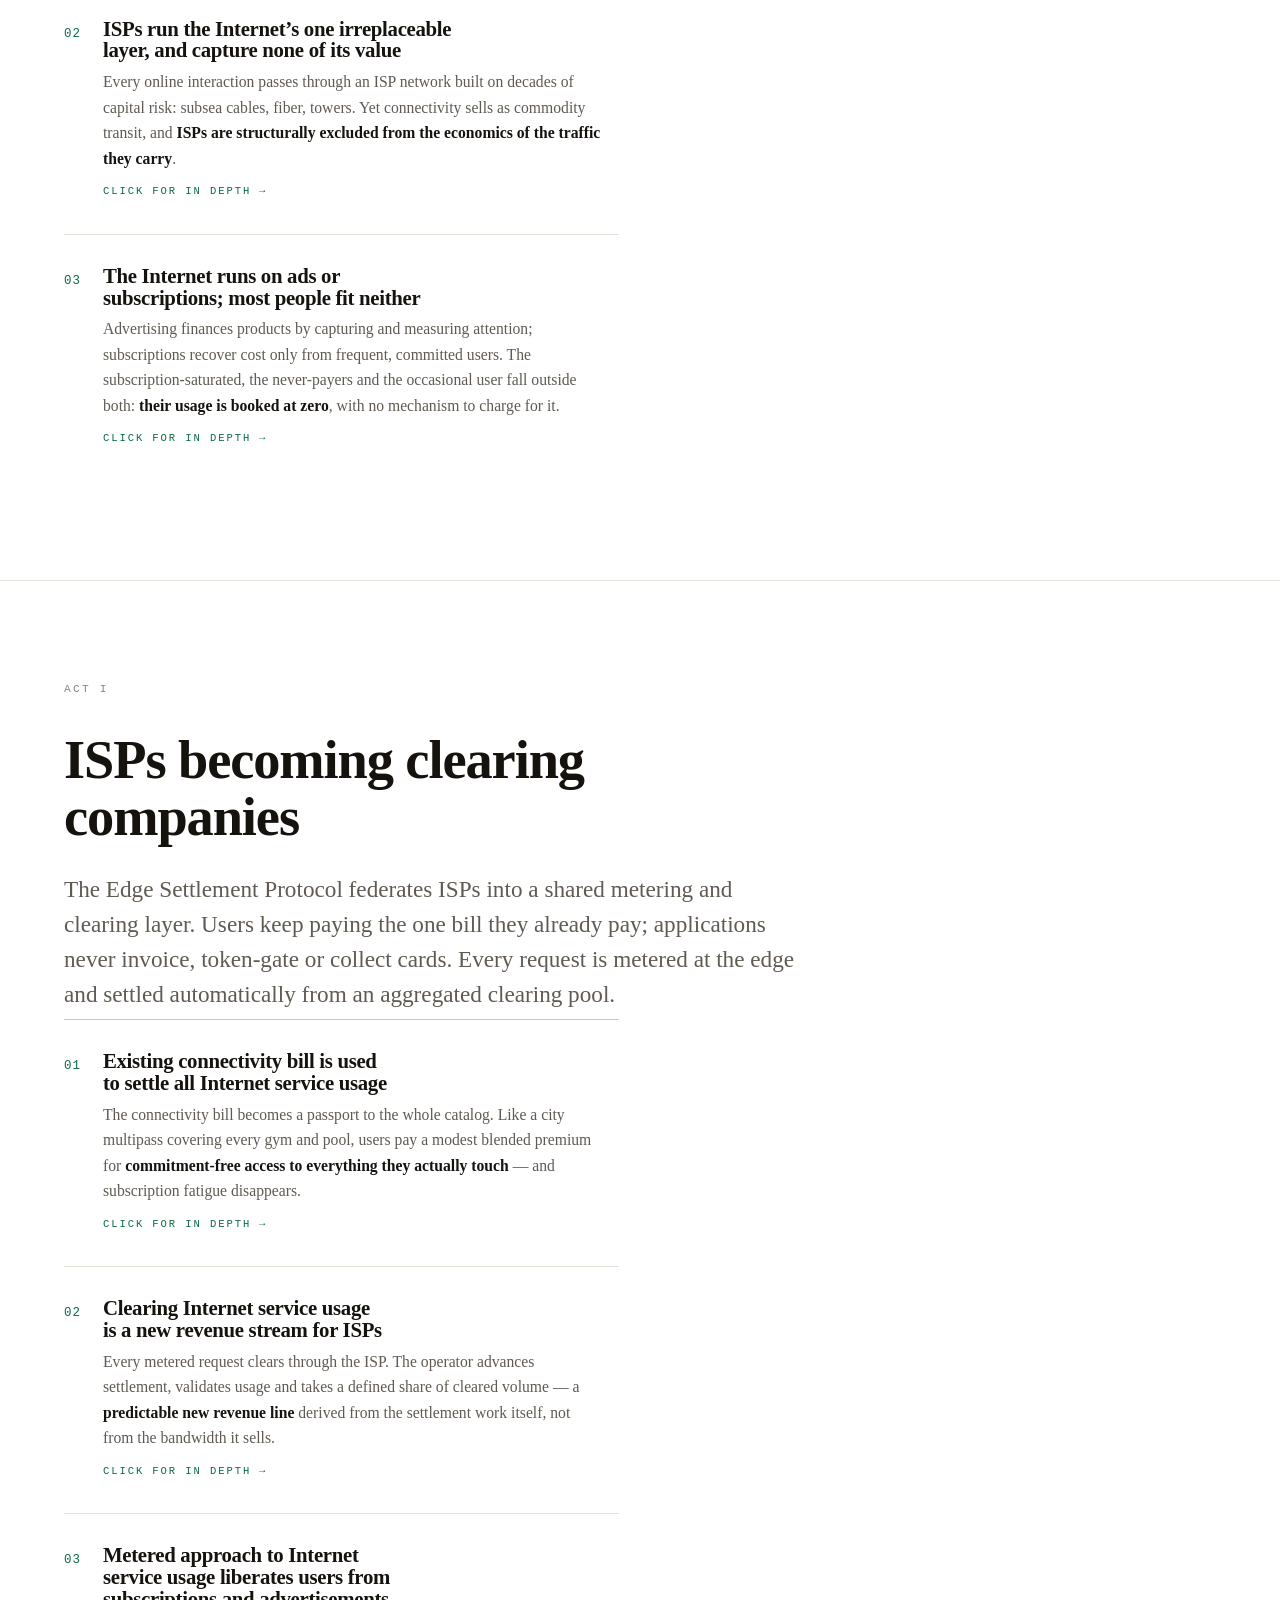
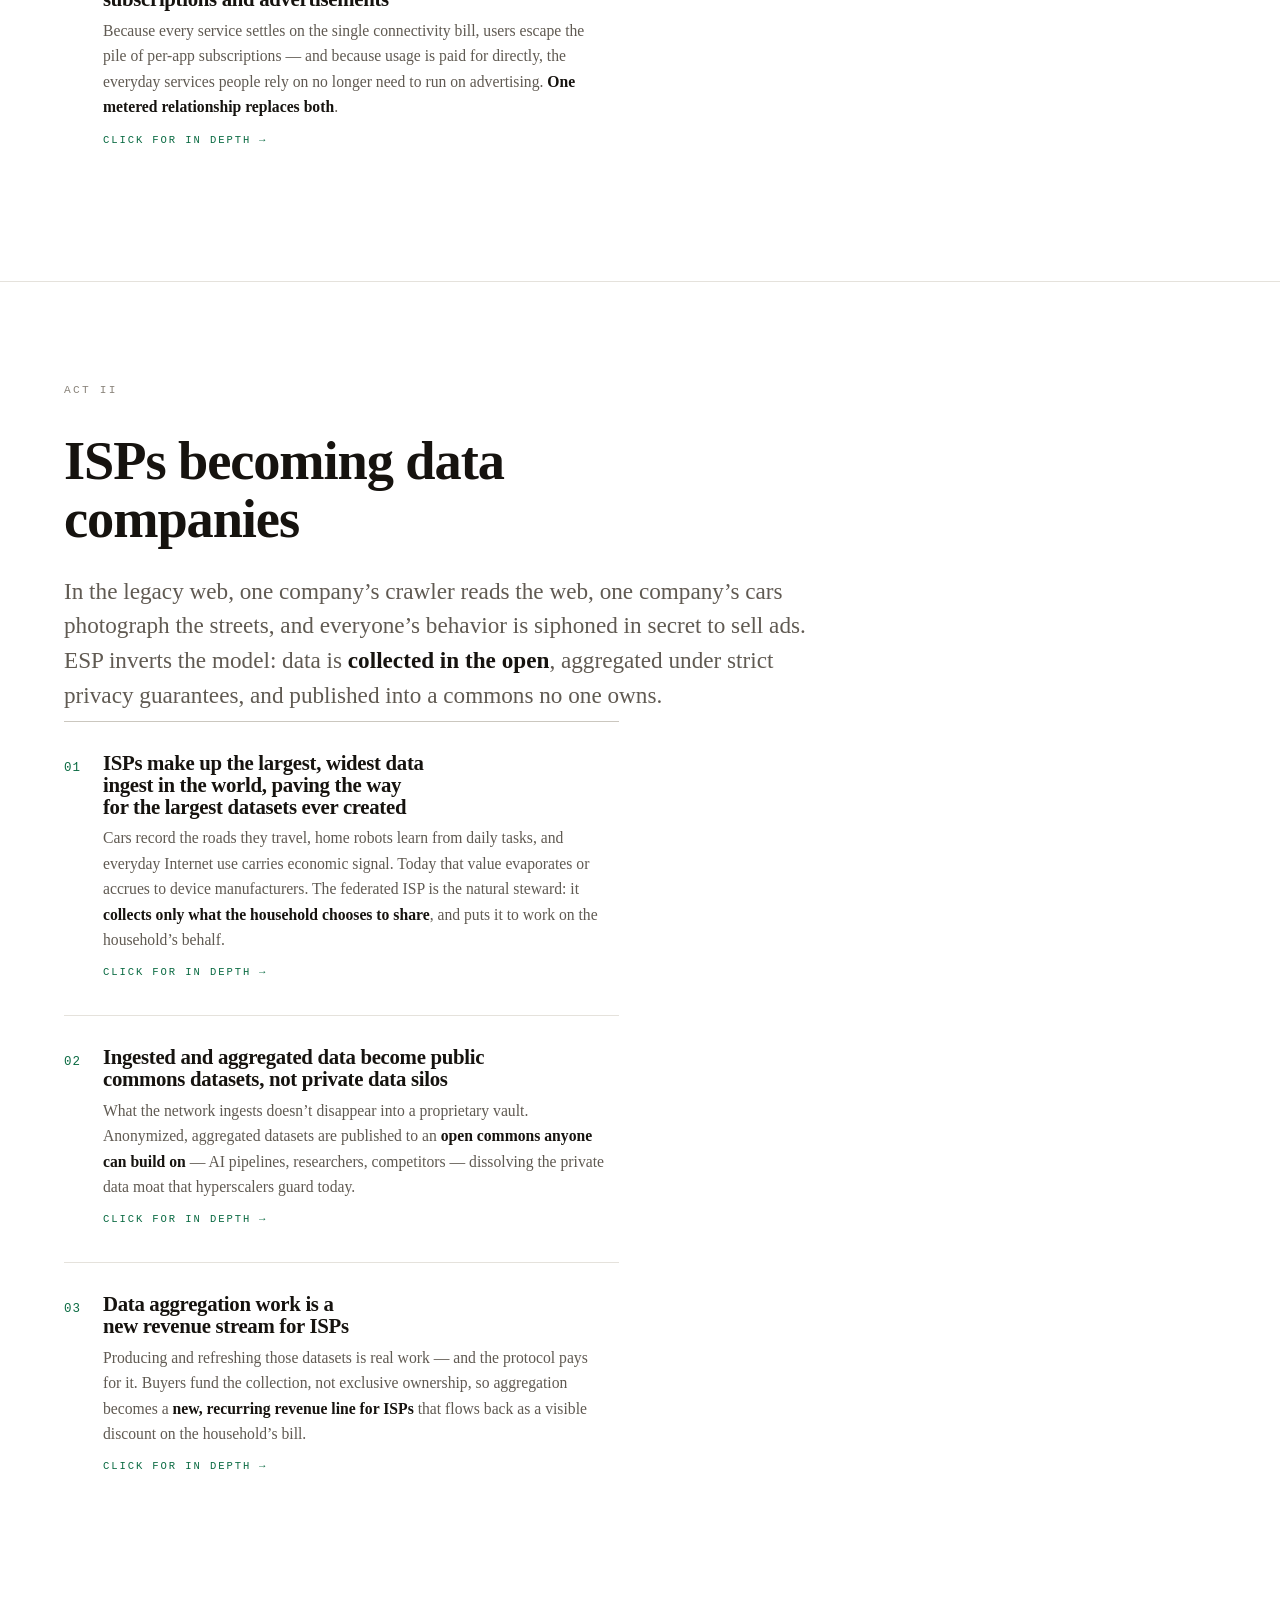
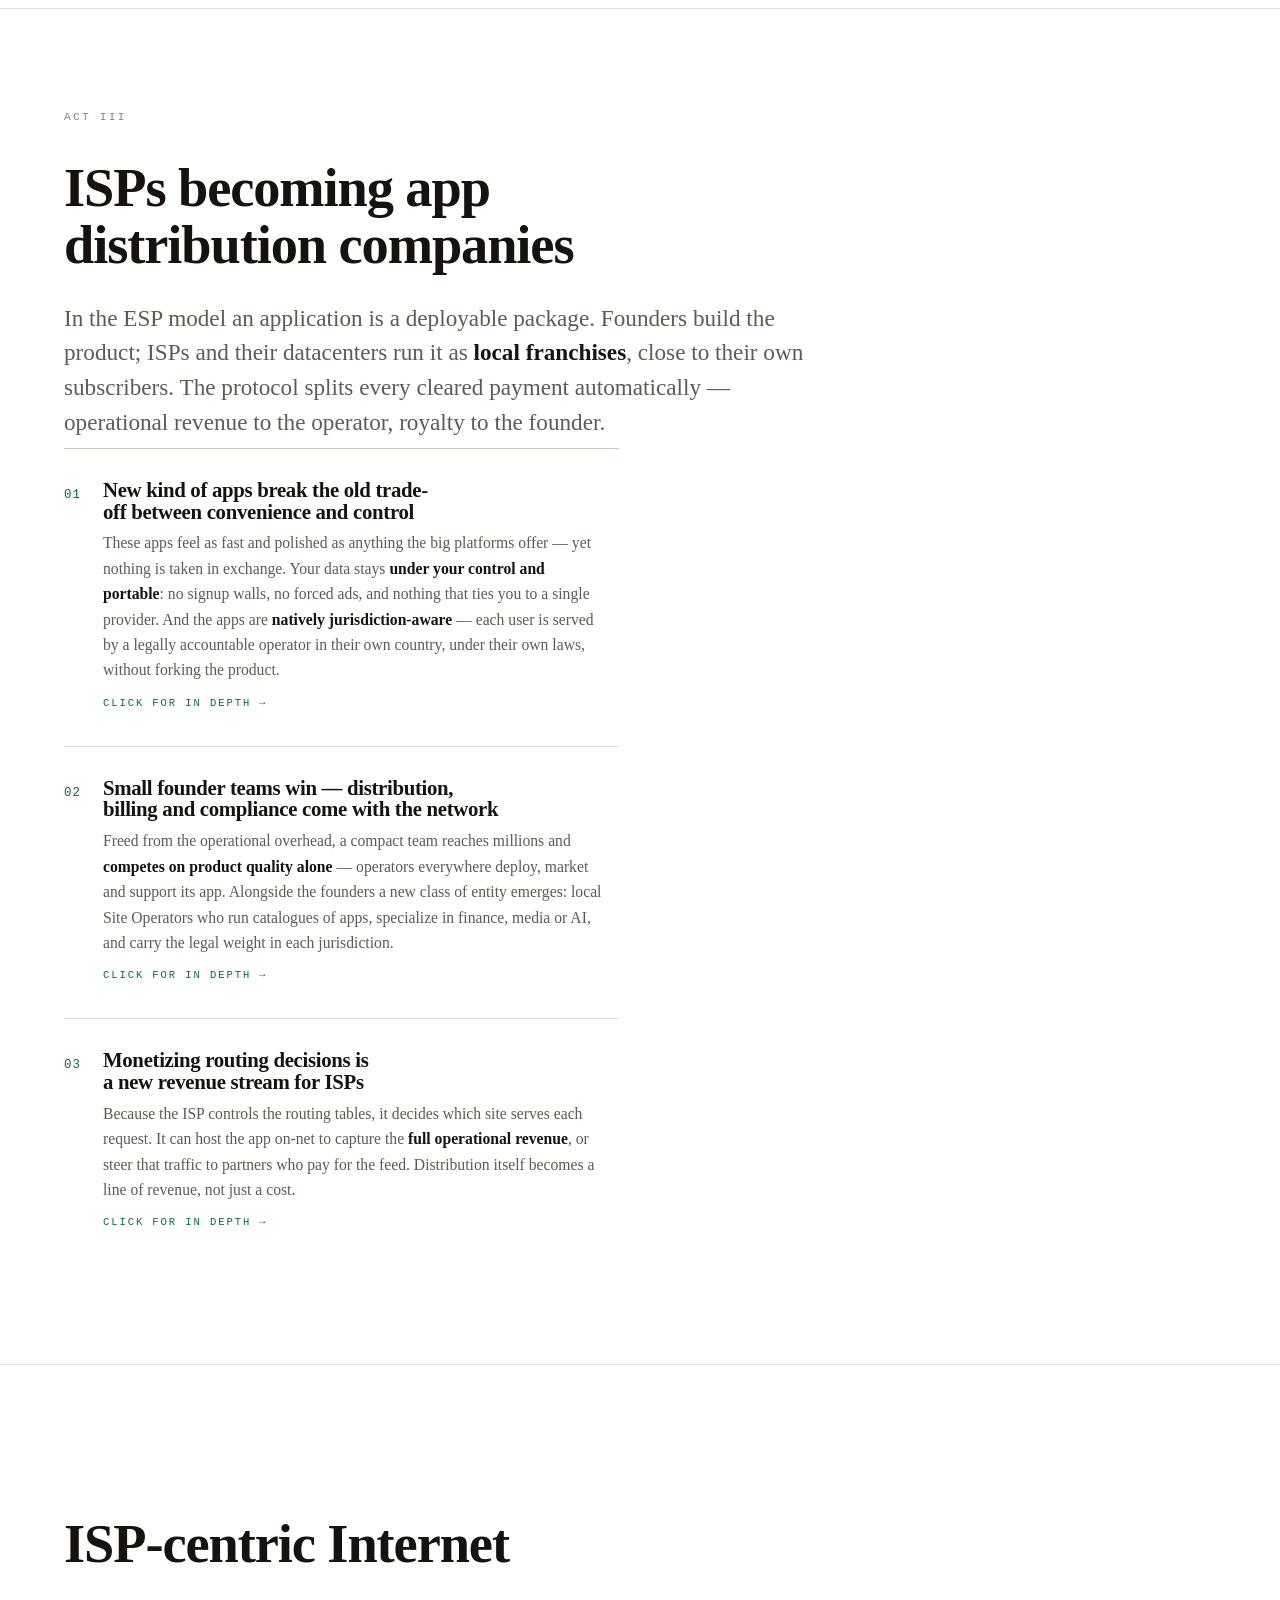
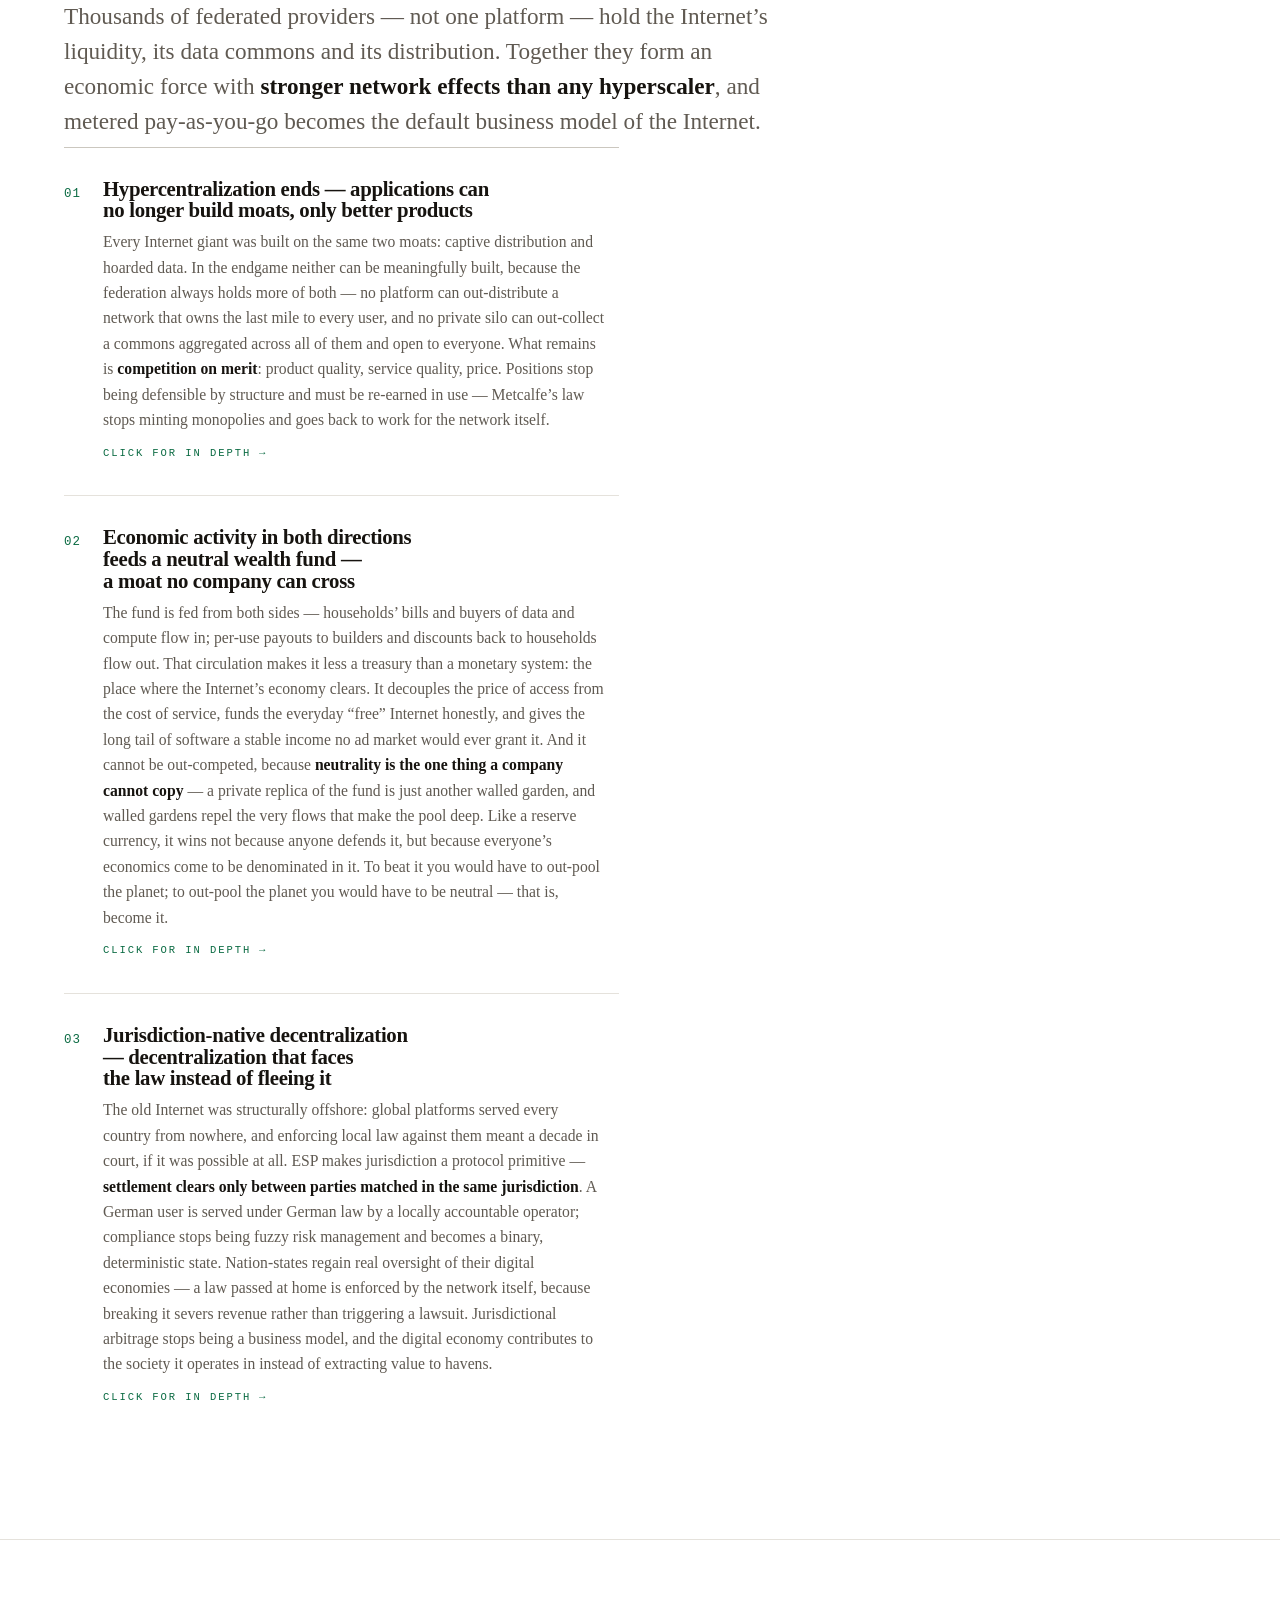
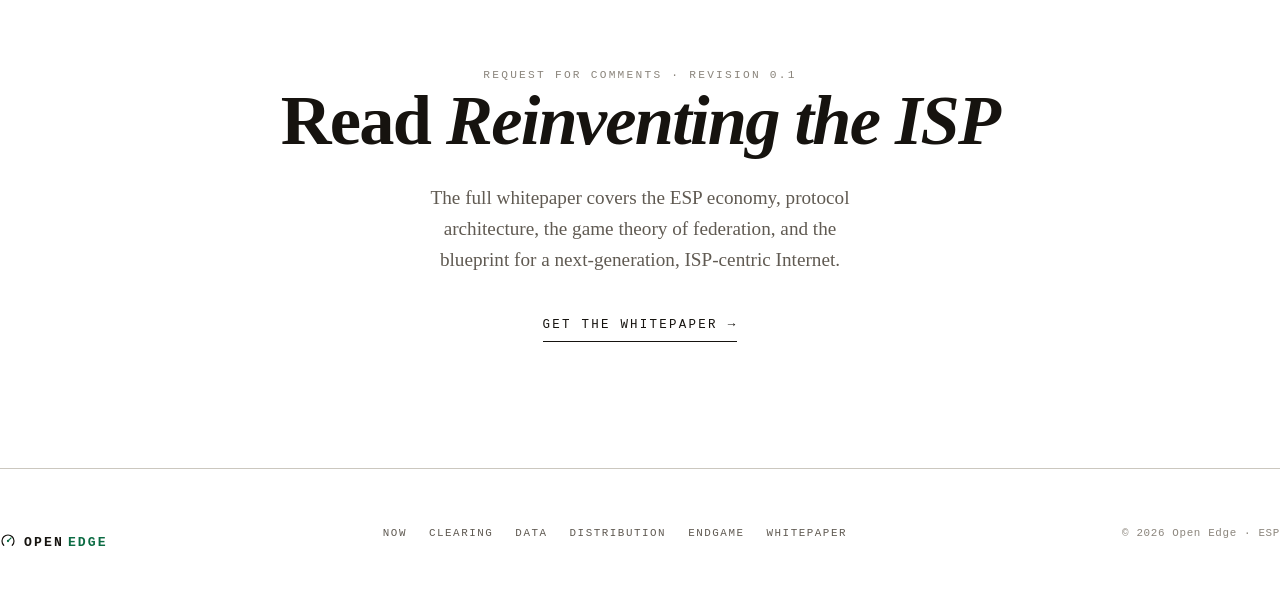
==== commit 61ac1cba: "Now section: trim the three pillar summaries by ~15 words each Co-Authored-By: Claude Fable 5 <norep" ====
--- a/site/index.html
+++ b/site/index.html
@@ -156,9 +156,8 @@
           <div class="item__body">
             <h3>Centralization was the winning architecture of the last era</h3>
             <p>Applications became data-centric, and <strong>data gravitates to where it is
-            stored: the datacenter</strong>. Coordinating persistent state, search and
-            recommendation across distributed machines was beyond the computer science of the
-            day, so computation followed the data into central hubs, and those hubs grew into
+            stored: the datacenter</strong>. Distributed machines could not coordinate persistent
+            state, search and recommendation, so computation followed the data into central hubs,
             today’s hyperscale platforms.</p>
             <span class="item__more">Click for in depth</span>
           </div>
@@ -167,11 +166,10 @@
           <div class="item__n">02</div>
           <div class="item__body">
             <h3>ISPs run the Internet’s one irreplaceable layer, and capture none of its value</h3>
-            <p>Every online interaction already passes through an ISP network. ISPs deployed the
-            subsea cables, fiber and towers this requires and absorbed the capital risk,
-            recovered over decades. Connectivity itself is sold as commodity transit, priced on
-            bandwidth alone: <strong>ISPs are structurally excluded from the economics of the
-            services that traverse their networks</strong>.</p>
+            <p>Every online interaction passes through an ISP network built on decades of
+            capital risk: subsea cables, fiber, towers. Yet connectivity sells as commodity
+            transit, and <strong>ISPs are structurally excluded from the economics of the
+            traffic they carry</strong>.</p>
             <span class="item__more">Click for in depth</span>
           </div>
         </div>
@@ -179,11 +177,10 @@
           <div class="item__n">03</div>
           <div class="item__body">
             <h3>The Internet runs on ads or subscriptions; most people fit neither</h3>
-            <p>Internet services monetize through advertising or subscriptions. Advertising
-            finances products by capturing and measuring attention; subscriptions recover cost
-            only from frequent, committed users. The subscription-saturated, the never-payers and
-            the occasional user fall outside both: <strong>usage that carries real value is
-            booked at zero</strong>, because no mechanism exists to charge for it.</p>
+            <p>Advertising finances products by capturing and measuring attention; subscriptions
+            recover cost only from frequent, committed users. The subscription-saturated, the
+            never-payers and the occasional user fall outside both: <strong>their usage is booked
+            at zero</strong>, with no mechanism to charge for it.</p>
             <span class="item__more">Click for in depth</span>
           </div>
         </div>
